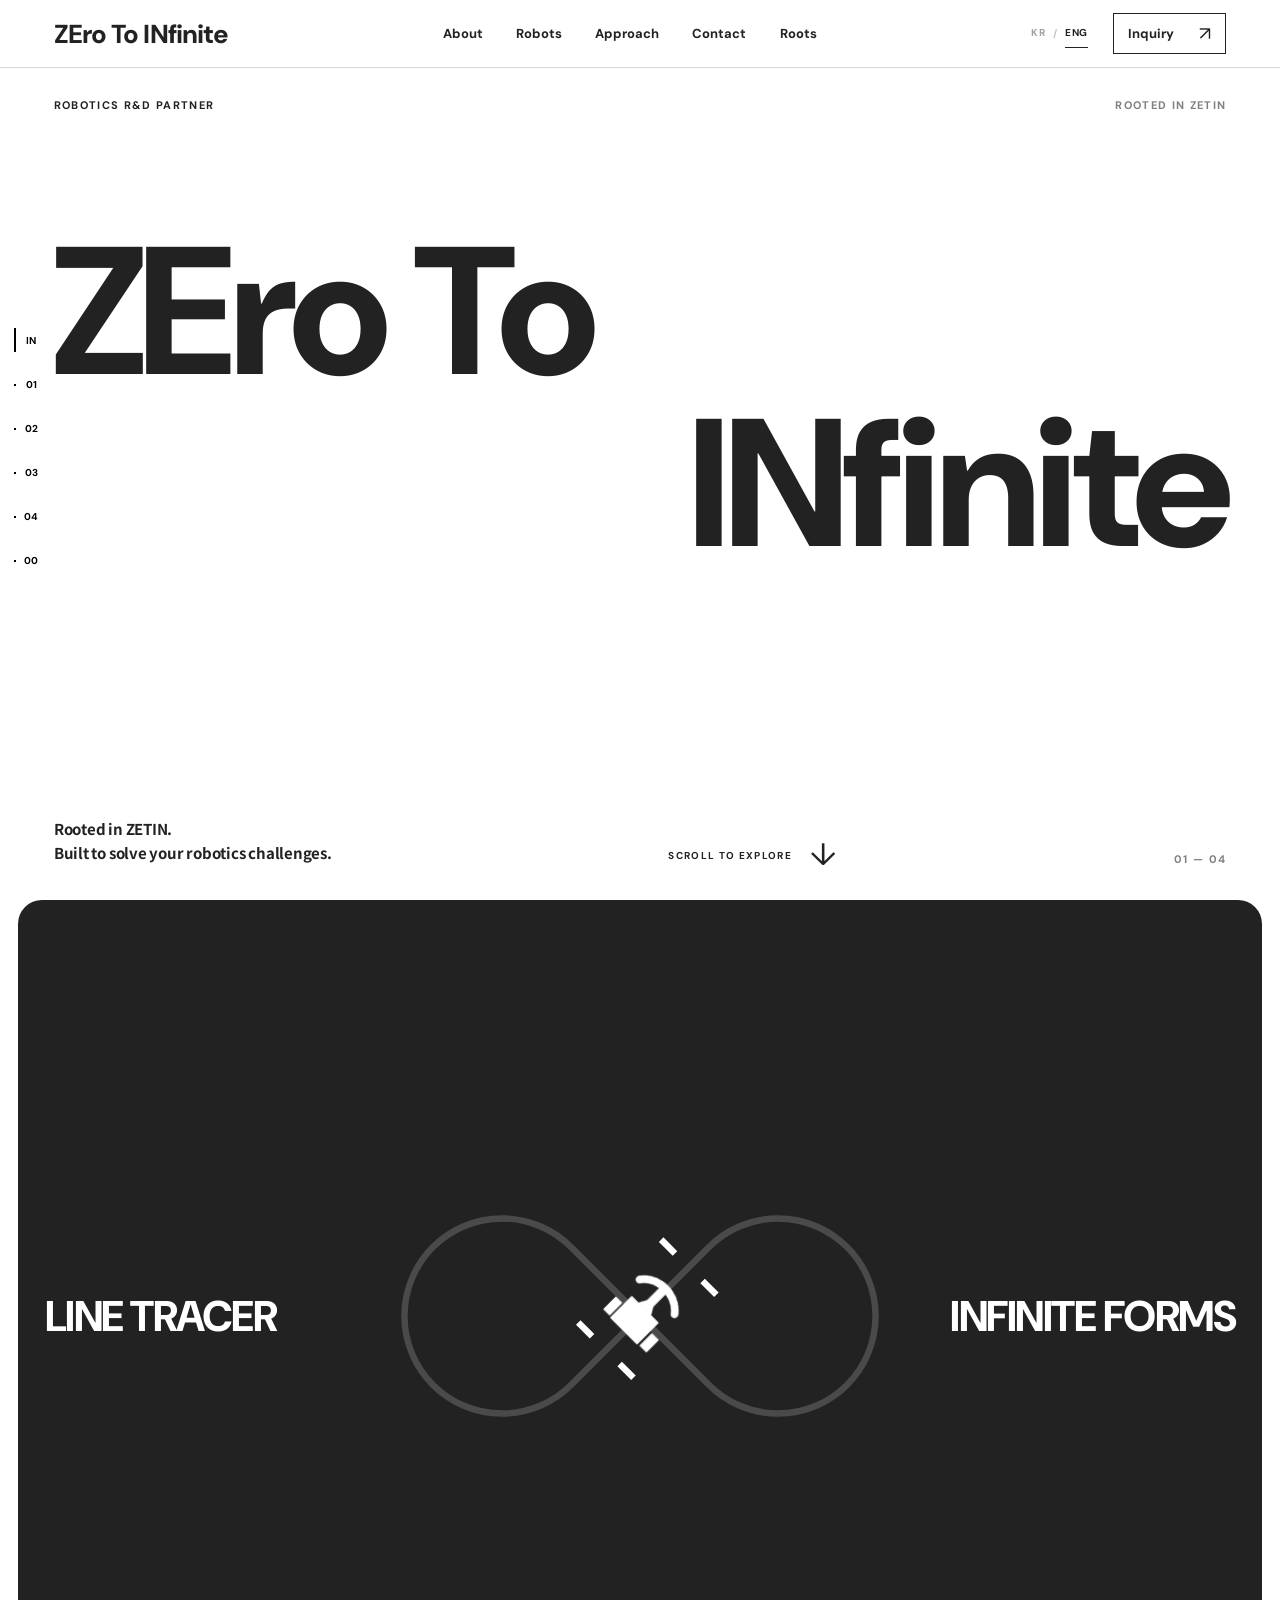
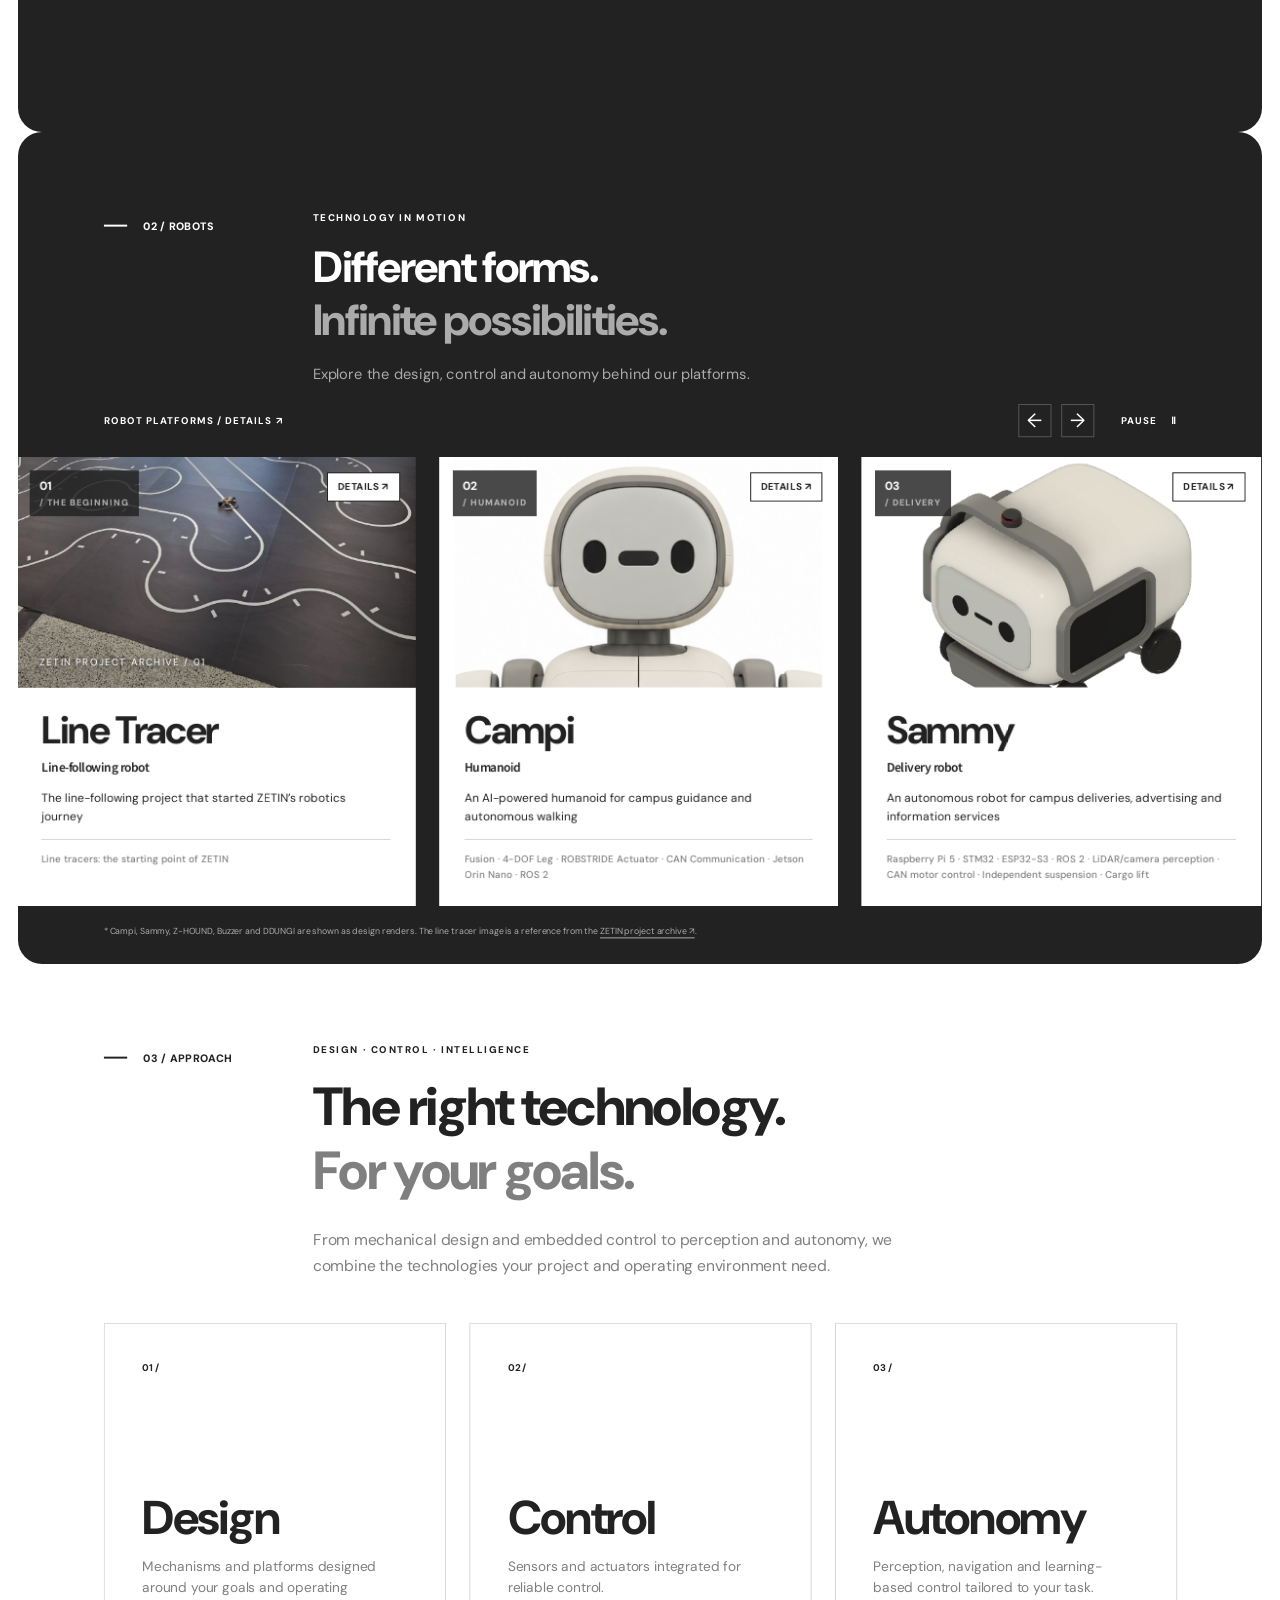
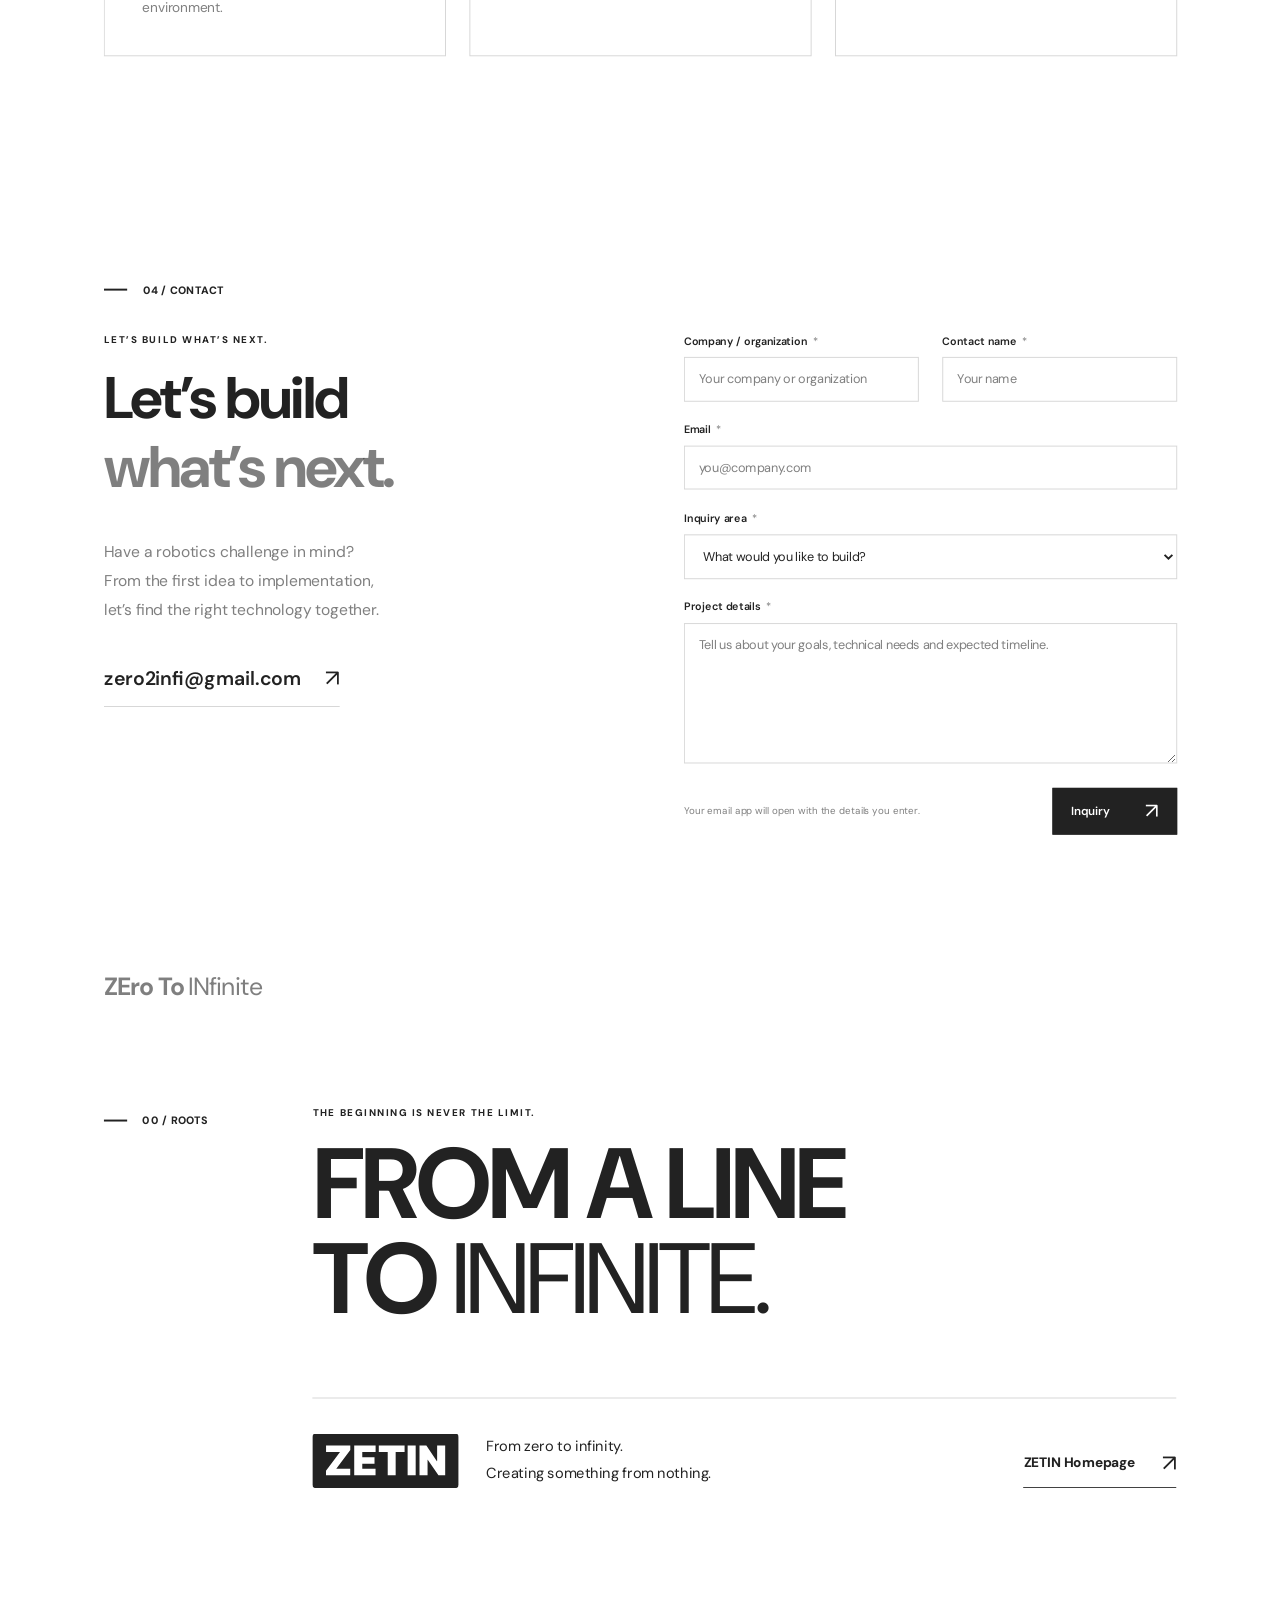
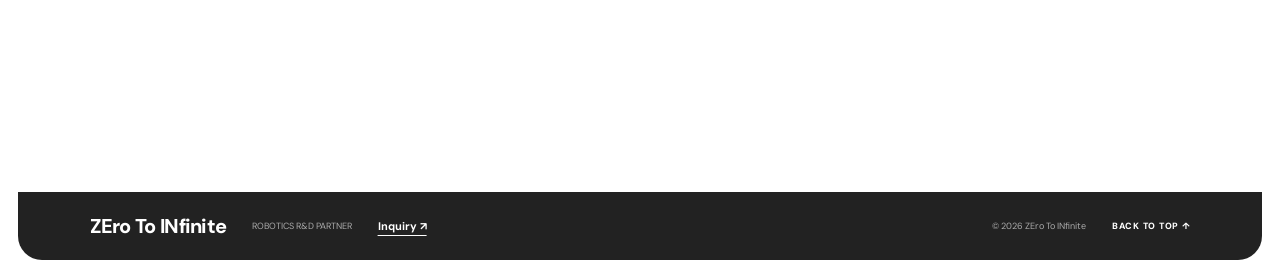
==== en/index.html @ 199ba132 "Sync enlarged English robot portraits" ====
<!doctype html>
<html lang="en" class="viewport-deck">
<head>
  <meta charset="utf-8">
  <meta name="viewport" content="width=device-width, initial-scale=1">
  <meta name="theme-color" content="#FFFFFF">
  <meta name="description" content="ZEro To INfinite is a robotics R&D team rooted in ZETIN. We bring robot design, control and autonomy expertise to projects for companies and institutions.">
  <title>ZEro To INfinite — Robotics R&D Partner</title>
  <link rel="preconnect" href="https://fonts.googleapis.com">
  <link rel="preconnect" href="https://fonts.gstatic.com" crossorigin>
  <link href="https://fonts.googleapis.com/css2?family=DM+Sans:wght@400;500;600;700;800&family=Noto+Sans+KR:wght@400;500;600;700;800&display=swap" rel="stylesheet">
  <link rel="stylesheet" href="../styles.css?v=20261026-2">
  <link rel="stylesheet" href="../page-motion.css?v=20261028-1">
  <link rel="alternate" hreflang="ko" href="https://zetin-coop.github.io/">
  <link rel="alternate" hreflang="en" href="https://zetin-coop.github.io/en/">
  <script src="../language.js?v=20261024-5" type="module"></script>
  <script src="../main.js?v=20261028-1" defer></script>
  <script src="../page-motion.js?v=20261026-1" defer></script>
  <script src="../contact.js?v=20261024-5" type="module"></script>
</head>
<body>
  <a class="skip-link" href="#main">Skip to content</a>
  <header class="site-header">
    <a class="wordmark" href="#top" aria-label="ZEro To INfinite home">ZEro To INfinite</a>
    <nav class="desktop-nav" aria-label="Main navigation">
      <a href="#about">About</a><a href="#robots">Robots</a><a href="#approach">Approach</a><a href="#contact">Contact</a><a href="#club">Roots</a>
    </nav>
    <div class="header-actions"><nav class="language-switch" aria-label="Language selection"><a href="/?lang=ko" data-language="ko" lang="ko" aria-label="한국어">KR</a><span aria-hidden="true">/</span><a href="/en/" data-language="en" lang="en" aria-label="English" aria-current="page">ENG</a></nav><a class="header-link" href="#contact">Inquiry <span aria-hidden="true">↗</span></a><button class="menu-button" type="button" aria-label="Open menu" aria-expanded="false" aria-controls="mobile-nav"><span></span><span></span></button></div>
    <nav class="mobile-nav" id="mobile-nav" aria-label="Mobile navigation" hidden>
      <a href="#about">About</a><a href="#robots">Robots</a><a href="#approach">Approach</a><a href="#contact">Contact</a><a href="#club">Roots</a>
    </nav>
  </header>

  <nav class="section-index" aria-label="Page sections">
    <a href="#top" aria-label="Introduction" aria-current="location"><span>IN</span><span class="section-index-label">INTRO</span></a>
    <a href="#about" aria-label="01 About"><span>01</span><span class="section-index-label">ABOUT</span></a>
    <a href="#robots" aria-label="02 Robots"><span>02</span><span class="section-index-label">ROBOTS</span></a>
    <a href="#approach" aria-label="03 Approach"><span>03</span><span class="section-index-label">APPROACH</span></a>
    <a href="#contact" aria-label="04 Contact"><span>04</span><span class="section-index-label">CONTACT</span></a>
    <a href="#club" aria-label="00 Roots"><span>00</span><span class="section-index-label">ROOTS</span></a>
  </nav>

  <main id="main"><span id="top" class="top-anchor" aria-hidden="true"></span>
    <section class="hero" aria-labelledby="hero-title">
      <div class="hero-topline"><span>ROBOTICS R&amp;D PARTNER</span><span>ROOTED IN ZETIN</span></div>
      <div class="hero-center">
        <h1 id="hero-title" aria-label="ZEro To INfinite"><span><span>ZEro To</span><span class="hero-rule hero-rule-top" aria-hidden="true"><img class="hero-line-tracer" src="../assets/line-tracer-top.png" alt="" width="800" height="800"></span></span><span><span class="hero-rule hero-rule-bottom" aria-hidden="true"><img class="hero-infinity" src="../assets/infinite.png" alt="" width="512" height="512"><span class="hero-tracer-entry"><img class="hero-line-tracer hero-line-tracer-return" src="../assets/line-tracer-top.png" alt="" width="800" height="800"></span></span><span>INfinite</span></span></h1>
      </div>
      <div class="hero-bottom"><p>Rooted in ZETIN.<br class="desktop-break"> Built to solve your robotics challenges.</p><a href="#about" aria-label="Explore our story">SCROLL TO EXPLORE <span aria-hidden="true">↓</span></a><span>01 — 04</span></div>
    </section>

    <section class="about section-pad" id="about" aria-labelledby="about-title"><div class="panel-content">
      <div class="section-grid"><div class="section-label"><span class="marker"></span> 01 / ABOUT</div><div class="section-content"><p class="section-overline">FROM THE FIRST LINE</p><h2 id="about-title">From the first line<br class="desktop-break"> <span>to your next solution.</span></h2><div class="about-copy"><p><strong>ZEro To INfinite</strong> grew out of ZETIN, the robotics club at the University of Seoul. Starting with line tracers, we have expanded our hands-on expertise in robot design and control.</p><p>We bring experience with humanoids, delivery robots, quadrupeds, drones and disaster-response platforms to R&amp;D projects for companies and institutions.</p></div></div></div>
      <div class="origin-band" role="img" aria-label="A white line tracer follows an infinity-shaped course between LINE TRACER and INFINITE FORMS, pausing between the start and finish markers before completing another lap"><div class="origin-band-head"><span>LINE TRACER</span><span>INFINITE FORMS</span></div><svg class="origin-course" viewBox="0 0 1200 205" preserveAspectRatio="xMidYMid meet" aria-hidden="true"><path id="origin-course-path" class="origin-course-line" d="M 574.5 98 L 612.43 60.07 A 60 60 0 1 1 612.43 144.93 L 527.57 60.07 A 60 60 0 1 0 527.57 144.93 L 574.5 98 Z"/><g class="origin-end-marks"><path transform="translate(549 123.5) rotate(-45)" d="M 0 -24 V -12 M 0 12 V 24"/><path transform="translate(600 72.5) rotate(-45)" d="M 0 -24 V -12 M 0 12 V 24"/></g></svg><svg class="origin-tracer" viewBox="0 0 800 800" aria-hidden="true"><defs><filter id="origin-tracer-white" color-interpolation-filters="sRGB"><feColorMatrix type="matrix" values="0 0 0 0 1  0 0 0 0 1  0 0 0 0 1  -0.2456 -0.826 -0.0834 0 1.155" result="white-silhouette"/><feComposite in="white-silhouette" in2="SourceAlpha" operator="in"/></filter></defs><image href="../assets/line-tracer-top.png" width="800" height="800" filter="url(#origin-tracer-white)"/></svg></div>
    </div></section>

    <section class="robots section-pad" id="robots" aria-labelledby="robots-title"><div class="panel-content">
      <div class="section-grid robots-intro"><div class="section-label"><span class="marker"></span> 02 / ROBOTS</div><div class="section-content"><p class="section-overline">TECHNOLOGY IN MOTION</p><h2 id="robots-title">Different forms.<br class="desktop-break"> <span>Infinite possibilities.</span></h2><p class="robots-lead">Explore the design, control and autonomy behind our platforms.</p></div></div>
      <div class="marquee-toolbar"><span>ROBOT PLATFORMS</span><button type="button" class="marquee-toggle" aria-controls="robot-list" aria-label="Pause robot marquee"><span data-marquee-label>PAUSE</span><span data-marquee-icon aria-hidden="true">Ⅱ</span></button></div>
      <div class="robot-list robot-marquee" id="robot-list" role="region" aria-label="Robot projects, continuously moving gallery">
        <article class="robot-row origin-project" aria-labelledby="line-tracer-title">
          <div class="robot-number">01 <span>/ THE BEGINNING</span></div>
          <div class="robot-visual"><img src="../assets/projects/line-tracer.jpg" alt="Line tracer course from the ZETIN project archive" width="1280" height="960" loading="lazy"><span>ZETIN PROJECT ARCHIVE / 01</span></div>
          <div class="robot-details"><div class="robot-name"><h3 id="line-tracer-title">Line Tracer <small>Line-following robot</small></h3><span>↗</span></div><p class="robot-description">The line-following project that started ZETIN’s robotics journey</p><div class="robot-meta"><div><h4>BEGINNING</h4><p>Line tracers: the starting point of ZETIN</p></div><div><h4>THEN TO NOW</h4><p>An exploration that grew into humanoids, delivery robots, quadrupeds, drones and disaster-response platforms</p></div></div></div>
        </article>
        <article class="robot-row" aria-labelledby="campi-title">
          <div class="robot-number">02 <span>/ HUMANOID</span></div>
          <div class="robot-visual robot-render"><svg class="robot-render-crop robot-render-face" viewBox="0 0 540 340" data-detail-window="0 0 916 1716" preserveAspectRatio="xMidYMid meet" role="img" aria-label="Design render of the Campi humanoid robot"><svg class="robot-render-window" width="540" height="340" viewBox="180 40 540 340" overflow="hidden"><image href="../assets/projects/campi-render.png" width="916" height="1716"/></svg></svg></div>
          <div class="robot-details"><div class="robot-name"><h3 id="campi-title">Campi <small>Humanoid</small></h3><span>↗</span></div><p class="robot-description">An AI-powered humanoid for campus guidance and autonomous walking</p><div class="robot-meta"><div><h4>TECHNOLOGY</h4><p>Fusion · 4-DOF Leg · ROBSTRIDE Actuator · CAN Communication · Jetson Orin Nano · ROS 2</p></div><div><h4>NEXT DIRECTION</h4><p>Developing reinforcement-learning-based bipedal walking and balance control, AI voice guidance, obstacle avoidance and autonomous campus navigation</p></div></div></div>
        </article>
        <article class="robot-row" aria-labelledby="sammy-title">
          <div class="robot-number">03 <span>/ DELIVERY</span></div>
          <div class="robot-visual robot-render"><svg class="robot-render-crop" viewBox="0 0 540 410" data-detail-window="660 65 580 600" preserveAspectRatio="xMidYMid meet" role="img" aria-label="Design render of the Sammy delivery robot"><svg class="robot-render-window" width="540" height="410" viewBox="680 100 540 410" overflow="hidden"><image href="../assets/projects/sammy-render.png" width="1920" height="782"/></svg></svg></div>
          <div class="robot-details"><div class="robot-name"><h3 id="sammy-title">Sammy <small>Delivery robot</small></h3><span>↗</span></div><p class="robot-description">An autonomous robot for campus deliveries, advertising and information services</p><div class="robot-meta"><div><h4>TECHNOLOGY</h4><p>Raspberry Pi 5 · STM32 · ESP32-S3 · ROS 2 · LiDAR/camera perception · CAN motor control · Independent suspension · Cargo lift</p></div><div><h4>NEXT DIRECTION</h4><p>Advancing autonomous navigation and obstacle avoidance, automating station-linked pickup and delivery, and enabling different delivery services with interchangeable cargo modules</p></div></div></div>
        </article>
        <article class="robot-row" aria-labelledby="hound-title">
          <div class="robot-number">04 <span>/ QUADRUPED</span></div>
          <div class="robot-visual robot-render"><svg class="robot-render-crop" viewBox="0 0 1100 600" data-detail-window="0 0 1792 877" preserveAspectRatio="xMidYMid meet" role="img" aria-label="Design render of the Z-HOUND quadruped"><svg class="robot-render-window" width="1100" height="600" viewBox="320 40 1100 600" overflow="hidden"><image href="../assets/projects/z-hound-cutout.png" width="1792" height="877"/></svg></svg></div>
          <div class="robot-details"><div class="robot-name"><h3 id="hound-title">Z-HOUND <small>Quadruped</small></h3><span>↗</span></div><p class="robot-description">A quadruped robotics platform</p><div class="robot-meta"><div><h4>TECHNOLOGY</h4><p>RL · WBC</p></div><div><h4>NEXT DIRECTION</h4><p>Researching new capabilities and extensions through the platform</p></div></div></div>
        </article>
        <article class="robot-row" aria-labelledby="buzzer-title">
          <div class="robot-number">05 <span>/ QUADCOPTER</span></div>
          <div class="robot-visual robot-render"><svg class="robot-render-crop" viewBox="0 0 560 360" data-detail-window="0 0 1086 724" preserveAspectRatio="xMidYMid meet" role="img" aria-label="Left-hand design view of the Buzzer quadcopter"><svg class="robot-render-window" width="560" height="360" viewBox="280 160 560 360" overflow="hidden"><image href="../assets/projects/buzzer-render.png" width="2172" height="724"/></svg></svg></div>
          <div class="robot-details"><div class="robot-name"><h3 id="buzzer-title">Buzzer <small>Quadcopter</small></h3><span>↗</span></div><p class="robot-description">A multipurpose quadcopter platform</p><div class="robot-meta"><div><h4>TECHNOLOGY</h4><p>ESP32-S3 · Cascade PID · Sensor Fusion (Dual IMU + Magnetometer) · WiFi UDP Python Teleop</p></div><div><h4>NEXT DIRECTION</h4><p>Exploring applications in imaging, logistics and coordinated multi-drone flight</p></div></div></div>
        </article>
        <article class="robot-row" aria-labelledby="ddung-title">
          <div class="robot-number">06 <span>/ DISASTER RESPONSE</span></div>
          <div class="robot-visual robot-render"><svg class="robot-render-crop" viewBox="0 0 760 510" data-detail-window="0 0 1114 942" preserveAspectRatio="xMidYMid meet" role="img" aria-label="Design render of the DDUNGI disaster-response robot"><svg class="robot-render-window" width="760" height="510" viewBox="200 0 760 510" overflow="hidden"><image href="../assets/projects/ddungi-render.png" width="1114" height="942"/></svg></svg></div>
          <div class="robot-details"><div class="robot-name"><h3 id="ddung-title">DDUNGI <small>Disaster-response robot</small></h3><span>↗</span></div><p class="robot-description">A 6WD, 4WS disaster-response robot built for rough terrain</p><div class="robot-meta"><div><h4>TECHNOLOGY</h4><p>Rocker-bogie suspension · Ackermann 4WS · Jetson Orin Nano · ROS 2 · CAN · Sensor Fusion · Ball-lock Tool Changer · Tool-specific FSM control</p></div><div><h4>NEXT DIRECTION</h4><p>Improving rough-terrain stability and durability, developing perception-based autonomous navigation and obstacle avoidance, and expanding interchangeable tools for a range of disaster-response missions</p></div></div></div>
        </article>
      </div>
      <p class="visual-note">* Campi, Sammy, Z-HOUND, Buzzer and DDUNGI are shown as design renders. The line tracer image is a reference from the <a href="https://projects.zetin.uos.ac.kr/projects" target="_blank" rel="noopener noreferrer">ZETIN project archive ↗</a>.</p>
    </div></section>

    <section class="approach section-pad" id="approach" aria-labelledby="approach-title"><div class="panel-content">
      <div class="section-grid"><div class="section-label"><span class="marker"></span> 03 / APPROACH</div><div class="section-content"><p class="section-overline">DESIGN · CONTROL · INTELLIGENCE</p><h2 id="approach-title">The right technology.<br class="desktop-break"> <span>For your goals.</span></h2><p class="approach-lead">From mechanical design and embedded control to perception and autonomy, we combine the technologies your project and operating environment need.</p></div></div>
      <div class="approach-grid"><article tabindex="0" aria-labelledby="design-title"><span>01 /</span><h3 id="design-title">Design</h3><p>Mechanisms and platforms designed around your goals and operating environment.</p></article><article tabindex="0" aria-labelledby="control-title"><span>02 /</span><h3 id="control-title">Control</h3><p>Sensors and actuators integrated for reliable control.</p></article><article tabindex="0" aria-labelledby="autonomy-title"><span>03 /</span><h3 id="autonomy-title">Autonomy</h3><p>Perception, navigation and learning-based control tailored to your task.</p></article></div>
    </div></section>

    <section class="contact section-pad" id="contact" aria-labelledby="contact-title"><div class="panel-content">
      <div class="section-label"><span class="marker"></span> 04 / CONTACT</div>
      <div class="contact-layout">
        <div class="contact-intro"><p class="section-overline">LET’S BUILD WHAT’S NEXT.</p><h2 id="contact-title">Let’s build<br><span>what’s next.</span></h2><p class="contact-copy">Have a robotics challenge in mind?<br>From the first idea to implementation,<br class="contact-desktop-break"> let’s find the right technology together.</p><a class="contact-email" href="mailto:zero2infi@gmail.com">zero2infi@gmail.com <span aria-hidden="true">↗</span></a><span class="contact-signature" aria-hidden="true">ZEro To <span>INfinite</span></span></div>
        <form class="inquiry-form" id="inquiry-form">
          <div class="inquiry-fields"><label>Company / organization <span>*</span><input name="company" autocomplete="organization" placeholder="Your company or organization" required maxlength="100"></label><label>Contact name <span>*</span><input name="name" autocomplete="name" placeholder="Your name" required maxlength="60"></label></div>
          <label>Email <span>*</span><input type="email" name="email" autocomplete="email" placeholder="you@company.com" required maxlength="254"></label>
          <label>Inquiry area <span>*</span><select name="type" required><option value="" disabled selected>What would you like to build?</option><option>Integrated R&amp;D project</option><option>Mechanical &amp; platform design</option><option>Embedded systems &amp; robot control</option><option>Autonomous navigation &amp; perception</option><option>Technical collaboration &amp; other inquiries</option></select></label>
          <label>Project details <span>*</span><textarea name="message" placeholder="Tell us about your goals, technical needs and expected timeline." required maxlength="4000" rows="4"></textarea></label>
          <div class="inquiry-submit"><p id="inquiry-help">Your email app will open with the details you enter.</p><button type="submit" aria-describedby="inquiry-help">Inquiry <span aria-hidden="true">↗</span></button></div>
          <p class="inquiry-status" role="status" aria-live="polite"></p>
        </form>
      </div>
    </div></section>

    <section class="club" id="club" aria-labelledby="club-title"><div class="panel-content"><div class="club-inner"><div class="section-label"><span class="marker"></span> 00 / ROOTS</div><div><p>THE BEGINNING IS NEVER THE LIMIT.</p><h2 id="club-title">FROM A LINE<br>TO <span>INFINITE.</span></h2><div class="club-bottom"><div class="club-affiliation"><img src="../assets/ZETIN_logo.svg" alt="Official ZETIN robotics club logo" width="172" height="64"><p>From zero to infinity.<br>Creating something from nothing.</p></div><a href="https://zetin.uos.ac.kr/" target="_blank" rel="noopener noreferrer">ZETIN Homepage <span aria-hidden="true">↗</span></a></div></div></div></div>  <footer class="site-footer" role="contentinfo"><a class="wordmark" href="#top" aria-label="ZEro To INfinite home">ZEro To INfinite</a><span>ROBOTICS R&amp;D PARTNER</span><a class="footer-email" href="#contact">Inquiry ↗</a><small>© 2026 ZEro To INfinite</small><a href="#top">BACK TO TOP ↑</a></footer></section>
  </main>


</body>
</html>
---- styles.css ----
:root{--paper:#FFFFFF;--ink:#222222;--line:rgba(34,34,34,.18);--line-light:rgba(255,255,255,.24);--soft:rgba(34,34,34,.58);--soft-light:rgba(255,255,255,.62);--max:1440px}
*{box-sizing:border-box}
html{scroll-behavior:smooth}
body{margin:0;background:var(--paper);color:var(--ink);font-family:'Noto Sans KR',sans-serif;-webkit-font-smoothing:antialiased}
body.menu-open{overflow:hidden}
img,svg{display:block;max-width:100%}
a{color:inherit;text-decoration:none}
button{font:inherit}
h1,h2,h3,h4,p{margin-top:0}
::selection{background:var(--ink);color:var(--paper)}
.skip-link{position:fixed;left:16px;top:-100px;z-index:1000;background:var(--ink);color:var(--paper);padding:12px 18px}.skip-link:focus{top:12px}
.site-header{position:absolute;top:0;left:0;right:0;z-index:80;height:82px;padding:0 clamp(24px,4.2vw,72px);display:flex;align-items:center;justify-content:space-between;border-bottom:1px solid var(--line);background:var(--paper);transition:height .25s,box-shadow .25s}
.site-header.scrolled{position:fixed;height:68px;box-shadow:0 3px 15px rgba(34,34,34,.06)}
.wordmark{font-family:'DM Sans',sans-serif;font-size:26px;line-height:1;font-weight:800;letter-spacing:-.07em;white-space:nowrap}
.desktop-nav{display:flex;align-items:center;gap:clamp(26px,3.2vw,54px);margin-left:65px}
.desktop-nav a,.header-link{font-family:'DM Sans',sans-serif;font-size:13px;font-weight:700}
.desktop-nav a{position:relative;padding:10px 0}.desktop-nav a:after{content:"";position:absolute;bottom:5px;left:0;width:0;height:1px;background:var(--ink);transition:width .25s}.desktop-nav a:hover:after,.desktop-nav a:focus-visible:after{width:100%}
.header-link{display:flex;align-items:center;gap:25px;border:1px solid var(--ink);padding:11px 14px;transition:background .2s,color .2s}.header-link:hover{background:var(--ink);color:var(--paper)}.header-link span{font-size:19px;line-height:.6;font-weight:400}
.menu-button,.mobile-nav{display:none}
.hero{position:relative;min-height:720px;height:100svh;max-height:1000px;padding:126px clamp(24px,4.2vw,72px) 36px;overflow:hidden;background:var(--paper)}
.hero-topline,.hero-bottom{display:flex;align-items:center;justify-content:space-between;position:relative;z-index:4;font-family:'DM Sans',sans-serif;font-size:11px;font-weight:700;letter-spacing:.12em}
.hero-topline span:last-child{color:var(--soft)}
.hero-center{position:relative;max-width:var(--max);margin:clamp(90px,15vh,160px) auto 0}
.hero h1{display:flex;flex-direction:column;position:relative;z-index:2;width:100%;font-family:'DM Sans',sans-serif;font-size:clamp(96px,14.2vw,205px);line-height:.82;letter-spacing:-.09em;font-weight:800;margin:0;white-space:nowrap}
.hero h1>span{display:flex;align-items:center;gap:clamp(16px,2vw,30px);width:100%}
.hero h1>span>span:not(.hero-rule){flex:none}
.hero h1 .hero-rule{position:relative;display:block;flex:1 1 auto;min-width:0;height:6px}
.hero h1 .hero-rule-top{clip-path:inset(-40px 0)}
.hero h1 .hero-rule:before{content:"";position:absolute;z-index:1;inset:0;background:#222222;transform-origin:left center}
.hero h1 .hero-line-tracer{--tracer-width:52px;position:absolute;z-index:2;left:calc(100% - var(--tracer-width));top:50%;width:var(--tracer-width);max-width:none;height:var(--tracer-width);object-fit:contain;transform:translateY(-50%) rotate(90deg);pointer-events:none}
.hero h1 .hero-line-tracer-return{left:calc(100% - var(--tracer-width))}
.hero h1 .hero-tracer-entry{position:absolute;z-index:2;inset:0;clip-path:inset(-40px -40px -40px 0);pointer-events:none}
.hero h1 .hero-infinity{--infinity-opacity:.16;position:absolute;z-index:0;left:50%;top:calc(50% - .015em);width:1.55em;width:calc(1cap * 512 / 230);max-width:none;height:auto;transform:translate(-50%,-50%);opacity:var(--infinity-opacity);mix-blend-mode:multiply;pointer-events:none}
.hero h1>span:first-child{--entry-x:clamp(-40px,-3vw,-18px)}
.hero h1>span:last-child{--entry-x:clamp(18px,3vw,40px);align-self:flex-end;gap:clamp(30px,4vw,62px);margin-top:clamp(12px,2.5vh,28px)}
.hero h1.is-animated>span>span:not(.hero-rule){opacity:0;transform:translate3d(var(--entry-x),8px,0)}
.hero h1.is-animated>span>.hero-rule:before{transform:scaleX(0)}
.hero h1.is-animated>span:first-child .hero-line-tracer{left:0;opacity:0}
.hero h1.is-animated>span:last-child .hero-line-tracer-return{left:calc(0px - var(--tracer-width) - 4px);opacity:0}
.hero h1.is-animated>span:last-child .hero-infinity{opacity:0}
.hero h1.is-animated.is-visible>span>span:not(.hero-rule){animation:hero-word-enter 1.05s cubic-bezier(.2,.75,.2,1) both}
.hero h1.is-animated.is-visible>span:last-child>span:not(.hero-rule){animation-delay:.16s}
.hero h1.is-animated.is-tracing>span:first-child>.hero-rule:before{animation:hero-track-draw 1.55s cubic-bezier(.55,0,.35,1) .32s both}
.hero h1.is-animated.is-tracing>span:first-child .hero-line-tracer{animation:hero-tracer-run 1.55s cubic-bezier(.55,0,.35,1) .32s both}
.hero h1.is-animated.is-tracing>span:last-child>.hero-rule:before{animation:hero-track-draw 1.55s cubic-bezier(.55,0,.35,1) 1.9s both}
.hero h1.is-animated.is-tracing>span:last-child .hero-line-tracer-return{animation:hero-tracer-return 1.55s cubic-bezier(.55,0,.35,1) 1.9s both}
.hero h1.is-animated.is-tracing>span:last-child .hero-infinity{animation:hero-infinity-reveal .34s ease 2.6s both}
@keyframes hero-word-enter{from{opacity:0;transform:translate3d(var(--entry-x),8px,0)}to{opacity:1;transform:translate3d(0,0,0)}}
@keyframes hero-track-draw{from{transform:scaleX(0)}90%,to{transform:scaleX(1)}}
@keyframes hero-tracer-run{from{left:0;opacity:0}8%{opacity:1}90%{left:calc(100% + 4px);opacity:1}to{left:calc(100% + 4px);opacity:0}}
@keyframes hero-tracer-return{from{left:calc(0px - var(--tracer-width) - 4px);opacity:1}90%{left:calc(100% - var(--tracer-width)/2 - 4px);opacity:1}to{left:calc(100% - var(--tracer-width)/2 - 4px);opacity:0}}
@keyframes hero-infinity-reveal{from{opacity:0}to{opacity:var(--infinity-opacity,.16)}}
.hero-bottom{position:absolute;bottom:34px;left:clamp(24px,4.2vw,72px);right:clamp(24px,4.2vw,72px);align-items:end}
.hero-bottom p{font-family:'Noto Sans KR',sans-serif;font-size:15px;line-height:1.65;font-weight:700;letter-spacing:-.045em;margin:0}
.hero-bottom a{display:flex;align-items:center;gap:18px;font-size:10px}.hero-bottom a span{font-size:31px;font-weight:400;line-height:.7}
.hero-bottom>span{color:var(--soft)}
.section-pad{padding:125px clamp(24px,6.5vw,110px) 135px}
.section-grid{display:grid;grid-template-columns:25% 1fr;gap:20px;max-width:var(--max);margin:0 auto}
.section-label{font-family:'DM Sans',sans-serif;font-size:12px;font-weight:800;letter-spacing:.035em;white-space:nowrap;display:flex;align-items:baseline;gap:16px;padding-top:8px}
.marker{display:inline-block;width:24px;height:2px;background:currentColor;transform:translateY(-3px)}
.section-overline{font-family:'DM Sans',sans-serif;font-size:12px;letter-spacing:.17em;font-weight:800;margin:0 0 24px}
.section-content h2{font-size:clamp(38px,4.25vw,66px);letter-spacing:-.08em;line-height:1.35;font-weight:800;margin:0}.section-content h2 span{color:var(--soft)}
.about-copy{display:grid;grid-template-columns:1fr 1fr;gap:48px;margin:68px 0 0}.about-copy p{font-size:16px;line-height:1.95;letter-spacing:-.03em;color:var(--soft);word-break:keep-all;margin:0}.about-copy strong{color:var(--ink)}
.origin-band{max-width:var(--max);height:205px;margin:110px auto 0;background:var(--ink);color:var(--paper);display:flex;align-items:center;justify-content:space-between;gap:40px;padding:0 clamp(25px,4vw,64px);font-family:'DM Sans',sans-serif;font-size:clamp(30px,4vw,65px);letter-spacing:-.07em;font-weight:800;white-space:nowrap;overflow:hidden}
.origin-rule{flex:1;height:1px;min-width:20px;background:var(--line-light);position:relative}.origin-rule i{position:absolute;right:0;top:-6px;width:12px;height:12px;border-top:1px solid var(--paper);border-right:1px solid var(--paper);transform:rotate(45deg)}
.robots{background:var(--ink);color:var(--paper);padding-bottom:95px}.robots .section-content h2 span{color:var(--soft-light)}.robots-lead{margin:36px 0 0;font-size:17px;color:var(--soft-light);line-height:1.7}
.robot-list{max-width:var(--max);margin:105px auto 0;border-top:1px solid var(--line-light)}
.robot-row{display:grid;grid-template-columns:15% 24% 1fr;gap:26px;min-height:375px;padding:45px 0;border-bottom:1px solid var(--line-light)}
.robot-number{font-family:'DM Sans',sans-serif;font-size:16px;font-weight:800;line-height:1.35;white-space:nowrap}.robot-number span{display:block;margin-top:9px;font-size:10px;letter-spacing:.11em;color:var(--soft-light)}
.robot-visual{align-self:center;height:265px;border:1px solid var(--line-light);display:flex;align-items:center;justify-content:center;position:relative;overflow:hidden}.robot-visual:before,.robot-visual:after{content:"";position:absolute;border:1px solid rgba(255,255,255,.09);border-radius:50%;width:210px;height:210px;left:50%;top:50%;transform:translate(-50%,-50%)}.robot-visual:after{width:315px;height:315px}.robot-visual svg{width:88%;height:85%;fill:none;stroke:var(--paper);stroke-width:2.7;stroke-linecap:round;stroke-linejoin:round;z-index:1}.robot-visual svg .fine{stroke-width:1;opacity:.44}.robot-visual>span{position:absolute;bottom:12px;left:13px;font-family:'DM Sans',sans-serif;font-size:9px;letter-spacing:.12em;color:var(--soft-light);z-index:2}
.robot-details{display:flex;flex-direction:column;justify-content:center}.robot-name{display:flex;justify-content:space-between;align-items:start;gap:20px}.robot-name h3{font-family:'DM Sans','Noto Sans KR',sans-serif;font-size:clamp(48px,5.5vw,82px);line-height:1;letter-spacing:-.08em;margin:0 0 17px}.robot-name h3 small{font-family:'Noto Sans KR',sans-serif;font-size:17px;font-weight:500;letter-spacing:-.04em;margin-left:15px;vertical-align:middle}.robot-name>span{font-family:'DM Sans',sans-serif;font-size:25px;font-weight:400;opacity:.7}.robot-description{font-size:16px;line-height:1.6;margin:0 0 43px;word-break:keep-all}.robot-meta{border-top:1px solid var(--line-light);padding-top:19px;display:grid;grid-template-columns:1.12fr .88fr;gap:36px}.robot-meta h4{font-family:'DM Sans',sans-serif;font-size:10px;letter-spacing:.16em;font-weight:800;margin:0 0 9px}.robot-meta p{font-size:12px;line-height:1.75;color:var(--soft-light);word-break:keep-all;margin:0}.visual-note{max-width:var(--max);margin:32px auto 0;text-align:right;font-size:11px;line-height:1.6;color:var(--soft-light)}
.approach .section-content h2 span{color:var(--soft)}.approach-lead{font-size:17px;line-height:1.85;max-width:550px;margin:38px 0 0;color:var(--soft);word-break:keep-all}
.approach-grid{max-width:var(--max);margin:105px auto 0;border-top:1px solid var(--line);border-left:1px solid var(--line);display:grid;grid-template-columns:repeat(3,1fr)}.approach-grid article{min-height:360px;padding:30px 35px;border-right:1px solid var(--line);border-bottom:1px solid var(--line);display:flex;flex-direction:column}.approach-grid article span{font-family:'DM Sans',sans-serif;font-size:12px;font-weight:700}.approach-grid h3{font-family:'DM Sans',sans-serif;font-size:clamp(40px,4vw,62px);line-height:1;letter-spacing:-.07em;margin:auto 0 26px}.approach-grid p{font-size:14px;line-height:1.7;max-width:260px;margin:0;word-break:keep-all;color:var(--soft)}
.club{padding:125px clamp(24px,6.5vw,110px) 125px;border-top:1px solid var(--line)}.club-inner{max-width:var(--max);margin:0 auto;display:grid;grid-template-columns:25% 1fr;gap:20px}.club-inner>div:nth-child(2)>p{font-family:'DM Sans',sans-serif;font-size:12px;font-weight:800;letter-spacing:.17em;margin:0 0 35px}.club h2{font-family:'DM Sans',sans-serif;font-size:clamp(75px,9vw,140px);line-height:.9;letter-spacing:-.09em;margin:0 0 95px}.club h2 span{font-weight:400}.club-bottom{border-top:1px solid var(--line);padding-top:30px;display:flex;align-items:end;justify-content:space-between;gap:30px}.club-bottom p{font-size:15px;line-height:1.85;letter-spacing:-.04em;margin:0}.club-bottom a{display:flex;align-items:center;gap:28px;font-size:14px;font-weight:800;border-bottom:1px solid var(--ink);padding:10px 0;white-space:nowrap}.club-bottom a span{font-size:24px;font-weight:400}.club-bottom a:hover{gap:38px}
.site-footer{min-height:110px;background:var(--ink);color:var(--paper);padding:25px clamp(24px,6.5vw,110px);display:flex;align-items:center;gap:40px;font-family:'DM Sans',sans-serif}.site-footer .wordmark{font-size:25px}.site-footer>span{font-size:12px;color:var(--soft-light)}.site-footer small{margin-left:auto;color:var(--soft-light);font-size:11px}.site-footer>a:last-child{font-size:10px;font-weight:800;letter-spacing:.08em;white-space:nowrap}
@media(max-width:1080px){.robot-row{grid-template-columns:13% 28% 1fr;gap:20px}.robot-meta{grid-template-columns:1fr;gap:14px}.robot-description{margin-bottom:25px}.robot-name h3{font-size:58px}.hero-symbol{right:-6vw}.approach-grid article{min-height:300px}}
@media(max-width:760px){.site-header,.site-header.scrolled{height:68px;padding:0 22px}.wordmark{font-size:25px}.desktop-nav,.header-link{display:none}.menu-button{display:flex;width:42px;height:42px;flex-direction:column;align-items:center;justify-content:center;gap:6px;border:1px solid var(--ink);background:var(--paper);cursor:pointer}.menu-button span{width:18px;height:1px;background:var(--ink);transition:transform .2s}.menu-button[aria-expanded=true] span:first-child{transform:translateY(3.5px) rotate(45deg)}.menu-button[aria-expanded=true] span:last-child{transform:translateY(-3.5px) rotate(-45deg)}.mobile-nav:not([hidden]){display:flex;position:fixed;top:68px;left:0;right:0;bottom:0;z-index:79;background:var(--paper);padding:55px 24px;flex-direction:column;gap:30px}.mobile-nav a{font-family:'DM Sans',sans-serif;font-size:32px;font-weight:700;letter-spacing:-.06em}.hero{min-height:690px;height:790px;padding:105px 24px 26px}.hero-topline{font-size:9px}.hero-topline span:last-child{display:none}.hero-center{margin-top:110px}.hero-kicker{font-size:11px}.hero h1{font-size:clamp(58px,13vw,98px)}.hero-symbol{width:90vw;right:-23vw;top:115%;transform:translateY(-43%) rotate(-16deg)}.hero-bottom{left:24px;right:24px;bottom:25px}.hero-bottom p{font-size:13px}.hero-bottom a{font-size:8px;gap:6px}.hero-bottom a span{font-size:24px}.hero-bottom>span{display:none}.section-pad{padding:82px 24px 90px}.section-grid,.club-inner{display:block}.section-label{font-size:11px;margin-bottom:55px}.section-content h2{font-size:clamp(34px,8vw,58px)}.section-overline{font-size:10px;margin-bottom:18px}.about-copy{grid-template-columns:1fr;gap:18px;margin-top:37px}.about-copy p{font-size:14px}.origin-band{height:130px;margin-top:70px;padding:0 20px;gap:20px;font-size:clamp(20px,5vw,38px)}.origin-rule{min-width:18px}.robots-lead{font-size:14px;margin-top:25px}.robot-list{margin-top:65px}.robot-row{display:block;min-height:0;padding:34px 0 42px}.robot-number{font-size:14px;margin-bottom:22px}.robot-number span{display:inline;margin:0 0 0 10px;font-size:9px}.robot-visual{height:200px;margin-bottom:27px}.robot-visual svg{width:72%;height:93%}.robot-name h3{font-size:clamp(44px,12vw,68px);margin-bottom:14px}.robot-name h3 small{font-size:13px;margin-left:9px}.robot-description{font-size:14px;margin-bottom:28px}.robot-meta{display:grid;grid-template-columns:1fr;gap:18px}.robot-meta p{font-size:12px}.visual-note{text-align:left;font-size:10px}.approach-lead{font-size:14px}.approach-grid{margin-top:65px;grid-template-columns:1fr}.approach-grid article{min-height:200px;padding:25px}.approach-grid h3{font-size:47px;margin:auto 0 18px}.approach-grid p{font-size:13px}.club{padding:82px 24px 90px}.club h2{font-size:clamp(59px,12vw,92px);margin-bottom:70px}.club-inner>div:nth-child(2)>p{font-size:10px}.club-bottom{display:block}.club-bottom p{font-size:13px}.club-bottom a{width:max-content;margin-top:25px;font-size:12px}.site-footer{padding:30px 24px;gap:15px;flex-wrap:wrap}.site-footer small{order:4;width:100%;margin:5px 0 0}.site-footer>a:last-child{margin-left:auto}}
@media(max-width:420px){.hero h1{font-size:13vw}.hero-center{margin-top:105px}.hero-symbol{width:103vw;right:-29vw;top:122%}.hero-bottom a{font-size:0}.hero-bottom a span{font-size:28px}.origin-band{font-size:5vw}.club h2{font-size:11.8vw}}
@media(prefers-reduced-motion:reduce){html{scroll-behavior:auto}*,*:before,*:after{transition-duration:.01ms!important;animation-duration:.01ms!important}}
@media(max-width:760px){.hero-symbol{width:82vw;right:-8vw;top:120%}}
.club-affiliation{display:flex;align-items:center;gap:22px;min-width:0}
.club-affiliation img{display:block;width:136px;height:auto;flex:none}
.club-affiliation p{max-width:430px}
@media(max-width:1080px){.club-bottom{align-items:flex-start;flex-direction:column}.club-bottom a{margin-top:8px}}
@media(max-width:760px){.club-affiliation{align-items:flex-start;flex-direction:column;gap:18px}.club-affiliation img{width:136px}.club-bottom a{margin-top:25px}}
@media(max-width:760px){.origin-project .robot-name h3 small{display:block;margin:9px 0 0}}

/* Project carousel */
.carousel-controls{display:flex;align-items:center;gap:9px;margin-top:35px}
.carousel-count{min-width:64px;margin-right:12px;font-family:'DM Sans',sans-serif;font-size:13px;letter-spacing:.12em;color:var(--soft-light)}
.carousel-count b{font-weight:800;color:var(--paper)}
.carousel-controls button{width:54px;height:54px;display:grid;place-items:center;border:1px solid var(--line-light);background:transparent;color:var(--paper);font-family:'DM Sans',sans-serif;font-size:24px;cursor:pointer;transition:background .2s,color .2s,opacity .2s}
.carousel-controls button:hover:not(:disabled),.carousel-controls button:focus-visible{background:var(--paper);color:var(--ink)}
.carousel-controls button:disabled{opacity:.32;cursor:default}
.robot-list{display:flex;gap:18px;max-width:var(--max);margin:48px auto 0;border:0;overflow-x:auto;overscroll-behavior-inline:contain;scroll-behavior:auto;scrollbar-width:none}
.robot-list::-webkit-scrollbar{display:none}
.robot-list:focus-visible{outline:2px solid var(--paper);outline-offset:5px}
.robot-row{position:relative;display:grid;grid-template-columns:48% 52%;gap:0;flex:0 0 min(88vw,1180px);min-width:0;min-height:570px;padding:0;border:1px solid var(--line-light);overflow:hidden}
.robot-number{position:absolute;z-index:4;top:25px;left:25px;padding:11px 14px;background:rgba(34,34,34,.82);color:var(--paper);font-size:15px}
.robot-number span{font-size:9px;margin-top:3px}
.robot-visual{grid-column:1;align-self:stretch;height:auto;min-height:570px;border:0;background:var(--ink)}
.robot-visual:before{display:none}
.robot-visual:after{width:auto;height:auto;inset:0;left:0;top:0;transform:none;border:0;border-radius:0;background:linear-gradient(to bottom,rgba(34,34,34,.2),transparent 30%,rgba(34,34,34,.28))}
.robot-visual img{position:absolute;inset:0;width:100%;height:100%;max-width:none;object-fit:cover;filter:grayscale(1) contrast(1.06)}
.robot-visual>span{bottom:20px;left:24px;color:var(--paper);font-size:10px;text-shadow:0 1px 5px var(--ink)}
.robot-row:nth-child(6n+3) .robot-visual img{object-position:24% center}
.robot-details{grid-column:2;min-width:0;padding:56px;background:var(--paper);color:var(--ink)}
.robot-name h3{font-size:clamp(50px,5vw,70px);line-height:1.08;letter-spacing:-.04em;overflow-wrap:anywhere}
.robot-name h3 small{display:block;margin:12px 0 0;font-size:15px;font-weight:600}
.robot-name>span{color:var(--soft)}
.robot-description{margin-bottom:35px;font-size:16px}
.robot-meta{border-color:var(--line);gap:22px}
.robot-meta p{color:var(--soft)}
.visual-note{max-width:var(--max);margin-top:24px;text-align:left}
.visual-note a{text-decoration:underline;text-underline-offset:3px}
@media(max-width:760px){
  .carousel-controls{margin-top:28px}
  .carousel-controls button{width:46px;height:46px}
  .robot-list{gap:14px;margin-top:30px}
  .robot-row{display:flex;flex:0 0 calc(100% - 24px);flex-direction:column;min-height:0}
  .robot-number{top:14px;left:14px;margin:0;padding:8px 10px;font-size:13px}
  .robot-number span{display:block;margin:2px 0 0;font-size:8px}
  .robot-visual{flex:none;width:100%;height:265px;min-height:265px;margin:0}
  .robot-visual>span{left:15px;bottom:14px;font-size:9px}
  .robot-details{flex:1;padding:28px 24px 32px;min-height:450px}
  .robot-name h3{font-size:clamp(43px,11vw,56px);margin-bottom:12px}
  .robot-name h3 small{margin-top:8px;font-size:13px}
  .robot-description{font-size:14px;margin-bottom:26px}
  .robot-meta{grid-template-columns:1fr;gap:17px;padding-top:18px}
  .robot-meta p{font-size:12px}
  .visual-note{font-size:10px;line-height:1.65}
}
@media(prefers-reduced-motion:reduce){.robot-list{scroll-behavior:auto}}
.carousel-controls{position:sticky;top:68px;z-index:20;justify-content:flex-end;max-width:var(--max);margin:35px auto 0;padding:12px 0;background:var(--ink)}
.robot-list{margin-top:0}
@media(max-width:760px){.carousel-controls{margin-top:24px;padding:10px 0}.robot-list{margin-top:0}}

/* Keep the section title and the first project image in one view. */
.robots.section-pad{padding:30px clamp(22px,2.8vw,40px) 90px;scroll-margin-top:68px}
.robots .section-overline{margin-bottom:10px}
.robots .section-content h2{font-size:clamp(38px,3.7vw,54px);line-height:1.16;letter-spacing:-.04em}
.robots .robots-lead{margin-top:13px;font-size:15px}
.carousel-controls{margin-top:12px;padding:8px 0}
.carousel-controls button{width:46px;height:46px}
.carousel-controls,.robot-list{max-width:none}
.robot-row{min-height:405px}
.robot-visual{min-height:405px}
.robot-details{padding:36px 44px}
.robot-name h3{font-size:clamp(42px,4.5vw,62px)}
.robot-description{margin-bottom:23px}
.robot-meta{padding-top:15px}
.robot-visual img{transform:scale(1.045);transition:transform 1.3s ease}
.robot-row.is-active .robot-visual img{transform:scale(1)}

/* Scroll reveals are added only when motion is supported in JavaScript. */
.reveal-on-scroll{opacity:0;transform:translateY(24px);transition:opacity .75s ease,transform .75s cubic-bezier(.2,.7,.2,1)}
.reveal-on-scroll.is-visible{opacity:1;transform:translateY(0)}
.approach-grid article.reveal-on-scroll:nth-child(2){transition-delay:.1s}
.approach-grid article.reveal-on-scroll:nth-child(3){transition-delay:.2s}

@media(max-width:760px){
  .robots.section-pad{padding-top:39px}
  .robots .section-label{margin-bottom:18px}
  .robots .section-overline{margin-bottom:9px}
  .robots .section-content h2{font-size:clamp(32px,8vw,42px);line-height:1.17}
  .robots .robots-lead{margin-top:10px;font-size:13px;line-height:1.55}
  .carousel-controls{margin-top:11px;padding:7px 0}
  .robot-row{min-height:0}
  .robot-visual{height:240px;min-height:240px}
  .robot-details{padding:28px 24px 32px;min-height:450px}
}
@media(prefers-reduced-motion:reduce){
  .reveal-on-scroll{opacity:1;transform:none}
  .robot-visual img{transform:none}
}

.site-footer .footer-email{font-family:'DM Sans',sans-serif;font-size:12px;font-weight:700;text-decoration:underline;text-underline-offset:5px;white-space:nowrap}
@media(max-width:760px){.site-footer .footer-email{order:1;width:100%;margin-top:3px}.site-footer>a:last-child{order:2;margin-left:0}.site-footer small{order:3}}

.project-inquiry{max-width:var(--max);margin:36px auto 0;padding:42px 0;border-top:1px solid var(--line);border-bottom:1px solid var(--line);display:flex;align-items:flex-end;justify-content:space-between;gap:32px}
.project-inquiry p{margin:0 0 14px;font-family:'DM Sans',sans-serif;font-size:11px;font-weight:800;letter-spacing:.17em}
.project-inquiry h3{margin:0 0 12px;font-size:clamp(26px,2.6vw,39px);line-height:1.3;letter-spacing:-.06em;word-break:keep-all}
.project-inquiry div>span{font-size:14px;line-height:1.7;color:var(--soft);word-break:keep-all}
.project-inquiry a{display:flex;align-items:center;gap:20px;flex:none;padding:10px 0;border-bottom:1px solid var(--ink);font-family:'DM Sans',sans-serif;font-size:15px;font-weight:700;white-space:nowrap;transition:gap .2s}
.project-inquiry a:hover{gap:29px}
.project-inquiry a span{font-size:23px;font-weight:400;line-height:1}
@media(max-width:760px){.project-inquiry{display:block;margin-top:28px;padding:31px 0}.project-inquiry h3{font-size:27px}.project-inquiry div>span{font-size:13px}.project-inquiry a{width:max-content;max-width:100%;margin-top:23px;font-size:14px}}

@media(max-width:760px){
  .hero-center{margin-top:clamp(140px,24vh,220px)}
  .hero h1{font-size:clamp(78px,18vw,132px);line-height:.84;letter-spacing:-.095em}
  .hero h1>span:last-child{margin-top:16px}
}
@media(max-width:420px){.hero h1{font-size:24vw}}
@media(max-width:1080px){.hero h1>span:last-child{font-size:min(1em,calc((100vw - 112px)/5.1))}}
@media(max-width:760px){.hero h1>span{gap:10px}.hero h1>span:last-child{font-size:min(1em,calc((100vw - 64px)/5.1))}.hero h1 .hero-rule{height:3.25px}.hero h1 .hero-line-tracer{--tracer-width:25px}.hero h1 .hero-infinity{display:none}}
@media(max-width:760px){.hero{min-height:600px;height:100svh}}
@media(min-width:761px) and (max-height:760px){
  .hero{min-height:640px}
  .hero h1{font-size:clamp(145px,24vh,205px)}
  .hero h1>span:last-child{margin-top:clamp(24px,4vh,32px)}
}
@media(prefers-reduced-motion:reduce){.hero h1.is-animated>span>span{opacity:1;transform:none}.hero h1.is-animated.is-visible>span>span,.hero h1.is-animated.is-tracing>span>.hero-rule:before,.hero h1.is-animated.is-tracing>span .hero-line-tracer,.hero h1.is-animated.is-tracing>span .hero-infinity{animation:none!important}.hero h1.is-animated>span>.hero-rule:before{transform:none}.hero h1.is-animated>span:first-child .hero-line-tracer{left:calc(100% - var(--tracer-width));opacity:0}.hero h1.is-animated>span:last-child .hero-line-tracer-return{left:calc(100% - var(--tracer-width));opacity:0}.hero h1.is-animated>span:last-child .hero-infinity{opacity:var(--infinity-opacity,.16)}}

/* Give the large headlines one consistent, readable tracking. */
:root{--tracking-headline:-.035em;--tracking-copy:-.015em}
.wordmark,.hero h1,.section-content h2,.robots .section-content h2,.robot-name h3,.approach-grid h3,.club h2,.project-inquiry h3,.mobile-nav a{letter-spacing:var(--tracking-headline)}
.hero-bottom p,.about-copy p,.club-bottom p{letter-spacing:var(--tracking-copy)}

/* A curved line tracer course, inspired by the club's competition track. */
.origin-band{position:relative;display:block;height:205px;margin-top:105px;padding:0;background:var(--ink);overflow:hidden}
.origin-band-head{position:absolute;z-index:2;top:50%;left:clamp(24px,4vw,58px);right:clamp(24px,4vw,58px);display:flex;align-items:center;justify-content:space-between;gap:24px;font-size:clamp(30px,3.1vw,45px);line-height:1.08;letter-spacing:var(--tracking-headline);white-space:nowrap;transform:translateY(-50%);pointer-events:none}
.origin-course{position:absolute;top:50%;left:50%;width:100%;height:auto;aspect-ratio:1200 / 205;max-width:none;overflow:visible;transform:translate(-50%,-50%)}
.origin-course-line{fill:none;stroke:#FFFFFF;stroke-width:4.8;stroke-linecap:round;stroke-linejoin:round;vector-effect:non-scaling-stroke}
.origin-end-marks path{fill:none;stroke:#FFFFFF;stroke-width:4.8;stroke-linecap:butt;vector-effect:non-scaling-stroke}
.origin-tracer{position:absolute;z-index:4;left:0;top:0;width:50px;height:50px;max-width:none;overflow:visible;transform:translate(-50%,-50%) rotate(90deg);opacity:0;pointer-events:none}
@media(max-width:760px){.origin-band{height:230px;margin-top:70px}.origin-band-head{top:0;bottom:0;left:18px;right:18px;display:block;transform:none;font-size:clamp(17px,4.7vw,25px)}.origin-band-head span:first-child{position:absolute;top:15px;left:0}.origin-band-head span:last-child{position:absolute;right:0;bottom:15px}.origin-course{top:50%;left:calc(50% + 24px);right:auto;width:min(1020px,260vw);height:auto;transform:translate(-50%,-50%)}.origin-course-line,.origin-end-marks path{stroke-width:4}.origin-tracer{width:30px;height:30px}}
@media(max-width:420px){.hero h1{font-size:21vw}.hero h1>span:last-child{gap:14px}}

/* A timed, card-by-card carousel keeps button navigation and autoplay in sync. */
.robot-list.is-enhanced{display:block;overflow:hidden;touch-action:pan-y}
.robot-track{position:relative;display:flex;gap:18px;width:max-content;will-change:transform}
@media(max-width:760px){.robot-track{gap:14px}.robot-list.is-enhanced .robot-row{flex:0 0 calc(100vw - 68px)}}

/* Let mobile copy follow the available width instead of desktop line breaks. */
@media(max-width:760px){
  .desktop-break{display:none}
  .section-content,.robot-details,.robot-meta>div,.project-inquiry>div{min-width:0}
  .section-content h2,.robots .section-content h2{
    font-size:clamp(28px,8vw,42px);
    line-height:1.3;
    word-break:keep-all;
    overflow-wrap:anywhere;
    text-wrap:balance;
  }
  .hero-bottom{gap:20px}
  .hero-bottom p{flex:1;min-width:0;max-width:26em}
  .hero-bottom a{flex:none}
  .hero-bottom p,.about-copy p,.robots-lead,.robot-description,.robot-meta p,
  .approach-lead,.approach-grid p,.project-inquiry div>span,.visual-note,.club-bottom p{
    word-break:keep-all;
    overflow-wrap:anywhere;
    text-wrap:pretty;
  }
  .robot-name{gap:12px}
  .robot-name h3{
    min-width:0;
    font-size:clamp(29px,8.5vw,42px);
    line-height:1.12;
    white-space:nowrap;
    word-break:keep-all;
    overflow-wrap:normal;
  }
  .robot-name h3 small{white-space:normal}
  .robot-name>span{flex:none;font-size:22px}
  .project-inquiry h3{
    font-size:clamp(24px,6.6vw,30px);
    line-height:1.4;
    word-break:keep-all;
    overflow-wrap:anywhere;
    text-wrap:balance;
  }
}
---- page-motion.css ----
/* Screen-sized scenes, with native scrolling and independent readable content. */
html.viewport-deck{
  --screen-height:100vh;
  --screen-height:100svh;
  --header-height:68px;
  --scene-height:calc(var(--screen-height) - var(--header-height));
  --panel-gutter:clamp(64px,6.5vw,110px);
  --panel-pad:clamp(18px,3.4svh,34px);
  scroll-snap-type:y mandatory;
  scroll-padding-top:var(--header-height);
}
.viewport-deck .site-header,.viewport-deck .site-header.scrolled{position:fixed;height:var(--header-height)}
.viewport-deck #main>section{scroll-snap-align:start;scroll-snap-stop:always;scroll-margin-top:0}
.viewport-deck .hero{height:var(--screen-height);min-height:0;max-height:none;padding-top:calc(var(--header-height) + 30px)}
.viewport-deck .hero-center{margin-top:clamp(48px,14svh,160px);transform:translate3d(0,var(--hero-drift,0px),0);opacity:var(--hero-opacity,1)}
.viewport-deck .hero h1{font-size:clamp(78px,min(14.2vw,23svh),205px)}
.viewport-deck #main>.section-pad,.viewport-deck #main>.club{
  position:relative;
  height:var(--scene-height);
  min-height:0;
  padding:var(--panel-pad) var(--panel-gutter);
  display:flex;
  flex-direction:column;
}
.viewport-deck .panel-content{flex:1;min-height:0;width:100%;overflow-y:auto;overflow-x:hidden;scrollbar-width:thin;scrollbar-color:var(--line) transparent;outline-offset:-3px}
.viewport-deck .section-grid,.viewport-deck .club-inner{width:100%}
.viewport-deck .section-label{font-size:11px}
.viewport-deck .section-overline{font-size:10px;margin-bottom:clamp(9px,1.5svh,18px)}
.viewport-deck .section-content h2,.viewport-deck .robots .section-content h2{font-size:clamp(28px,min(4.3vw,6.4svh),60px);line-height:1.2;word-break:keep-all;text-wrap:balance}
.viewport-deck .about .panel-content{display:flex;flex-direction:column}
.viewport-deck .about .section-grid{margin-top:auto;flex:none}
.viewport-deck .about-copy{margin-top:clamp(16px,3.2svh,34px);gap:clamp(20px,3vw,48px)}
.viewport-deck .about-copy p{font-size:clamp(12px,min(1.15vw,1.9svh),16px);line-height:1.75}
.viewport-deck .origin-band{--track-height:clamp(106px,20svh,180px);height:var(--track-height);min-height:var(--track-height);margin-top:clamp(20px,4svh,42px);margin-bottom:auto;width:100%;flex:none}
.viewport-deck .origin-course{width:min(100%,calc(var(--track-height) * 1200 / 205));height:auto;aspect-ratio:1200 / 205}
.viewport-deck .origin-tracer{width:clamp(28px,5svh,44px);height:clamp(28px,5svh,44px)}
.viewport-deck .origin-band-head{font-size:clamp(22px,min(3.1vw,4.6svh),40px)}

/* The project image and its text share the remaining screen height. */
.viewport-deck .robots .panel-content{display:flex;flex-direction:column;gap:clamp(7px,1.5svh,14px);overflow:hidden}
.viewport-deck .robots-intro{flex:none;margin:0 auto}
.viewport-deck .robots .section-overline{margin-bottom:6px}
.viewport-deck .robots .section-content h2{font-size:clamp(28px,min(3.5vw,5.6svh),48px)}
.viewport-deck .robots-lead{font-size:clamp(12px,1.8svh,15px);line-height:1.5;margin:8px 0 0}
.viewport-deck .carousel-controls{position:static;flex:none;height:38px;margin:0;padding:0;justify-content:flex-start;gap:10px;z-index:5}
.viewport-deck .carousel-count{margin:0;min-width:58px;font-size:12px}
.viewport-deck .carousel-progress{position:relative;display:block;width:clamp(72px,12vw,148px);height:2px;margin-right:auto;background:rgba(255,255,255,.22);overflow:hidden}
.viewport-deck .carousel-progress:after{content:"";position:absolute;inset:0 auto 0 0;width:calc(100% / 6);background:#fff;transform:translateX(calc(var(--carousel-index,0) * 100%));transition:transform .85s cubic-bezier(.2,.7,.2,1)}
.viewport-deck .carousel-controls button{width:38px;height:38px;font-size:21px}
.viewport-deck .robot-list,.viewport-deck .robot-list.is-enhanced{flex:1;min-height:0;margin:0;width:100%;max-width:none}
.viewport-deck .robot-track{width:100%;height:100%}
.viewport-deck .robot-row,.viewport-deck .robot-list.is-enhanced .robot-row{flex:0 0 100%;height:100%;min-height:0;grid-template-columns:44% 56%}
.viewport-deck .robot-visual{height:100%;min-height:0;margin:0}
.viewport-deck .robot-visual img{transform:translate3d(0,var(--image-drift,0px),0) scale(1.08);transition:transform 1.35s cubic-bezier(.2,.7,.2,1)}
.viewport-deck .robot-details{min-height:0;min-width:0;overflow-y:auto;overscroll-behavior-y:auto;padding:clamp(18px,3svh,34px) clamp(20px,3vw,42px);justify-content:flex-start;scrollbar-width:thin;scrollbar-color:var(--line) transparent}
.viewport-deck .robot-name{gap:12px}
.viewport-deck .robot-name h3{font-size:clamp(29px,min(4.4vw,6.5svh),60px);line-height:1.08;margin-bottom:clamp(10px,1.7svh,18px);white-space:nowrap}
.viewport-deck .robot-name h3 small{font-size:clamp(12px,1.8svh,15px);line-height:1.4;margin:7px 0 0;white-space:normal}
.viewport-deck .robot-description{font-size:clamp(12px,1.8svh,15px);line-height:1.5;margin-bottom:clamp(12px,2svh,22px)}
.viewport-deck .robot-meta{gap:clamp(12px,2svh,20px);padding-top:clamp(12px,2svh,18px)}
.viewport-deck .robot-meta h4{font-size:9px;margin-bottom:6px}
.viewport-deck .robot-meta p{font-size:clamp(11px,1.6svh,13px);line-height:1.65}
.viewport-deck .robot-number{top:16px;left:16px;font-size:13px;padding:8px 10px}
.viewport-deck .visual-note{flex:none;font-size:9px;line-height:1.45;margin:0}

.viewport-deck .approach .panel-content{display:flex;flex-direction:column}
.viewport-deck .approach .section-grid{flex:none;margin-top:auto}
.viewport-deck .approach-lead{font-size:clamp(12px,1.9svh,16px);line-height:1.65;margin-top:clamp(12px,2svh,22px);max-width:660px}
.viewport-deck .approach-grid{flex:none;width:100%;grid-template-columns:repeat(3,minmax(0,1fr));margin-top:clamp(18px,3.5svh,36px)}
.viewport-deck .approach-grid article{min-height:0;height:clamp(130px,23svh,220px);padding:clamp(14px,2.5svh,24px);gap:10px}
.viewport-deck .approach-grid article>span{font-size:10px}
.viewport-deck .approach-grid h3{font-size:clamp(25px,min(3.8vw,5.5svh),50px);margin:auto 0 0}
.viewport-deck .approach-grid p{font-size:clamp(11px,1.8svh,14px);line-height:1.5;max-width:none}
.viewport-deck .project-inquiry{flex:none;width:100%;margin:clamp(14px,2.5svh,25px) auto auto;padding:clamp(14px,2.5svh,25px) 0;gap:20px}
.viewport-deck .project-inquiry p{font-size:9px;margin-bottom:8px}
.viewport-deck .project-inquiry h3{font-size:clamp(21px,min(2.7vw,4.2svh),34px);line-height:1.3;margin-bottom:7px}
.viewport-deck .project-inquiry div>span{font-size:clamp(11px,1.7svh,14px);line-height:1.5}
.viewport-deck .project-inquiry a{font-size:13px;gap:15px}

.viewport-deck #main>.club{padding:0}
.viewport-deck .club>.panel-content{padding:var(--panel-pad) var(--panel-gutter);display:flex;flex-direction:column}
.viewport-deck .club-inner{margin:auto;flex:none}
.viewport-deck .club h2{font-size:clamp(58px,min(8vw,14svh),132px);line-height:.95;margin-bottom:clamp(25px,5svh,65px)}
.viewport-deck .club-inner>div:nth-child(2)>p{font-size:10px;margin-bottom:clamp(20px,3.5svh,38px)}
.viewport-deck .club-bottom{padding-top:clamp(18px,3svh,30px)}
.viewport-deck .club-affiliation img{width:clamp(108px,12vw,150px)}
.viewport-deck .club-affiliation p{font-size:clamp(12px,1.8svh,15px)}
.viewport-deck .site-footer{flex:none;min-height:68px;width:100%;padding:14px var(--panel-gutter);gap:clamp(12px,2vw,30px);flex-wrap:wrap}
.viewport-deck .site-footer .wordmark{font-size:20px}
.viewport-deck .site-footer>span{font-size:9px}
.viewport-deck .site-footer .footer-email{font-size:11px}
.viewport-deck .site-footer small{font-size:9px}
.viewport-deck .site-footer>a:last-child{font-size:9px}

/* The left index stays outside the scene content. */
.section-index{position:fixed;z-index:65;left:14px;top:50%;transform:translateY(-50%);display:flex;flex-direction:column;gap:12px;color:#fff;mix-blend-mode:difference;font-family:'DM Sans',sans-serif}
.section-index a{position:relative;width:34px;height:32px;display:flex;align-items:center;justify-content:center;font-size:10px;font-weight:700;opacity:.35;transition:opacity .35s}
.section-index a:before{content:"";position:absolute;left:0;top:50%;width:2px;height:2px;background:currentColor;transition:height .35s,transform .35s}
.section-index a[aria-current=location]{opacity:1}
.section-index a[aria-current=location]:before{height:24px;transform:translateY(-50%)}
.section-index a:hover,.section-index a:focus-visible{opacity:1}
.section-index-label{position:absolute;left:42px;font-size:9px;letter-spacing:.1em;white-space:nowrap;opacity:0;transform:translateX(-5px);transition:opacity .25s,transform .25s;pointer-events:none}
.section-index a:hover .section-index-label,.section-index a:focus-visible .section-index-label{opacity:1;transform:none}
.menu-open .section-index{visibility:hidden}

/* Reversible grouped motion: the scroll position controls the scene depth. */
.motion-ready #main>section:not(.hero){clip-path:inset(0 var(--panel-edge,0px) round var(--panel-radius,0px));transition:clip-path 1.1s cubic-bezier(.2,.7,.2,1)}
.motion-ready .panel-content{transform:translate3d(0,var(--panel-lift,0px),0) scale(var(--panel-scale,1));transform-origin:center top;transition:transform 1.25s cubic-bezier(.2,.7,.2,1)}
.motion-ready .reveal-on-scroll{transform:translate3d(0,36px,0);transition:opacity 1.35s cubic-bezier(.2,.7,.2,1),transform 1.6s cubic-bezier(.2,.7,.2,1);transition-delay:var(--reveal-delay,0ms)}
.motion-ready .reveal-on-scroll.is-visible{transform:translate3d(0,0,0)}
.motion-ready .section-overline{--reveal-delay:70ms}
.motion-ready .section-content h2,.motion-ready .club h2{--reveal-delay:150ms}
.motion-ready .about-copy p:first-child,.motion-ready .approach-lead{--reveal-delay:240ms}
.motion-ready .about-copy p:last-child,.motion-ready .robots-lead{--reveal-delay:320ms}
.motion-ready .origin-band,.motion-ready .club-bottom{--reveal-delay:380ms}
.motion-ready .approach-grid article:nth-child(2){--reveal-delay:180ms}
.motion-ready .approach-grid article:nth-child(3){--reveal-delay:360ms}
.motion-ready .robot-list.reveal-on-scroll{clip-path:inset(4% 2% round 16px);transition:opacity 1.35s,transform 1.6s cubic-bezier(.2,.7,.2,1),clip-path 1.7s cubic-bezier(.2,.7,.2,1)}
.motion-ready .robot-list.reveal-on-scroll.is-visible{clip-path:inset(0 round 0)}

@media(max-width:1080px){
  html.viewport-deck{--panel-gutter:60px;--panel-pad:clamp(18px,3svh,30px)}
  .viewport-deck .robot-row{grid-template-columns:42% 58%}
  .viewport-deck .robot-meta{grid-template-columns:1fr}
  .viewport-deck .club-bottom{gap:15px}
}
@media(max-width:760px){
  html.viewport-deck{--panel-gutter:24px;--panel-pad:clamp(15px,2.4svh,24px)}
  .viewport-deck #main>.section-pad{padding-top:38px}
  .viewport-deck .hero-center{margin-top:clamp(70px,18svh,170px)}
  .viewport-deck .hero h1{font-size:21vw}
  .viewport-deck .section-label{font-size:10px;margin-bottom:clamp(12px,2svh,20px)}
  .viewport-deck .section-overline{font-size:9px;margin-bottom:8px}
  .viewport-deck .section-content h2,.viewport-deck .robots .section-content h2{font-size:clamp(26px,min(7.8vw,4.5svh),38px);line-height:1.2}
  .viewport-deck .about-copy{gap:12px;margin-top:clamp(14px,2.5svh,24px)}
  .viewport-deck .about-copy p{font-size:clamp(12px,1.7svh,14px);line-height:1.7}
  .viewport-deck .origin-band{--track-height:clamp(110px,18svh,150px);margin-top:clamp(18px,3svh,28px)}
  .viewport-deck .origin-band-head{font-size:clamp(15px,4vw,20px)}
  .viewport-deck .origin-band-head span:first-child{top:10px}
  .viewport-deck .origin-band-head span:last-child{bottom:10px}
  .viewport-deck .origin-course{width:min(260vw,calc(var(--track-height) * 1200 / 205))}
  .viewport-deck .origin-tracer{width:28px;height:28px}
  .viewport-deck .robots .section-label{margin-bottom:10px}
  .viewport-deck .robots-lead{font-size:12px;line-height:1.45;margin-top:6px}
  .viewport-deck .carousel-controls{height:32px}
  .viewport-deck .carousel-controls button{width:32px;height:32px;font-size:18px}
  .viewport-deck .robot-row{display:flex;flex-direction:column}
  .viewport-deck .robot-visual{flex:0 0 clamp(92px,20svh,170px);height:auto;min-height:0;width:100%}
  .viewport-deck .robot-visual>span{font-size:8px;left:12px;bottom:10px}
  .viewport-deck .robot-number{top:10px;left:10px;font-size:11px;padding:6px 8px}
  .viewport-deck .robot-number span{font-size:7px}
  .viewport-deck .robot-details{flex:1;min-height:0;padding:16px 18px}
  .viewport-deck .robot-name h3{font-size:clamp(27px,8vw,36px);line-height:1.1;margin-bottom:10px}
  .viewport-deck .robot-name h3 small{font-size:12px;margin-top:5px}
  .viewport-deck .robot-description{font-size:12px;margin-bottom:12px}
  .viewport-deck .robot-meta{gap:12px;padding-top:12px}
  .viewport-deck .robot-meta p{font-size:11px;line-height:1.6}
  .viewport-deck .visual-note{font-size:8px;line-height:1.4}
  .viewport-deck .approach-lead{font-size:12px;line-height:1.6;margin-top:12px}
  .viewport-deck .approach-grid{margin-top:18px}
  .viewport-deck .approach-grid article{height:clamp(142px,21svh,174px);padding:12px 6px;gap:8px}
  .viewport-deck .approach-grid h3{font-size:clamp(14px,4.2vw,24px)}
  .viewport-deck .approach-grid p{font-size:11px;line-height:1.45}
  .viewport-deck .project-inquiry{margin-top:16px;padding:16px 0;display:block}
  .viewport-deck .project-inquiry h3{font-size:clamp(21px,5.8vw,27px)}
  .viewport-deck .project-inquiry a{margin-top:14px;font-size:12px;padding:5px 0;width:max-content}
  .viewport-deck .club>.panel-content{padding-top:38px}
  .viewport-deck .club h2{font-size:clamp(40px,min(11.8vw,10svh),78px);margin-bottom:clamp(25px,5svh,50px)}
  .viewport-deck .club-affiliation{gap:12px}
  .viewport-deck .club-affiliation img{width:116px}
  .viewport-deck .club-bottom a{margin-top:15px;font-size:12px}
  .viewport-deck .site-footer{padding:12px 24px;gap:8px;min-height:90px}
  .viewport-deck .site-footer .wordmark{font-size:18px}
  .viewport-deck .site-footer>span{font-size:8px}
  .viewport-deck .site-footer .footer-email{order:1;width:auto;margin:0;font-size:10px}
  .viewport-deck .site-footer>a:last-child{order:1;margin-left:auto;font-size:8px}
  .viewport-deck .site-footer small{order:2;width:100%;margin:0;font-size:8px}
  .section-index{left:12px;top:calc(var(--header-height) + 7px);transform:none;flex-direction:row;gap:5px}
  .section-index a{width:29px;height:22px;font-size:9px}
  .section-index a:before{left:50%;top:auto;bottom:0;width:2px;height:2px;transform:translateX(-50%)}
  .section-index a[aria-current=location]:before{height:2px;width:22px;transform:translateX(-50%)}
  .section-index-label{display:none}
}
@media(max-height:580px) and (min-width:761px){
  .viewport-deck .hero-center{margin-top:8svh}
  .viewport-deck .hero h1{font-size:min(13vw,18svh)}
  .viewport-deck .section-grid{grid-template-columns:20% 1fr}
  .viewport-deck .section-content h2,.viewport-deck .robots .section-content h2{font-size:28px}
  .viewport-deck .about-copy{margin-top:12px}
  .viewport-deck .origin-band{margin-top:16px;--track-height:100px}
  .viewport-deck .robot-name h3{font-size:32px}
  .viewport-deck .robot-details{padding:16px 20px}
  .viewport-deck .approach-grid article{height:120px}
  .viewport-deck .project-inquiry{margin-top:12px;padding:12px 0}
}
@media(max-height:500px) and (max-width:760px){
  .viewport-deck .robots-intro{display:grid;grid-template-columns:78px 1fr;gap:12px;align-items:center}
  .viewport-deck .robots .section-label{margin:0;font-size:9px}
  .viewport-deck .robots .section-overline,.viewport-deck .robots-lead{display:none}
  .viewport-deck .robots .section-content h2{font-size:22px;line-height:1.15}
  .viewport-deck .robot-row{display:grid;grid-template-columns:38% 62%}
  .viewport-deck .robot-visual{height:100%;min-height:0}
  .viewport-deck .robot-details{padding:12px 16px}
  .viewport-deck .robot-name h3{font-size:26px}
  .viewport-deck .hero-center{margin-top:8svh}
  .viewport-deck .hero h1{font-size:min(21vw,19svh)}
}
@media(prefers-reduced-motion:reduce){
  html.viewport-deck{scroll-behavior:auto;scroll-snap-type:y proximity}
  .viewport-deck .hero-center,.viewport-deck .panel-content{transform:none!important;opacity:1!important}
  .viewport-deck #main>section{clip-path:none!important}
  .viewport-deck .robot-visual:not(.robot-render) img{transform:none!important}
  .viewport-deck .reveal-on-scroll{opacity:1!important;transform:none!important;clip-path:none!important;transition:none!important}
  .section-index a,.section-index a:before,.section-index-label,.carousel-progress:after{transition:none!important}
}

/* Every numbered scene begins on the same horizontal baseline. */
.viewport-deck .about .section-grid,.viewport-deck .approach .section-grid,.viewport-deck .club-inner{margin-top:0}
.viewport-deck #main>.club{border-top:0}
.viewport-deck .section-overline,.viewport-deck .robots .section-overline,.viewport-deck .club-inner>div:nth-child(2)>p{font-size:10px;line-height:1.4;margin:0 0 clamp(9px,1.5svh,18px)}
html.viewport-deck.is-section-traveling{scroll-behavior:auto!important;scroll-snap-type:none!important}
@media(max-width:760px){
  .viewport-deck .section-label,.viewport-deck .robots .section-label{margin-bottom:12px}
  .viewport-deck .section-overline,.viewport-deck .robots .section-overline,.viewport-deck .club-inner>div:nth-child(2)>p{font-size:9px;margin-bottom:8px}
}
@media(max-height:500px) and (max-width:760px){
  .viewport-deck .robots-intro{align-items:start}
  .viewport-deck .robots .section-label{margin:0}
}

/* Keep the content balanced, with room between independent elements. */
html.viewport-deck{
  --panel-gutter:max(clamp(72px,7vw,120px),calc((100vw - 1320px) / 2));
  --panel-pad:clamp(26px,4.8svh,52px);
}
.viewport-deck .section-grid,.viewport-deck .club-inner{grid-template-columns:clamp(120px,16%,220px) minmax(0,1fr);column-gap:clamp(24px,3vw,46px)}
.viewport-deck .section-overline,.viewport-deck .robots .section-overline,.viewport-deck .club-inner>div:nth-child(2)>p{margin-bottom:clamp(12px,2svh,22px)}
.viewport-deck .about-copy{column-gap:clamp(30px,4vw,56px);margin-top:clamp(22px,3.8svh,40px)}
.viewport-deck .about .panel-content{gap:clamp(24px,4svh,44px)}
.viewport-deck .about .origin-band{--track-height:clamp(124px,23svh,210px);margin-top:auto;margin-bottom:0}
.viewport-deck .robots .panel-content{gap:clamp(12px,2svh,20px)}
.viewport-deck .robots-lead{margin-top:clamp(10px,1.8svh,18px)}
.viewport-deck .robot-details{padding:clamp(24px,4svh,42px) clamp(28px,3.4vw,48px)}
.viewport-deck .robot-description{margin-bottom:clamp(18px,2.8svh,28px)}
.viewport-deck .robot-meta{gap:clamp(18px,2.5svh,28px);padding-top:clamp(16px,2.7svh,26px)}
.viewport-deck .robot-meta h4{margin-bottom:8px}
.viewport-deck .approach-lead{margin-top:clamp(18px,2.8svh,28px)}
.viewport-deck .approach-grid{border:0;gap:clamp(16px,2vw,24px);margin-top:clamp(26px,4.2svh,44px)}
.viewport-deck .approach-grid article{border:1px solid var(--line);height:auto;min-height:clamp(150px,24svh,230px);padding:clamp(22px,3svh,30px);gap:14px}
.viewport-deck .project-inquiry{margin-top:clamp(24px,4svh,42px);margin-bottom:0;padding:clamp(20px,3svh,30px) 0}
.viewport-deck .club-bottom{gap:clamp(28px,4vw,48px)}
.viewport-deck .club h2{margin-bottom:clamp(38px,8svh,88px)}
.viewport-deck .club-bottom{padding-top:clamp(24px,4svh,38px)}
.viewport-deck .club-affiliation{gap:28px}
.section-index-label{display:none}
@media(max-width:1080px){
  html.viewport-deck{--panel-gutter:60px;--panel-pad:clamp(24px,4svh,40px)}
  .viewport-deck .robot-details{padding:clamp(22px,3svh,30px) 26px}
  .viewport-deck .approach-grid h3{font-size:clamp(22px,3.1vw,34px)}
}
@media(max-width:760px){
  html.viewport-deck{--panel-gutter:24px;--panel-pad:clamp(18px,2.8svh,28px)}
  .viewport-deck #main>.section-pad,.viewport-deck .club>.panel-content{padding-top:46px}
  .viewport-deck .section-label,.viewport-deck .robots .section-label{margin-bottom:16px}
  .viewport-deck .section-overline,.viewport-deck .robots .section-overline,.viewport-deck .club-inner>div:nth-child(2)>p{margin-bottom:12px}
  .viewport-deck .about-copy{gap:16px;margin-top:22px}
  .viewport-deck .about .panel-content{gap:24px}
  .viewport-deck .about .origin-band{--track-height:clamp(148px,21svh,184px)}
  .viewport-deck .about .origin-course{width:min(260vw,calc((var(--track-height) - 60px) * 1200 / 205));left:calc(50% + 18px)}
  .viewport-deck .robots .panel-content{gap:12px}
  .viewport-deck .robots-lead{margin-top:10px}
  .viewport-deck .robot-details{padding:22px}
  .viewport-deck .robot-description{margin-bottom:18px}
  .viewport-deck .robot-meta{gap:18px;padding-top:18px}
  .viewport-deck .approach-grid{gap:8px;margin-top:24px}
  .viewport-deck .approach-grid article{padding:14px 6px;min-height:160px;gap:10px}
  .viewport-deck .approach-grid h3{font-size:clamp(13px,3.9vw,22px)}
  .viewport-deck .project-inquiry{margin-top:24px;padding:20px 0}
  .viewport-deck .project-inquiry a{margin-top:20px}
  .viewport-deck .club-affiliation{gap:18px}
  .viewport-deck .club h2{margin-bottom:clamp(30px,5.5svh,52px)}
}
@media(max-height:700px){
  html.viewport-deck{--panel-pad:22px}
  .viewport-deck .about .panel-content{gap:22px}
  .viewport-deck .about .origin-band{--track-height:clamp(106px,20svh,144px)}
  .viewport-deck .approach-grid{margin-top:20px}
  .viewport-deck .project-inquiry{margin-top:20px;padding:16px 0}
}
@media(max-height:700px) and (max-width:760px){
  html.viewport-deck{--panel-pad:18px}
  .viewport-deck #main>.section-pad,.viewport-deck .club>.panel-content{padding-top:42px}
  .viewport-deck .robots .panel-content{gap:10px}
  .viewport-deck .robot-details{padding:18px}
}
@media(max-height:500px) and (max-width:760px){
  .viewport-deck .robots .section-label{margin:0}
  .viewport-deck .robot-details{padding:14px 18px}
}
@media(max-height:500px) and (max-width:760px) and (orientation:landscape){
  .viewport-deck .about .origin-band{--track-height:106px}
  .viewport-deck .about .origin-band-head{top:50%;bottom:auto;display:flex;transform:translateY(-50%);font-size:16px}
  .viewport-deck .origin-band-head span:first-child,.viewport-deck .origin-band-head span:last-child{position:static}
  .viewport-deck .about .origin-course{width:min(100%,calc(var(--track-height) * 1200 / 205));left:50%}
}
@media(max-height:700px) and (max-width:760px) and (orientation:portrait){
  .viewport-deck .about .origin-band{--track-height:148px}
}

/* A larger beginning, an endless gallery, and a dedicated conversation. */
.viewport-deck .about .origin-band{--track-height:clamp(200px,34svh,340px)}
.viewport-deck .about .origin-course{width:min(138%,calc(var(--track-height) * 1200 / 205))}
.viewport-deck .about .origin-tracer{width:clamp(38px,6.2svh,64px);height:clamp(38px,6.2svh,64px)}
.viewport-deck .about .origin-band-head{font-size:clamp(24px,min(3.35vw,5.1svh),48px);left:clamp(24px,3vw,44px);right:clamp(24px,3vw,44px)}

.viewport-deck .robots .panel-content{overflow:visible;gap:clamp(14px,2.2svh,24px)}
.marquee-toolbar{display:flex;align-items:center;justify-content:space-between;flex:none;font:700 10px/1.4 'DM Sans',sans-serif;letter-spacing:.12em}
.marquee-toolbar>span{color:var(--soft-light)}
.marquee-toggle{display:flex;align-items:center;gap:14px;padding:8px 0 8px 18px;border:0;background:none;color:var(--paper);font:inherit;letter-spacing:inherit;cursor:pointer}
.marquee-toggle:focus-visible{outline:1px solid var(--paper);outline-offset:4px}
.viewport-deck .robot-marquee{display:block;flex:1;min-height:0;overflow:hidden;width:calc(100% + 2 * var(--panel-gutter));max-width:none;margin:0 calc(-1 * var(--panel-gutter));border:0;touch-action:pan-y}
.viewport-deck .robot-marquee .robot-track{display:flex;width:max-content;height:100%;gap:24px;animation:robot-marquee var(--marquee-duration,60s) linear infinite;animation-play-state:paused;will-change:transform}
.viewport-deck .robot-marquee.is-marquee-running .robot-track{animation-play-state:running}
@media(hover:hover) and (pointer:fine){.viewport-deck .robot-marquee:hover .robot-track{animation-play-state:paused}}
.robot-marquee-group{display:flex;gap:24px;height:100%;flex:none}
.viewport-deck .robot-marquee .robot-row{display:flex;flex:0 0 clamp(320px,32vw,520px);width:clamp(320px,32vw,520px);height:100%;min-height:0;flex-direction:column;background:var(--paper);color:var(--ink);border:0;overflow:hidden}
.viewport-deck .robot-marquee .robot-visual{flex:1;min-height:100px;width:100%;height:auto;background:#303030;overflow:hidden}
.viewport-deck .robot-marquee .robot-visual img{height:100%;width:100%;object-fit:cover;transform:none;filter:none}
.viewport-deck .robot-marquee .robot-details{flex:none;min-height:0;padding:22px 26px 24px;overflow:visible;background:var(--paper)}
.viewport-deck .robot-marquee .robot-name h3{font-size:clamp(27px,3.1vw,46px);margin:0;line-height:1.12}
.viewport-deck .robot-marquee .robot-name h3 small{font-size:12px;line-height:1.5;margin-top:6px}
.viewport-deck .robot-marquee .robot-description{font-size:12px;line-height:1.6;margin:14px 0 0;min-height:39px}
.viewport-deck .robot-marquee .robot-meta{position:absolute!important;width:1px;height:1px;min-height:0;padding:0;margin:-1px;overflow:hidden;clip:rect(0,0,0,0);clip-path:inset(50%);white-space:nowrap;border:0}
.robot-tech{font:500 10px/1.6 'DM Sans','Noto Sans KR',sans-serif;color:var(--soft);margin:12px 0 0;padding-top:12px;border-top:1px solid var(--line);min-height:45px;display:-webkit-box;-webkit-box-orient:vertical;-webkit-line-clamp:2;overflow:hidden}
.viewport-deck .robot-marquee .robot-number{top:14px;left:14px;padding:8px 10px;font-size:12px}
.viewport-deck .robots .visual-note{text-align:left;max-width:100%}
@keyframes robot-marquee{to{transform:translate3d(calc(-1 * var(--marquee-distance)),0,0)}}

.viewport-deck .approach .panel-content{overflow:visible;gap:clamp(24px,5svh,50px)}
.viewport-deck .approach-grid{flex:1;min-height:0;max-height:clamp(230px,38svh,390px);margin:0 0 auto;gap:clamp(16px,2vw,24px)}
.viewport-deck .approach-grid article{height:100%;min-height:0;padding:clamp(24px,3vw,40px)}

.viewport-deck .contact .panel-content{display:flex;flex-direction:column;overflow:visible}
.contact>.panel-content>.section-label{flex:none;margin-bottom:clamp(24px,4.2svh,44px)}
.contact-layout{display:grid;grid-template-columns:1fr 1fr;gap:clamp(48px,7vw,110px);flex:1;min-height:0;align-items:start}
.contact-intro{display:flex;flex-direction:column;align-items:flex-start;height:100%;min-width:0}
.contact h2{font-size:clamp(38px,min(4.7vw,8svh),72px);line-height:1.17;letter-spacing:var(--tracking-headline);word-break:keep-all;margin:0}
.contact h2>span{color:var(--soft)}
.contact-copy{font-size:clamp(13px,1.9svh,16px);line-height:1.9;color:var(--soft);margin:clamp(22px,4svh,40px) 0 0;word-break:keep-all}
.contact-email{display:flex;align-items:center;gap:24px;font:600 clamp(14px,1.6vw,20px)/1.5 'DM Sans',sans-serif;border-bottom:1px solid var(--line);padding-bottom:10px;margin-top:clamp(20px,4svh,40px)}
.contact-email span{font-size:24px;font-weight:400;transition:transform .25s}
.contact-email:hover span{transform:translate(3px,-3px)}
.contact-signature{font:700 clamp(18px,2vw,30px)/1.2 'DM Sans',sans-serif;letter-spacing:var(--tracking-headline);margin-top:auto;padding-top:28px;color:var(--soft)}
.contact-signature>span{font-weight:400}
.inquiry-form{display:flex;flex-direction:column;gap:clamp(14px,2.3svh,24px);width:100%;min-width:0}
.inquiry-fields{display:grid;grid-template-columns:1fr 1fr;gap:24px}
.inquiry-form label{display:block;min-width:0;font-size:11px;font-weight:600;line-height:1.5;letter-spacing:var(--tracking-copy)}
.inquiry-form label>span{color:var(--soft);font-weight:400;margin-left:3px}
.inquiry-form input,.inquiry-form select,.inquiry-form textarea{display:block;width:100%;min-width:0;border:1px solid var(--line);border-radius:0;background:var(--paper);color:var(--ink);padding:12px 14px;margin:8px 0 0;font:400 13px/1.5 'DM Sans','Noto Sans KR',sans-serif;letter-spacing:var(--tracking-copy);transition:border-color .2s}
.inquiry-form input::placeholder,.inquiry-form textarea::placeholder{color:var(--soft)}
.inquiry-form select{appearance:auto;height:46px}
.inquiry-form textarea{height:clamp(88px,16svh,158px);resize:vertical;max-height:200px}
.inquiry-form input:focus,.inquiry-form select:focus,.inquiry-form textarea:focus{outline:1px solid var(--ink);outline-offset:2px;border-color:var(--ink)}
.inquiry-submit{display:flex;align-items:center;justify-content:space-between;gap:20px;padding-top:4px}
.inquiry-submit p{font-size:10px;line-height:1.7;color:var(--soft);margin:0;word-break:keep-all}
.inquiry-submit button{display:flex;align-items:center;justify-content:space-between;gap:36px;flex:none;min-height:46px;padding:12px 18px;border:1px solid var(--ink);background:var(--ink);color:var(--paper);font-size:12px;font-weight:600;cursor:pointer;transition:background .2s,color .2s}
.inquiry-submit button>span{font-size:22px;font-weight:400;line-height:1}
.inquiry-submit button:hover{background:var(--paper);color:var(--ink)}
.inquiry-submit button:focus-visible{outline:2px solid var(--ink);outline-offset:3px}
.inquiry-status{margin:0;font-size:11px;line-height:1.7;color:var(--soft);word-break:keep-all}
.inquiry-status:empty{display:none}

@media(max-width:1080px){
  .contact-layout{gap:40px;grid-template-columns:.9fr 1.1fr}
  .inquiry-fields{gap:16px}
  .inquiry-submit{align-items:flex-start;flex-direction:column;gap:12px}
  .inquiry-submit button{width:100%}
}
@media(max-width:760px){
  .viewport-deck .about .origin-band{--track-height:clamp(206px,29svh,280px)}
  .viewport-deck .about .origin-course{width:min(300vw,calc((var(--track-height) - 64px) * 1200 / 205));left:calc(50% + 18px)}
  .viewport-deck .about .origin-tracer{width:40px;height:40px}
  .viewport-deck .about .origin-band-head{font-size:clamp(18px,5.1vw,28px);left:18px;right:18px}
  .marquee-toolbar{font-size:8px;letter-spacing:.08em}
  .marquee-toggle{gap:10px;padding-left:10px}
  .viewport-deck .robot-marquee .robot-track,.robot-marquee-group{gap:16px}
  .viewport-deck .robot-marquee .robot-row{width:78vw;flex-basis:78vw}
  .viewport-deck .robot-marquee .robot-details{padding:20px 22px}
  .viewport-deck .robot-marquee .robot-name h3{font-size:32px}
  .viewport-deck .robot-marquee .robot-description{font-size:11px;margin-top:12px}
  .viewport-deck .approach .panel-content{gap:24px}
  .viewport-deck .approach-grid{grid-template-columns:1fr;gap:12px;max-height:400px}
  .viewport-deck .approach-grid article{display:grid;grid-template-columns:20px 104px minmax(0,1fr);align-items:center;gap:12px;padding:16px;height:auto}
  .viewport-deck .approach-grid h3{font-size:20px;margin:0}
  .viewport-deck .approach-grid p{font-size:11px;line-height:1.6}
  .viewport-deck .approach-grid article>span{font-size:9px;white-space:nowrap}
  .contact>.panel-content>.section-label{margin-bottom:20px}
  .contact-layout{display:flex;flex-direction:column;gap:24px;flex:none}
  .contact-intro{height:auto;width:100%;position:relative}
  .contact h2{font-size:clamp(30px,8.7vw,40px);line-height:1.2}
  .contact .section-overline{font-size:8px;margin-bottom:10px}
  .contact-copy{font-size:12px;line-height:1.7;margin-top:14px}
  .contact-copy br{display:none}
  .contact-email{font-size:13px;gap:22px;padding-bottom:4px;margin-top:12px}
  .contact-email span{font-size:18px}
  .contact-signature{display:none}
  .inquiry-form{gap:14px}
  .inquiry-fields{gap:16px}
  .inquiry-form label{font-size:10px}
  .inquiry-form input,.inquiry-form select,.inquiry-form textarea{font-size:12px;margin-top:6px;padding:10px 12px}
  .inquiry-form select{height:40px}
  .inquiry-form textarea{height:80px;max-height:140px}
  .inquiry-submit{flex-direction:column-reverse;gap:10px;padding-top:0}
  .inquiry-submit button{min-height:44px;padding:10px 16px}
  .inquiry-submit p{font-size:9px}
}
@media(max-width:380px){
  .viewport-deck .approach-grid article{grid-template-columns:20px 84px minmax(0,1fr);gap:10px;padding:12px}
  .viewport-deck .approach-grid h3{font-size:17px}
}
@media(max-height:700px){
  .viewport-deck .about .origin-band{--track-height:clamp(180px,29svh,220px)}
  .viewport-deck .approach .panel-content{gap:22px}
  .viewport-deck .approach-grid{max-height:240px}
  .contact>.panel-content>.section-label{margin-bottom:24px}
  .inquiry-form{gap:12px}
  .inquiry-form input,.inquiry-form select{padding:9px 12px;height:40px}
  .inquiry-form textarea{height:86px}
}
@media(max-height:700px) and (max-width:760px) and (orientation:portrait){
  .viewport-deck .about .origin-band{--track-height:196px}
  .contact>.panel-content>.section-label{margin-bottom:14px}
  .contact-layout{gap:18px}
  .contact h2{font-size:28px}
  .contact .section-overline{display:none}
  .contact-copy{display:none}
  .contact-email{margin-top:8px}
  .inquiry-form{gap:10px}
  .inquiry-form input,.inquiry-form select{height:34px;padding:6px 10px}
  .inquiry-form textarea{height:58px;padding:8px 10px}
  .inquiry-submit{gap:6px}
  .inquiry-submit button{min-height:40px;padding:8px 14px}
}
@media(max-height:580px) and (min-width:761px){
  .viewport-deck .about .origin-band{--track-height:150px}
  .viewport-deck .approach .panel-content{display:grid;grid-template-columns:.85fr 1.15fr;gap:28px}
  .viewport-deck .approach .section-grid{display:block}
  .viewport-deck .approach .section-label{margin-bottom:16px}
  .viewport-deck .approach-grid{height:100%;max-height:none;grid-template-columns:1fr}
  .viewport-deck .approach-grid article{display:grid;grid-template-columns:20px 110px 1fr;padding:14px;align-items:center}
  .viewport-deck .approach-grid h3{font-size:22px;margin:0}
}
@media(max-height:500px) and (orientation:landscape){
  .viewport-deck .about .origin-band{--track-height:132px}
  .viewport-deck .about .origin-band-head{top:50%;bottom:auto;display:flex;transform:translateY(-50%);font-size:16px}
  .viewport-deck .about .origin-course{width:min(138%,calc(var(--track-height) * 1200 / 205));left:50%}
  .viewport-deck .robot-marquee .robot-row{display:grid;grid-template-columns:44% 56%;width:64vw;flex-basis:64vw}
  .viewport-deck .robot-marquee .robot-visual{min-height:0;height:100%}
  .viewport-deck .robot-marquee .robot-details{padding:14px 18px;display:flex;justify-content:center}
  .viewport-deck .robot-marquee .robot-name h3{font-size:24px}
  .viewport-deck .robot-marquee .robot-description{font-size:10px;min-height:0;margin-top:10px}
  .viewport-deck .robot-marquee .robot-number{font-size:9px;top:8px;left:8px;padding:5px}
  .viewport-deck .robot-marquee .robot-number span{display:none}
  .viewport-deck .approach .panel-content{display:grid;grid-template-columns:.85fr 1.15fr;gap:22px}
  .viewport-deck .approach .section-grid{display:block}
  .viewport-deck .approach .section-label{margin-bottom:12px}
  .viewport-deck .approach h2{font-size:22px}
  .viewport-deck .approach-lead{font-size:11px;line-height:1.6;margin-top:12px}
  .viewport-deck .approach-grid{height:100%;max-height:none;gap:8px;grid-template-columns:1fr}
  .viewport-deck .approach-grid article{grid-template-columns:20px 84px minmax(0,1fr);padding:10px;gap:8px}
  .viewport-deck .approach-grid h3{font-size:16px}
  .viewport-deck .approach-grid p{font-size:10px;line-height:1.5}
  .contact>.panel-content>.section-label{margin-bottom:12px}
  .contact-layout{display:grid;grid-template-columns:.75fr 1.25fr;gap:24px;flex:1}
  .contact h2{font-size:28px}
  .contact .section-overline{font-size:8px;margin-bottom:12px}
  .contact-copy{display:none}
  .contact-email{font-size:11px;gap:8px;margin-top:18px}
  .inquiry-form{display:grid;grid-template-columns:1fr 1fr;gap:8px 12px}
  .inquiry-fields{grid-column:1/-1;gap:12px}
  .inquiry-form label{font-size:9px}
  .inquiry-form input,.inquiry-form select{height:30px;font-size:10px;padding:5px 8px;margin-top:4px}
  .inquiry-form>label:has(textarea){grid-column:1/-1}
  .inquiry-form textarea{height:48px;font-size:10px;padding:6px 8px;margin-top:4px;resize:none}
  .inquiry-submit{grid-column:1/-1;flex-direction:row;align-items:center;gap:12px}
  .inquiry-submit button{width:auto;min-height:32px;padding:6px 10px;font-size:10px;gap:18px}
  .inquiry-submit p{font-size:8px}
  .inquiry-status{grid-column:1/-1;font-size:9px}
}
@media(prefers-reduced-motion:reduce){
  .viewport-deck .robot-marquee{overflow-x:auto;touch-action:pan-x pan-y}
  .viewport-deck .robot-marquee .robot-track{animation:none;will-change:auto}
  .robot-marquee-group[aria-hidden=true]{display:none}
  .marquee-toggle{display:none}
}
@media(max-height:700px) and (max-width:760px) and (orientation:portrait){
  .viewport-deck .about .panel-content{gap:16px}
  .viewport-deck .about .section-label{margin-bottom:12px}
  .viewport-deck .about .section-overline{margin-bottom:10px}
  .viewport-deck .about h2{font-size:24px}
  .viewport-deck .about-copy{margin-top:14px;gap:12px}
  .viewport-deck .about-copy p{font-size:11.5px;line-height:1.65}
}
@media(max-height:500px) and (orientation:landscape){
  .contact>.panel-content>.section-label{margin-bottom:8px}
  .inquiry-form{gap:6px 12px}
}
@media(max-height:800px) and (max-width:760px) and (orientation:portrait){
  .contact>.panel-content>.section-label{margin-bottom:14px}
  .contact-layout{gap:18px}
  .contact h2{font-size:28px}
  .contact .section-overline,.contact-copy{display:none}
  .contact-email{margin-top:8px}
  .inquiry-form{gap:10px}
  .inquiry-form input,.inquiry-form select{height:34px;padding:6px 10px}
  .inquiry-form textarea{height:58px;padding:8px 10px}
  .inquiry-submit{gap:6px}
  .inquiry-submit button{min-height:40px;padding:8px 14px}
  .viewport-deck .robots-lead{display:none}
  .viewport-deck .robot-marquee .robot-visual{min-height:64px}
  .viewport-deck .robot-marquee .robot-details{padding:16px 18px}
  .viewport-deck .robot-marquee .robot-name h3{font-size:26px}
  .viewport-deck .robot-marquee .robot-name h3 small{font-size:11px;margin-top:4px}
  .viewport-deck .robot-marquee .robot-description{font-size:10.5px;min-height:34px;line-height:1.6;margin-top:8px}
  .viewport-deck .robot-marquee .robot-tech{font-size:9px;margin-top:8px;padding-top:8px;min-height:38px}
}
@media(max-height:500px) and (orientation:landscape){
  .viewport-deck .robot-marquee .robot-tech{font-size:8px;line-height:1.5;min-height:0;margin-top:8px;padding-top:8px}
}

/* A shared language switch remains available on desktop and mobile. */
.header-actions{display:flex;align-items:center;gap:clamp(18px,2vw,30px);flex:none}
.desktop-nav{margin-left:0;gap:clamp(24px,2.6vw,44px)}
.language-switch{display:flex;align-items:center;gap:8px;font:700 10px/1.4 'DM Sans',sans-serif;letter-spacing:.04em}
.language-switch a{padding:7px 0;border-bottom:1px solid transparent;opacity:.42;transition:opacity .2s,border-color .2s}
.language-switch a[aria-current=page]{opacity:1;border-color:var(--ink)}
.language-switch a:hover{opacity:1}
.language-switch a:focus-visible{outline:1px solid var(--ink);outline-offset:4px}
.language-switch>span{opacity:.28}
html[lang=en] body{font-family:'DM Sans','Noto Sans KR',sans-serif}
html[lang=en] .about-copy p,html[lang=en] .robot-description,html[lang=en] .robot-meta p,html[lang=en] .approach-lead,html[lang=en] .approach-grid p,html[lang=en] .contact-copy,html[lang=en] .visual-note{word-break:normal;overflow-wrap:break-word}
html[lang=en] .contact h2,html[lang=en] .section-content h2{word-break:normal;overflow-wrap:normal}
@media(max-width:980px){
  .desktop-nav{display:none}
  .menu-button{display:flex;width:42px;height:42px;flex-direction:column;align-items:center;justify-content:center;gap:6px;border:1px solid var(--ink);background:var(--paper);cursor:pointer}
  .menu-button span{width:18px;height:1px;background:var(--ink);transition:transform .2s}
  .menu-button[aria-expanded=true] span:first-child{transform:translateY(3.5px) rotate(45deg)}
  .menu-button[aria-expanded=true] span:last-child{transform:translateY(-3.5px) rotate(-45deg)}
  .mobile-nav:not([hidden]){display:flex;position:fixed;top:68px;left:0;right:0;bottom:0;z-index:79;background:var(--paper);padding:55px 24px;flex-direction:column;gap:30px;overflow-y:auto;overscroll-behavior:contain}
  .mobile-nav a{font:700 32px/1.3 'DM Sans',sans-serif;letter-spacing:var(--tracking-headline)}
}
@media(max-width:760px){
  .viewport-deck .site-header,.viewport-deck .site-header.scrolled{padding-left:18px;padding-right:18px}
  .site-header .wordmark{font-size:clamp(17px,5vw,24px)}
  .header-actions{gap:14px}
  .language-switch{font-size:9px;gap:6px}
  .menu-button{width:34px;height:34px}
  html[lang=en] .contact-copy{max-width:30em}
  html[lang=en] .inquiry-form label{letter-spacing:0}
}
@media(max-width:980px) and (max-height:500px){
  .mobile-nav:not([hidden]){padding:24px;gap:16px}
  .mobile-nav a{font-size:26px;line-height:1.2}
}

/* Invert each capability card without delaying its pointer response. */
.viewport-deck .approach-grid article,
.viewport-deck .approach-grid article.reveal-on-scroll{
  background-color:var(--paper);color:var(--ink);--approach-copy:var(--soft);
  transition:opacity 1.35s cubic-bezier(.2,.7,.2,1) var(--reveal-delay,0ms),transform 1.6s cubic-bezier(.2,.7,.2,1) var(--reveal-delay,0ms),background-color .7s cubic-bezier(.4,0,.2,1),color .7s cubic-bezier(.4,0,.2,1),border-color .7s cubic-bezier(.4,0,.2,1);
}
.viewport-deck .approach-grid article p{color:var(--approach-copy);transition:color .7s cubic-bezier(.4,0,.2,1)}
.viewport-deck .approach-grid article:focus-visible{background-color:var(--ink);color:var(--paper);border-color:var(--ink);--approach-copy:var(--paper);outline:2px solid var(--ink);outline-offset:4px}
@media(hover:hover){
  .viewport-deck .approach-grid article:hover{background-color:var(--ink);color:var(--paper);border-color:var(--ink);--approach-copy:var(--paper)}
}

/* Shared text rows keep headings aligned when descriptions wrap differently. */
@media(min-width:761px) and (min-height:581px){
  .viewport-deck .approach-grid{grid-template-rows:minmax(0,1fr) auto auto;row-gap:14px}
  .viewport-deck .approach-grid article{display:grid;grid-template-rows:subgrid;grid-row:1 / span 3;row-gap:14px}
  .viewport-deck .approach-grid article>span{align-self:start}
  .viewport-deck .approach-grid h3{margin:0;align-self:start}
  .viewport-deck .approach-grid p{align-self:start}
}
@media(max-width:760px) and (orientation:portrait){
  .viewport-deck .approach-grid{grid-template-rows:repeat(3,minmax(min-content,1fr));max-height:400px}
  .viewport-deck .approach-grid article{grid-template-columns:20px minmax(0,1fr);grid-template-rows:auto auto;align-items:start;align-content:start;gap:8px 10px}
  .viewport-deck .approach-grid p{grid-column:1 / -1}
}

/* Manual browsing shares the existing marquee playhead. */
.marquee-browse{display:flex;align-items:center;gap:10px;flex:none}
.marquee-step{display:grid;place-items:center;width:34px;height:34px;border:1px solid var(--line-light);background:transparent;color:var(--paper);font:400 20px/1 'DM Sans',sans-serif;cursor:pointer;transition:background .2s,color .2s}
.marquee-step:hover{background:var(--paper);color:var(--ink)}
.marquee-step:focus-visible{outline:1px solid var(--paper);outline-offset:4px}
.viewport-deck .robot-marquee .robot-open{cursor:grab}
.robot-open-label{cursor:pointer}
.viewport-deck .robot-marquee.is-dragging,
.viewport-deck .robot-marquee.is-dragging *{cursor:grabbing!important;user-select:none}
.viewport-deck .about.origin-copy-seen[data-origin-intro=settling] .section-label,
.viewport-deck .about.origin-copy-seen[data-origin-intro=settling] .section-overline,
.viewport-deck .about.origin-copy-seen[data-origin-intro=settling] h2,
.viewport-deck .about.origin-copy-seen[data-origin-intro=settling] .about-copy p{animation:none}
.viewport-deck .about.origin-copy-seen[data-origin-intro=settling] .section-grid{transform:none;transition:opacity .45s ease;transition-delay:.15s}
@media(max-width:760px){
  .marquee-toolbar{gap:8px}
  .marquee-browse{gap:6px}
  .marquee-step{width:30px;height:30px;font-size:18px}
  .marquee-browse .marquee-toggle{padding-left:6px}
}
@media(max-width:380px){.marquee-toolbar .robot-detail-entry{font-size:7px;letter-spacing:.03em}}
@media(max-width:760px) and (max-height:700px) and (orientation:portrait){
  .viewport-deck .approach .panel-content{gap:16px}
  .viewport-deck .approach-grid{row-gap:8px}
  .viewport-deck .approach-grid article{padding:12px}
}

/* Frame the supplied design renders in the requested compositions. */
.viewport-deck .robot-marquee .robot-visual.robot-render{background:var(--paper)}
.viewport-deck .robot-marquee .robot-visual.robot-render:after{display:none}
.viewport-deck .robot-marquee .robot-visual.robot-render img{object-fit:contain;object-position:center;filter:none;padding:12px}
.viewport-deck .robot-marquee .robot-visual .robot-render-crop{position:absolute;inset:0;width:100%;height:100%;max-width:none;fill:none;stroke:none;filter:none;overflow:hidden}
.viewport-deck .robot-marquee .robot-visual.robot-render-sammy img{inset:auto;left:50%;top:50%;width:340%;height:134%;padding:0;object-fit:contain;object-position:center;transform:translate(-50%,-44%)}
@media(max-height:500px) and (orientation:landscape){
  .viewport-deck .robot-marquee .robot-visual.robot-render img{padding:8px}
  .viewport-deck .robot-marquee .robot-visual.robot-render-sammy img{padding:0}
}
.viewport-deck .robot-marquee .robot-visual .robot-render-crop.robot-render-face{inset:0;width:100%;height:100%}
.viewport-deck .robot-marquee .robot-visual .robot-render-window{width:100%;height:100%;max-width:none;stroke:none;fill:none;overflow:hidden}

/* The moving platforms open a shared, readable detail view. */
.robot-open{position:absolute;inset:0;z-index:6;border:0;padding:0;background:transparent;color:var(--ink);cursor:pointer}
.robot-open-label{position:absolute;top:16px;right:16px;border:1px solid var(--ink);padding:8px 10px;background:var(--paper);font:700 10px/1.2 'DM Sans','Noto Sans KR',sans-serif;letter-spacing:.04em;transition:background .25s,color .25s}
.robot-open:hover .robot-open-label{background:var(--ink);color:var(--paper)}
.robot-open:focus-visible{outline:3px solid var(--ink);outline-offset:-5px}
.robot-detail-entry{border:0;padding:8px 0;background:none;color:var(--paper);font:inherit;letter-spacing:inherit;cursor:pointer;text-align:left}
.robot-detail-entry:hover{text-decoration:underline;text-underline-offset:5px}
.robot-detail-entry:focus-visible{outline:1px solid currentColor;outline-offset:5px}
html.robot-detail-open{overflow:hidden;scrollbar-gutter:stable}
.robot-detail-dialog{width:min(1160px,calc(100% - 64px));max-width:none;max-height:calc(100vh - 64px);max-height:calc(100dvh - 64px);margin:auto;padding:30px;border:1px solid var(--ink);background:var(--paper);color:var(--ink);overflow:auto;overscroll-behavior:contain;box-shadow:0 24px 100px #0003;scrollbar-width:thin}
.robot-detail-dialog::backdrop{background:rgba(34,34,34,.72)}
.robot-detail-dialog[open]{animation:robot-detail-enter .35s cubic-bezier(.2,.7,.2,1)}
.robot-detail-dialog[open]::backdrop{animation:robot-detail-backdrop .3s ease}
.robot-detail-header{position:sticky;top:0;z-index:3;background:var(--paper);display:flex;justify-content:space-between;align-items:center;gap:20px;margin-bottom:24px;font:700 10px/1.4 'DM Sans',sans-serif;letter-spacing:.14em}
.robot-detail-close{display:grid;place-items:center;flex:none;width:40px;height:40px;border:1px solid var(--ink);background:var(--paper);color:var(--ink);font:400 22px/1 'DM Sans',sans-serif;cursor:pointer;transition:background .2s,color .2s}
.robot-detail-close:hover{background:var(--ink);color:var(--paper)}
.robot-detail-nav{display:flex;gap:8px;overflow-x:auto;padding:0 0 22px;border-bottom:1px solid var(--line);margin-bottom:28px;scrollbar-width:thin}
.robot-detail-nav button{flex:none;border:1px solid var(--line);padding:9px 13px;background:var(--paper);color:var(--ink);font:600 12px/1.3 'DM Sans',sans-serif;cursor:pointer;transition:background .2s,color .2s,border-color .2s}
.robot-detail-nav button[aria-pressed=true],.robot-detail-nav button:hover{background:var(--ink);border-color:var(--ink);color:var(--paper)}
.robot-detail-layout{display:grid;grid-template-columns:minmax(0,1fr) minmax(0,1.12fr);gap:clamp(28px,4vw,56px);align-items:start}
.robot-detail-image{min-width:0;position:sticky;top:0;aspect-ratio:4/3;background:var(--paper);border:1px solid var(--line);overflow:hidden}
.robot-detail-image .robot-visual{position:relative;width:100%;height:100%;min-height:0;margin:0;background:var(--paper);overflow:hidden}
.robot-detail-image .robot-visual:after{display:none}
.robot-detail-image img{position:absolute;inset:0;width:100%;height:100%;object-fit:contain;transform:none;filter:none}
.robot-detail-image .robot-render img{object-fit:contain}
.robot-detail-image .robot-render-sammy img{inset:auto;left:50%;top:50%;width:340%;height:134%;object-fit:contain;transform:translate(-50%,-44%)}
.robot-detail-image .robot-render-crop{position:absolute;inset:0;width:100%;height:100%;max-width:none;fill:none;stroke:none;overflow:hidden}
.robot-detail-image .robot-render-window{width:100%;height:100%;max-width:none;fill:none;stroke:none;overflow:hidden}
.robot-detail-copy{min-width:0}
.robot-detail-copy h2{font:800 clamp(36px,4.5vw,64px)/1.06 'DM Sans','Noto Sans KR',sans-serif;letter-spacing:var(--tracking-headline);margin:0 0 18px}
.robot-detail-copy h2 small{display:block;margin-top:10px;font:500 15px/1.5 'DM Sans','Noto Sans KR',sans-serif;letter-spacing:var(--tracking-copy);color:var(--soft)}
.robot-detail-description{font-size:15px;line-height:1.7;word-break:keep-all;margin:0 0 28px}
.robot-detail-sections section{border-top:1px solid var(--line);padding-top:20px;margin-top:22px}
.robot-detail-sections h3{font:700 11px/1.5 'DM Sans','Noto Sans KR',sans-serif;letter-spacing:.06em;margin:0 0 12px}
.robot-detail-sections p{font-size:14px;line-height:1.85;word-break:keep-all;margin:0;color:var(--soft)}
.robot-detail-sections ul{display:flex;flex-wrap:wrap;gap:8px;list-style:none;margin:0;padding:0}
.robot-detail-sections li{border:1px solid var(--line);padding:7px 10px;font:500 12px/1.5 'DM Sans','Noto Sans KR',sans-serif;max-width:100%;overflow-wrap:anywhere}
.robot-detail-footer{display:flex;align-items:center;justify-content:space-between;gap:20px;border-top:1px solid var(--line);padding-top:22px;margin-top:30px}
.robot-detail-footer>span{font:700 9px/1.5 'DM Sans',sans-serif;letter-spacing:.12em;color:var(--soft)}
.robot-detail-footer a{border:1px solid var(--ink);padding:12px 18px;font:700 13px/1.4 'DM Sans','Noto Sans KR',sans-serif;transition:background .2s,color .2s}
.robot-detail-footer a:hover{background:var(--ink);color:var(--paper)}
@keyframes robot-detail-enter{from{opacity:0;transform:translateY(20px) scale(.985)}to{opacity:1;transform:none}}
@keyframes robot-detail-backdrop{from{opacity:0}to{opacity:1}}
@media(max-width:760px){
  .robot-detail-dialog{width:calc(100% - 28px);max-height:calc(100dvh - 28px);padding:20px}
  .robot-detail-header{gap:12px;margin-bottom:18px;font-size:8px;letter-spacing:.1em}
  .robot-detail-close{width:36px;height:36px;font-size:20px}
  .robot-detail-nav{gap:6px;padding-bottom:16px;margin-bottom:20px}
  .robot-detail-nav button{font-size:11px;padding:8px 10px}
  .robot-detail-layout{grid-template-columns:1fr;gap:24px}
  .robot-detail-image{position:relative;aspect-ratio:4/3}
  .robot-detail-copy h2{font-size:38px}
  .robot-detail-description{font-size:13px;margin-bottom:22px}
  .robot-detail-sections p{font-size:13px}
  .robot-detail-sections li{font-size:11px}
  .robot-detail-footer{margin-top:24px;padding-top:18px;justify-content:flex-end}
  .robot-detail-footer>span{display:none}
  .robot-detail-footer a{width:100%;text-align:center}
  .robot-open-label{top:12px;right:12px;font-size:9px;padding:7px 9px}
}
@media(prefers-reduced-motion:reduce){.robot-detail-dialog[open],.robot-detail-dialog[open]::backdrop{animation:none}.robot-open-label,.robot-detail-close,.robot-detail-nav button{transition:none}}

@media(min-width:1024px){
  .viewport-deck .about .origin-course-line,
  .viewport-deck .about .origin-end-marks path{stroke-width:6.4}
}

/* Each visit follows one full lap before opening the About scene. */
.viewport-deck .about .origin-course{left:50%;transform:translate(-47.5%,-50%)}
.origin-course-trail{fill:none;stroke:var(--paper);stroke-linecap:round;stroke-linejoin:round;opacity:0;vector-effect:none;pointer-events:none;transition:opacity .6s}
.viewport-deck .about[data-origin-intro=waiting] .origin-course-line,
.viewport-deck .about[data-origin-intro=running] .origin-course-line{opacity:.18}
.origin-course-line{transition:opacity .6s}
.viewport-deck .about[data-origin-intro=running] .origin-course-trail{opacity:1}
.viewport-deck .about.origin-intro-prepared .panel-content{position:static;overflow:visible;transform:none!important}
.viewport-deck .about.origin-intro-prepared .section-grid{opacity:0;visibility:hidden;transform:translateY(24px);transition:opacity 1.1s ease,transform 1.5s cubic-bezier(.2,.7,.2,1),visibility 0s}
.viewport-deck .about.origin-intro-prepared .origin-band{opacity:1!important;transform:none!important;transition:none;--reveal-delay:0ms}
.viewport-deck .about[data-origin-intro=waiting] .origin-band,
.viewport-deck .about[data-origin-intro=running] .origin-band,
.viewport-deck .about[data-origin-intro=settling] .origin-band{position:absolute;z-index:5;left:0;top:0;width:100%;height:100%;min-height:0;max-width:none;margin:0}
.viewport-deck .about[data-origin-intro=settling] .origin-course{transition:width 1.8s cubic-bezier(.22,.75,.2,1)}
.viewport-deck .about[data-origin-intro=settling] .origin-tracer{transition:width 1.8s cubic-bezier(.22,.75,.2,1),height 1.8s cubic-bezier(.22,.75,.2,1)}
.viewport-deck .about[data-origin-intro=settling] .origin-band-head{transition:font-size 1.8s cubic-bezier(.22,.75,.2,1),left 1.8s cubic-bezier(.22,.75,.2,1),right 1.8s cubic-bezier(.22,.75,.2,1)}
.viewport-deck .about[data-origin-intro=waiting] .origin-course,
.viewport-deck .about[data-origin-intro=running] .origin-course{width:var(--origin-full-course)}
.viewport-deck .about[data-origin-intro=waiting] .origin-tracer,
.viewport-deck .about[data-origin-intro=running] .origin-tracer{width:var(--origin-full-tracer);height:var(--origin-full-tracer)}
.viewport-deck .about[data-origin-intro=waiting] .origin-band-head,
.viewport-deck .about[data-origin-intro=running] .origin-band-head{font-size:var(--origin-full-heading);left:var(--origin-full-gutter);right:var(--origin-full-gutter)}
.viewport-deck .about[data-origin-intro=waiting] .origin-band-head span{opacity:0}
.viewport-deck .about[data-origin-intro=running] .origin-band-head span:first-child{animation:origin-title-left 1.15s cubic-bezier(.2,.7,.2,1) both}
.viewport-deck .about[data-origin-intro=running] .origin-band-head span:last-child{animation:origin-title-right 1.15s .12s cubic-bezier(.2,.7,.2,1) both}
.viewport-deck .about[data-origin-intro=running] .origin-course{animation:origin-course-arrive 1.2s cubic-bezier(.2,.7,.2,1) both}
.viewport-deck .about[data-origin-intro=settling] .section-grid{opacity:1;visibility:visible;transform:none;transition-delay:.35s}
.viewport-deck .about[data-origin-intro=settling] .origin-band{left:var(--origin-rest-left);top:var(--origin-rest-top);width:var(--origin-rest-width);height:var(--origin-rest-height);transition:left 1.8s cubic-bezier(.22,.75,.2,1),top 1.8s cubic-bezier(.22,.75,.2,1),width 1.8s cubic-bezier(.22,.75,.2,1),height 1.8s cubic-bezier(.22,.75,.2,1)}
.viewport-deck .about[data-origin-intro=settling] .origin-course{width:var(--origin-rest-course)}
.viewport-deck .about[data-origin-intro=settling] .origin-tracer{width:var(--origin-rest-tracer);height:var(--origin-rest-tracer)}
.viewport-deck .about[data-origin-intro=settling] .origin-band-head{font-size:var(--origin-rest-heading);left:var(--origin-rest-gutter);right:var(--origin-rest-gutter)}
.viewport-deck .about[data-origin-intro=settling] .section-label,
.viewport-deck .about[data-origin-intro=settling] .section-overline,
.viewport-deck .about[data-origin-intro=settling] h2,
.viewport-deck .about[data-origin-intro=settling] .about-copy p{animation:origin-copy-arrive 1s .35s cubic-bezier(.2,.7,.2,1) both}
.viewport-deck .about[data-origin-intro=settling] h2{animation-delay:.48s}
.viewport-deck .about[data-origin-intro=settling] .about-copy p:first-child{animation-delay:.6s}
.viewport-deck .about[data-origin-intro=settling] .about-copy p:last-child{animation-delay:.73s}
@keyframes origin-title-left{from{opacity:0;transform:translateX(-32px)}to{opacity:1;transform:none}}
@keyframes origin-title-right{from{opacity:0;transform:translateX(32px)}to{opacity:1;transform:none}}
@keyframes origin-course-arrive{from{opacity:.3;transform:translate(-47.5%,-50%) scale(.94)}to{opacity:1;transform:translate(-47.5%,-50%) scale(1)}}
@keyframes origin-copy-arrive{from{opacity:0;transform:translateY(22px)}to{opacity:1;transform:translateY(0)}}
@media(max-width:760px) and (orientation:portrait){
  .viewport-deck .about[data-origin-intro=waiting] .origin-band-head span:first-child,
  .viewport-deck .about[data-origin-intro=running] .origin-band-head span:first-child{top:clamp(28px,6svh,54px)}
  .viewport-deck .about[data-origin-intro=waiting] .origin-band-head span:last-child,
  .viewport-deck .about[data-origin-intro=running] .origin-band-head span:last-child{bottom:clamp(28px,6svh,54px)}
  .viewport-deck .about[data-origin-intro=settling] .origin-band-head span{transition:top 1.8s cubic-bezier(.22,.75,.2,1),bottom 1.8s cubic-bezier(.22,.75,.2,1)}
}
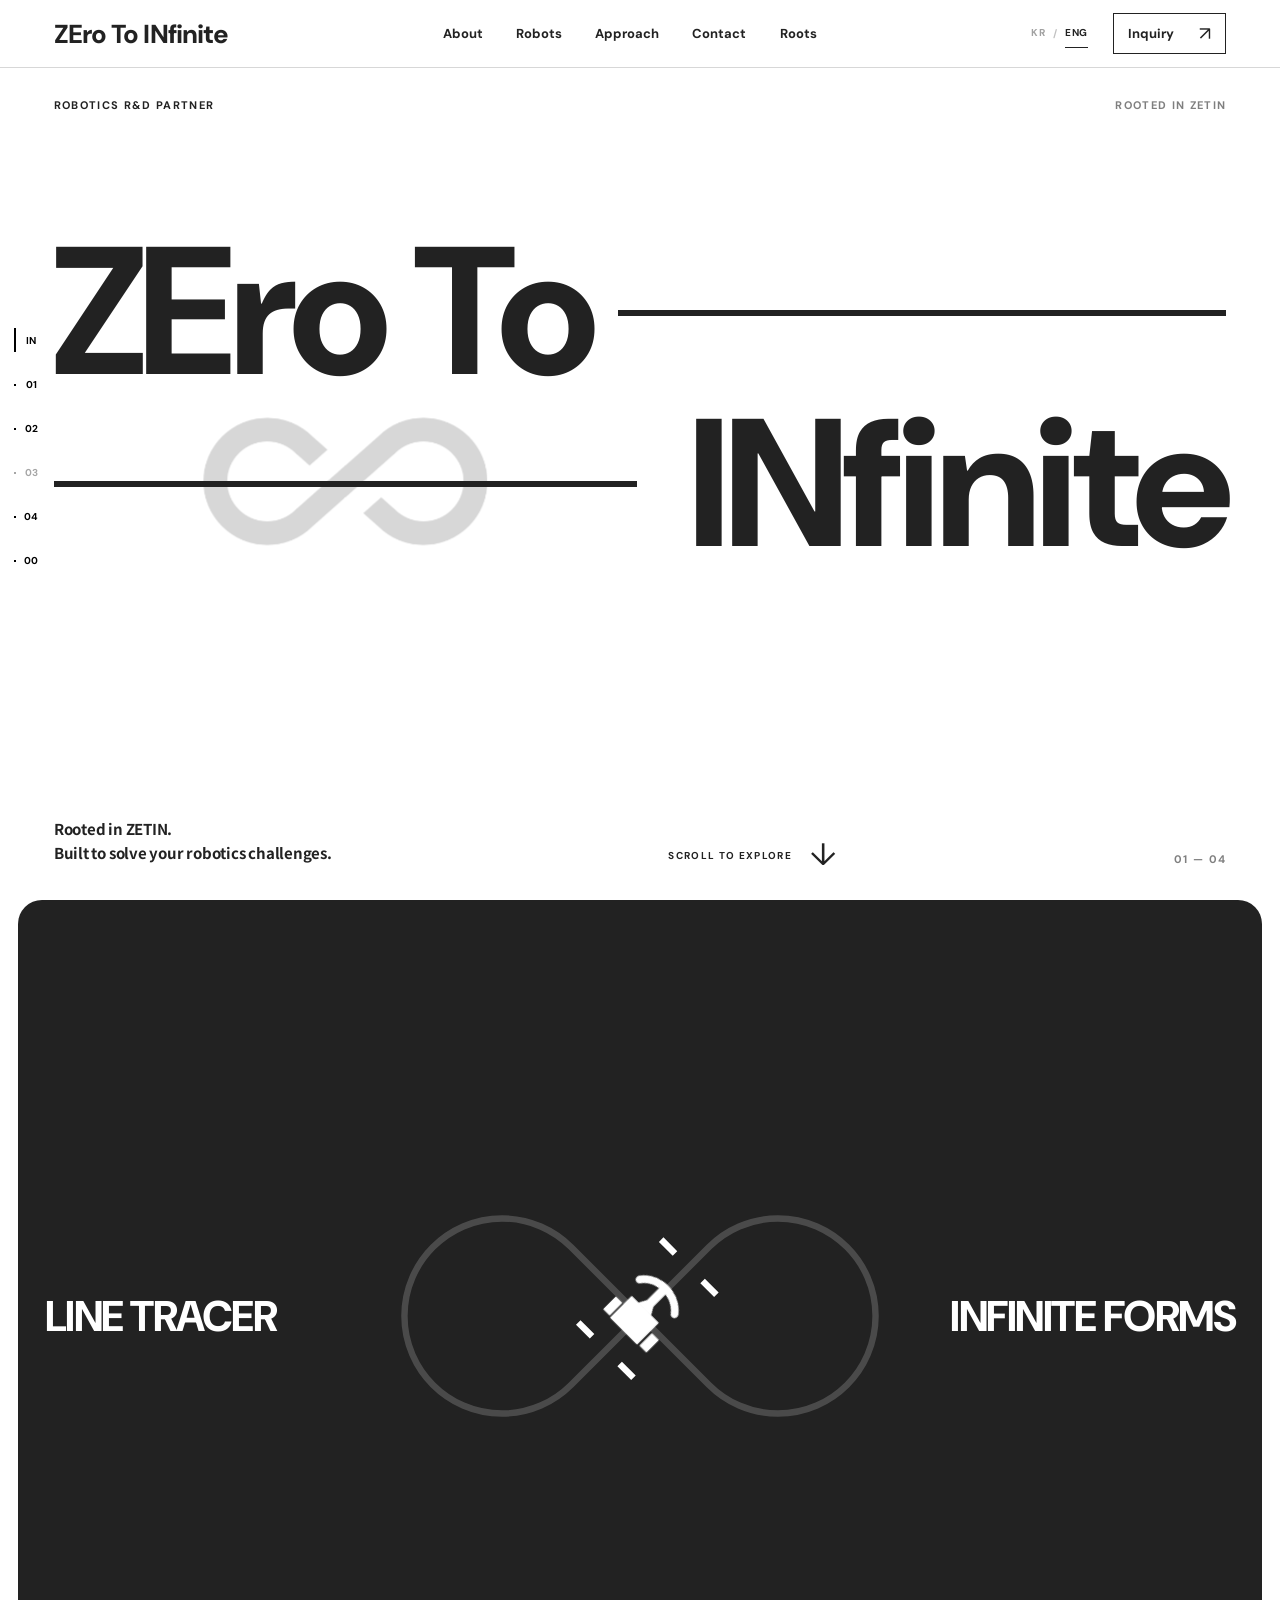
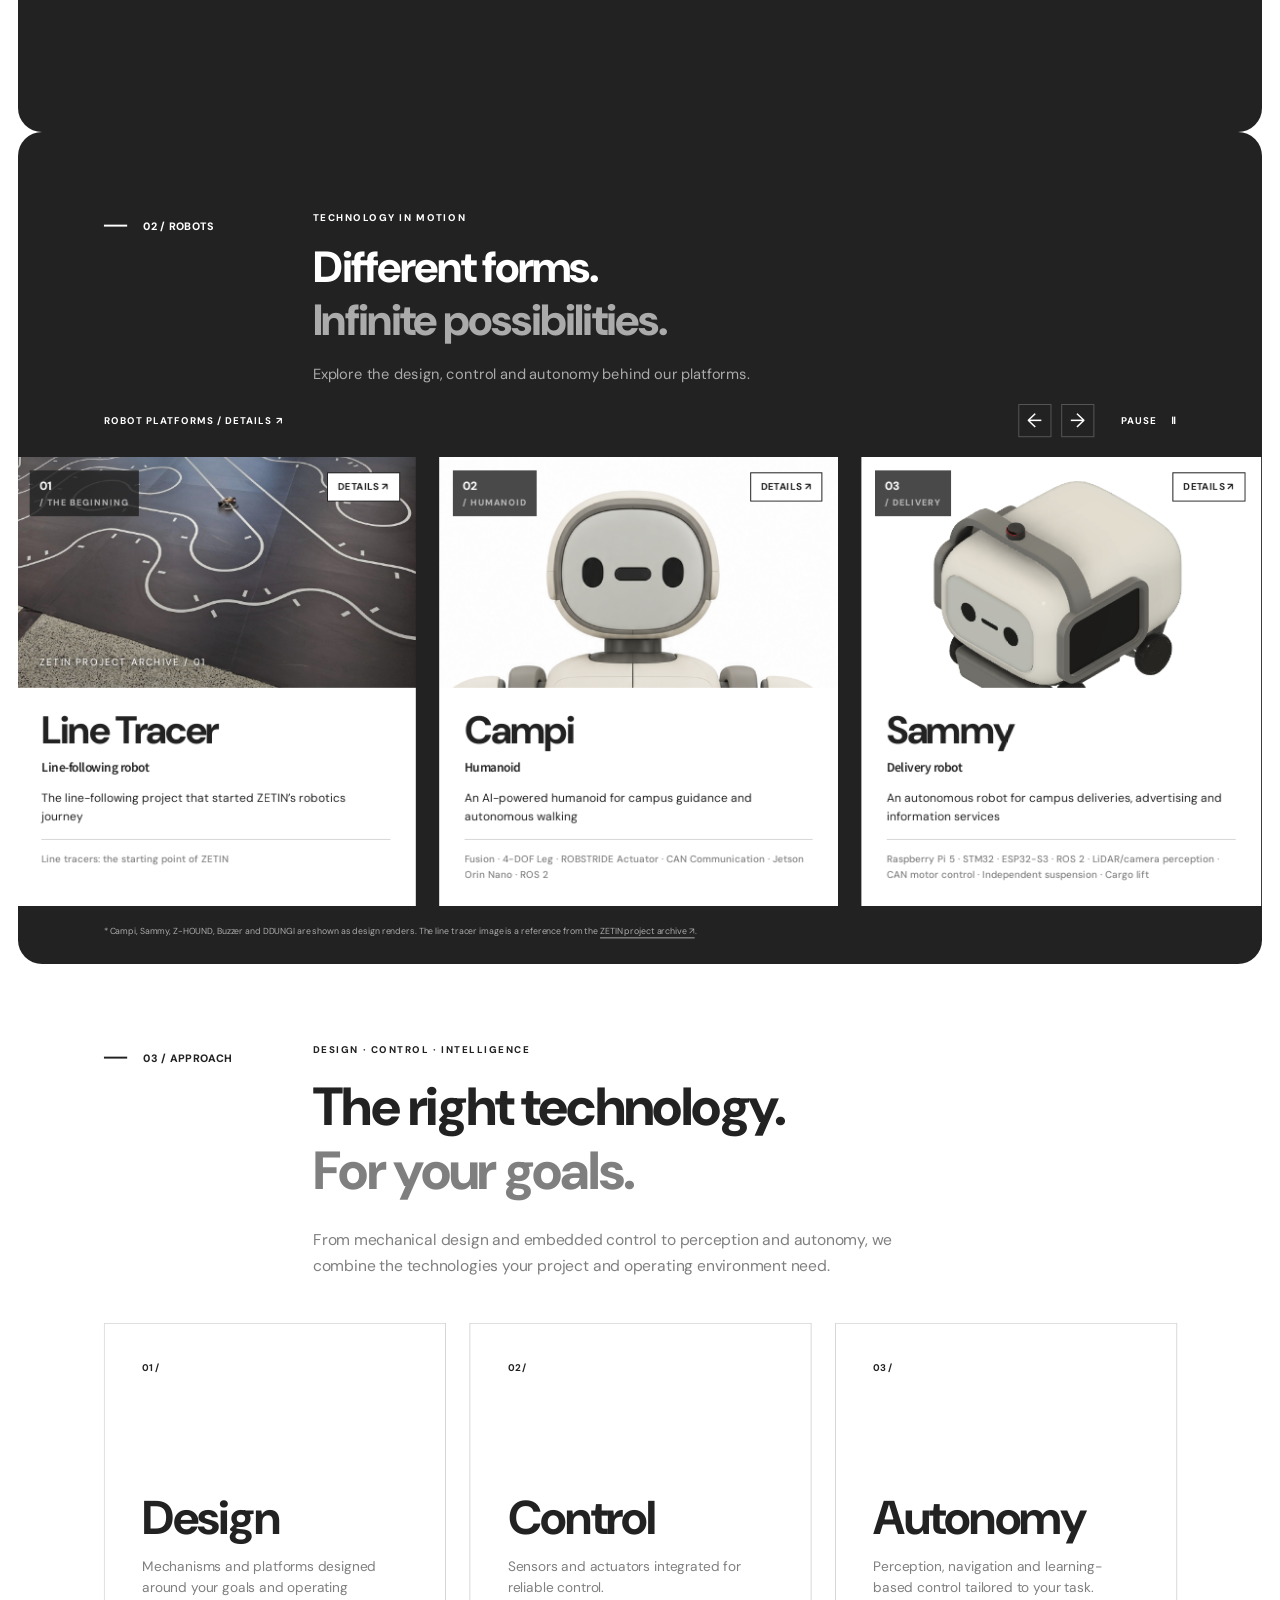
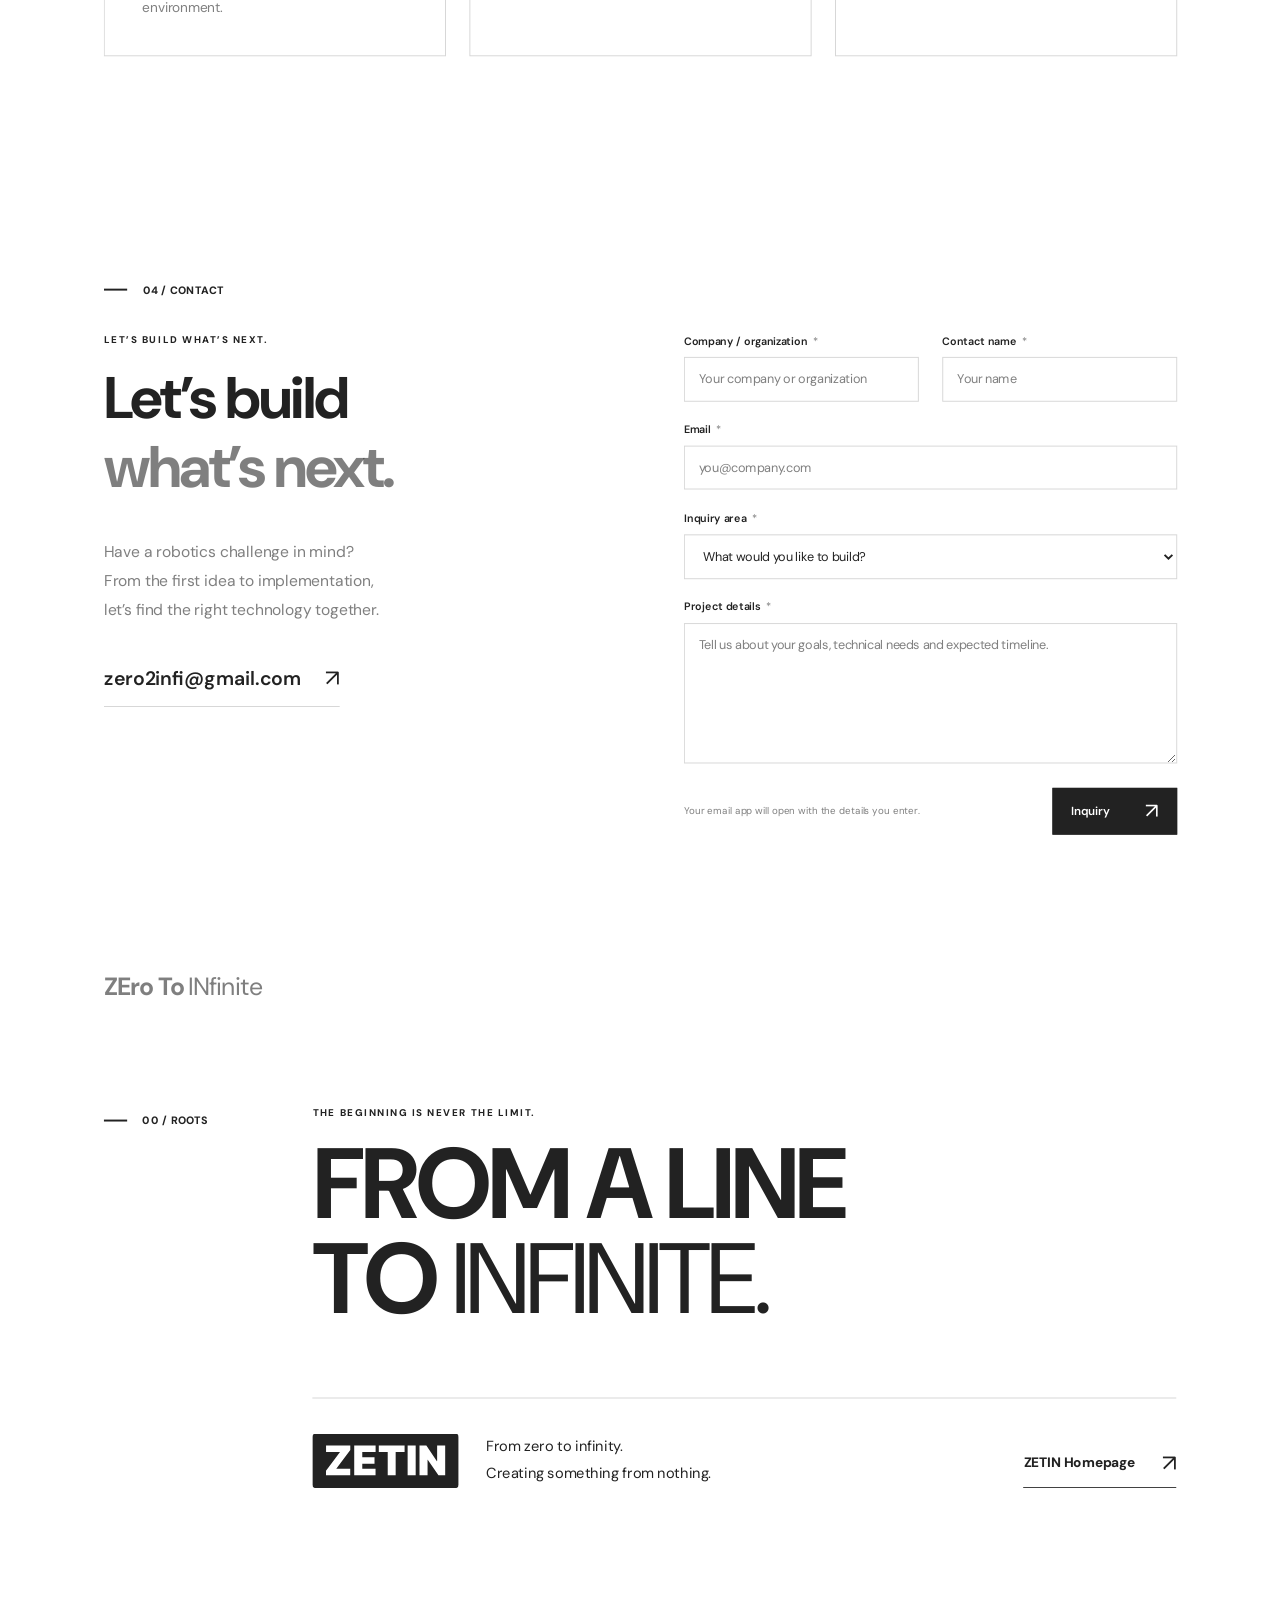
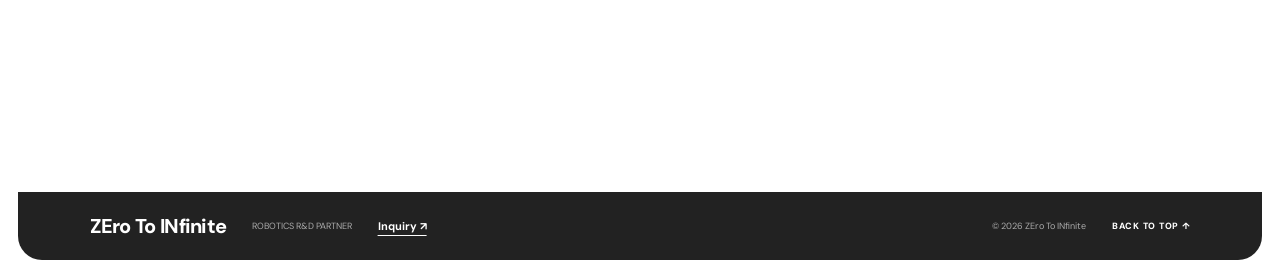
==== commit 061f5ee5: "Sync full-image scaling on English cards" ====
--- a/en/index.html
+++ b/en/index.html
@@ -10,7 +10,7 @@
   <link rel="preconnect" href="https://fonts.gstatic.com" crossorigin>
   <link href="https://fonts.googleapis.com/css2?family=DM+Sans:wght@400;500;600;700;800&family=Noto+Sans+KR:wght@400;500;600;700;800&display=swap" rel="stylesheet">
   <link rel="stylesheet" href="../styles.css?v=20261026-2">
-  <link rel="stylesheet" href="../page-motion.css?v=20261028-1">
+  <link rel="stylesheet" href="../page-motion.css?v=20261028-2">
   <link rel="alternate" hreflang="ko" href="https://zetin-coop.github.io/">
   <link rel="alternate" hreflang="en" href="https://zetin-coop.github.io/en/">
   <script src="../language.js?v=20261024-5" type="module"></script>
@@ -65,27 +65,27 @@
         </article>
         <article class="robot-row" aria-labelledby="campi-title">
           <div class="robot-number">02 <span>/ HUMANOID</span></div>
-          <div class="robot-visual robot-render"><svg class="robot-render-crop robot-render-face" viewBox="0 0 540 340" data-detail-window="0 0 916 1716" preserveAspectRatio="xMidYMid meet" role="img" aria-label="Design render of the Campi humanoid robot"><svg class="robot-render-window" width="540" height="340" viewBox="180 40 540 340" overflow="hidden"><image href="../assets/projects/campi-render.png" width="916" height="1716"/></svg></svg></div>
+          <div class="robot-visual robot-render"><svg class="robot-render-crop robot-portrait robot-portrait-campi" viewBox="0 0 916 1716" data-detail-window="0 0 916 1716" preserveAspectRatio="xMidYMid meet" role="img" aria-label="Design render of the Campi humanoid robot"><svg class="robot-render-window" width="916" height="1716" viewBox="0 0 916 1716" overflow="hidden"><image href="../assets/projects/campi-render.png" width="916" height="1716"/></svg></svg></div>
           <div class="robot-details"><div class="robot-name"><h3 id="campi-title">Campi <small>Humanoid</small></h3><span>↗</span></div><p class="robot-description">An AI-powered humanoid for campus guidance and autonomous walking</p><div class="robot-meta"><div><h4>TECHNOLOGY</h4><p>Fusion · 4-DOF Leg · ROBSTRIDE Actuator · CAN Communication · Jetson Orin Nano · ROS 2</p></div><div><h4>NEXT DIRECTION</h4><p>Developing reinforcement-learning-based bipedal walking and balance control, AI voice guidance, obstacle avoidance and autonomous campus navigation</p></div></div></div>
         </article>
         <article class="robot-row" aria-labelledby="sammy-title">
           <div class="robot-number">03 <span>/ DELIVERY</span></div>
-          <div class="robot-visual robot-render"><svg class="robot-render-crop" viewBox="0 0 540 410" data-detail-window="660 65 580 600" preserveAspectRatio="xMidYMid meet" role="img" aria-label="Design render of the Sammy delivery robot"><svg class="robot-render-window" width="540" height="410" viewBox="680 100 540 410" overflow="hidden"><image href="../assets/projects/sammy-render.png" width="1920" height="782"/></svg></svg></div>
+          <div class="robot-visual robot-render"><svg class="robot-render-crop robot-portrait robot-portrait-sammy" viewBox="0 0 580 600" data-detail-window="660 65 580 600" preserveAspectRatio="xMidYMid meet" role="img" aria-label="Design render of the Sammy delivery robot"><svg class="robot-render-window" width="580" height="600" viewBox="660 65 580 600" overflow="hidden"><image href="../assets/projects/sammy-render.png" width="1920" height="782"/></svg></svg></div>
           <div class="robot-details"><div class="robot-name"><h3 id="sammy-title">Sammy <small>Delivery robot</small></h3><span>↗</span></div><p class="robot-description">An autonomous robot for campus deliveries, advertising and information services</p><div class="robot-meta"><div><h4>TECHNOLOGY</h4><p>Raspberry Pi 5 · STM32 · ESP32-S3 · ROS 2 · LiDAR/camera perception · CAN motor control · Independent suspension · Cargo lift</p></div><div><h4>NEXT DIRECTION</h4><p>Advancing autonomous navigation and obstacle avoidance, automating station-linked pickup and delivery, and enabling different delivery services with interchangeable cargo modules</p></div></div></div>
         </article>
         <article class="robot-row" aria-labelledby="hound-title">
           <div class="robot-number">04 <span>/ QUADRUPED</span></div>
-          <div class="robot-visual robot-render"><svg class="robot-render-crop" viewBox="0 0 1100 600" data-detail-window="0 0 1792 877" preserveAspectRatio="xMidYMid meet" role="img" aria-label="Design render of the Z-HOUND quadruped"><svg class="robot-render-window" width="1100" height="600" viewBox="320 40 1100 600" overflow="hidden"><image href="../assets/projects/z-hound-cutout.png" width="1792" height="877"/></svg></svg></div>
+          <div class="robot-visual robot-render"><svg class="robot-render-crop robot-portrait robot-portrait-hound" viewBox="0 0 1792 877" data-detail-window="0 0 1792 877" preserveAspectRatio="xMidYMid meet" role="img" aria-label="Design render of the Z-HOUND quadruped"><svg class="robot-render-window" width="1792" height="877" viewBox="0 0 1792 877" overflow="hidden"><image href="../assets/projects/z-hound-cutout.png" width="1792" height="877"/></svg></svg></div>
           <div class="robot-details"><div class="robot-name"><h3 id="hound-title">Z-HOUND <small>Quadruped</small></h3><span>↗</span></div><p class="robot-description">A quadruped robotics platform</p><div class="robot-meta"><div><h4>TECHNOLOGY</h4><p>RL · WBC</p></div><div><h4>NEXT DIRECTION</h4><p>Researching new capabilities and extensions through the platform</p></div></div></div>
         </article>
         <article class="robot-row" aria-labelledby="buzzer-title">
           <div class="robot-number">05 <span>/ QUADCOPTER</span></div>
-          <div class="robot-visual robot-render"><svg class="robot-render-crop" viewBox="0 0 560 360" data-detail-window="0 0 1086 724" preserveAspectRatio="xMidYMid meet" role="img" aria-label="Left-hand design view of the Buzzer quadcopter"><svg class="robot-render-window" width="560" height="360" viewBox="280 160 560 360" overflow="hidden"><image href="../assets/projects/buzzer-render.png" width="2172" height="724"/></svg></svg></div>
+          <div class="robot-visual robot-render"><svg class="robot-render-crop robot-portrait robot-portrait-buzzer" viewBox="0 0 1086 724" data-detail-window="0 0 1086 724" preserveAspectRatio="xMidYMid meet" role="img" aria-label="Left-hand design view of the Buzzer quadcopter"><svg class="robot-render-window" width="1086" height="724" viewBox="0 0 1086 724" overflow="hidden"><image href="../assets/projects/buzzer-render.png" width="2172" height="724"/></svg></svg></div>
           <div class="robot-details"><div class="robot-name"><h3 id="buzzer-title">Buzzer <small>Quadcopter</small></h3><span>↗</span></div><p class="robot-description">A multipurpose quadcopter platform</p><div class="robot-meta"><div><h4>TECHNOLOGY</h4><p>ESP32-S3 · Cascade PID · Sensor Fusion (Dual IMU + Magnetometer) · WiFi UDP Python Teleop</p></div><div><h4>NEXT DIRECTION</h4><p>Exploring applications in imaging, logistics and coordinated multi-drone flight</p></div></div></div>
         </article>
         <article class="robot-row" aria-labelledby="ddung-title">
           <div class="robot-number">06 <span>/ DISASTER RESPONSE</span></div>
-          <div class="robot-visual robot-render"><svg class="robot-render-crop" viewBox="0 0 760 510" data-detail-window="0 0 1114 942" preserveAspectRatio="xMidYMid meet" role="img" aria-label="Design render of the DDUNGI disaster-response robot"><svg class="robot-render-window" width="760" height="510" viewBox="200 0 760 510" overflow="hidden"><image href="../assets/projects/ddungi-render.png" width="1114" height="942"/></svg></svg></div>
+          <div class="robot-visual robot-render"><svg class="robot-render-crop robot-portrait robot-portrait-ddungi" viewBox="0 0 1114 942" data-detail-window="0 0 1114 942" preserveAspectRatio="xMidYMid meet" role="img" aria-label="Design render of the DDUNGI disaster-response robot"><svg class="robot-render-window" width="1114" height="942" viewBox="0 0 1114 942" overflow="hidden"><image href="../assets/projects/ddungi-render.png" width="1114" height="942"/></svg></svg></div>
           <div class="robot-details"><div class="robot-name"><h3 id="ddung-title">DDUNGI <small>Disaster-response robot</small></h3><span>↗</span></div><p class="robot-description">A 6WD, 4WS disaster-response robot built for rough terrain</p><div class="robot-meta"><div><h4>TECHNOLOGY</h4><p>Rocker-bogie suspension · Ackermann 4WS · Jetson Orin Nano · ROS 2 · CAN · Sensor Fusion · Ball-lock Tool Changer · Tool-specific FSM control</p></div><div><h4>NEXT DIRECTION</h4><p>Improving rough-terrain stability and durability, developing perception-based autonomous navigation and obstacle avoidance, and expanding interchangeable tools for a range of disaster-response missions</p></div></div></div>
         </article>
       </div>
--- a/page-motion.css
+++ b/page-motion.css
@@ -628,6 +628,14 @@
 }
 .viewport-deck .robot-marquee .robot-visual .robot-render-crop.robot-render-face{inset:0;width:100%;height:100%}
 .viewport-deck .robot-marquee .robot-visual .robot-render-window{width:100%;height:100%;max-width:none;stroke:none;fill:none;overflow:hidden}
+
+/* Enlarge the complete image; only the card edge frames the portrait. */
+.viewport-deck .robot-marquee .robot-visual .robot-render-crop.robot-portrait{inset:auto;left:50%;top:0;width:auto;height:var(--portrait-height);aspect-ratio:var(--portrait-ratio);transform:translateX(-50%)}
+.robot-portrait-campi{--portrait-height:460%;--portrait-ratio:916 / 1716}
+.robot-portrait-sammy{--portrait-height:135%;--portrait-ratio:580 / 600}
+.robot-portrait-buzzer{--portrait-height:165%;--portrait-ratio:1086 / 724}
+.robot-portrait-ddungi{--portrait-height:180%;--portrait-ratio:1114 / 942}
+.viewport-deck .robot-marquee .robot-visual .robot-render-crop.robot-portrait-hound{width:150%;height:auto;aspect-ratio:1792 / 877;top:100%;transform:translate(-50%,-40%)}
 
 /* The moving platforms open a shared, readable detail view. */
 .robot-open{position:absolute;inset:0;z-index:6;border:0;padding:0;background:transparent;color:var(--ink);cursor:pointer}
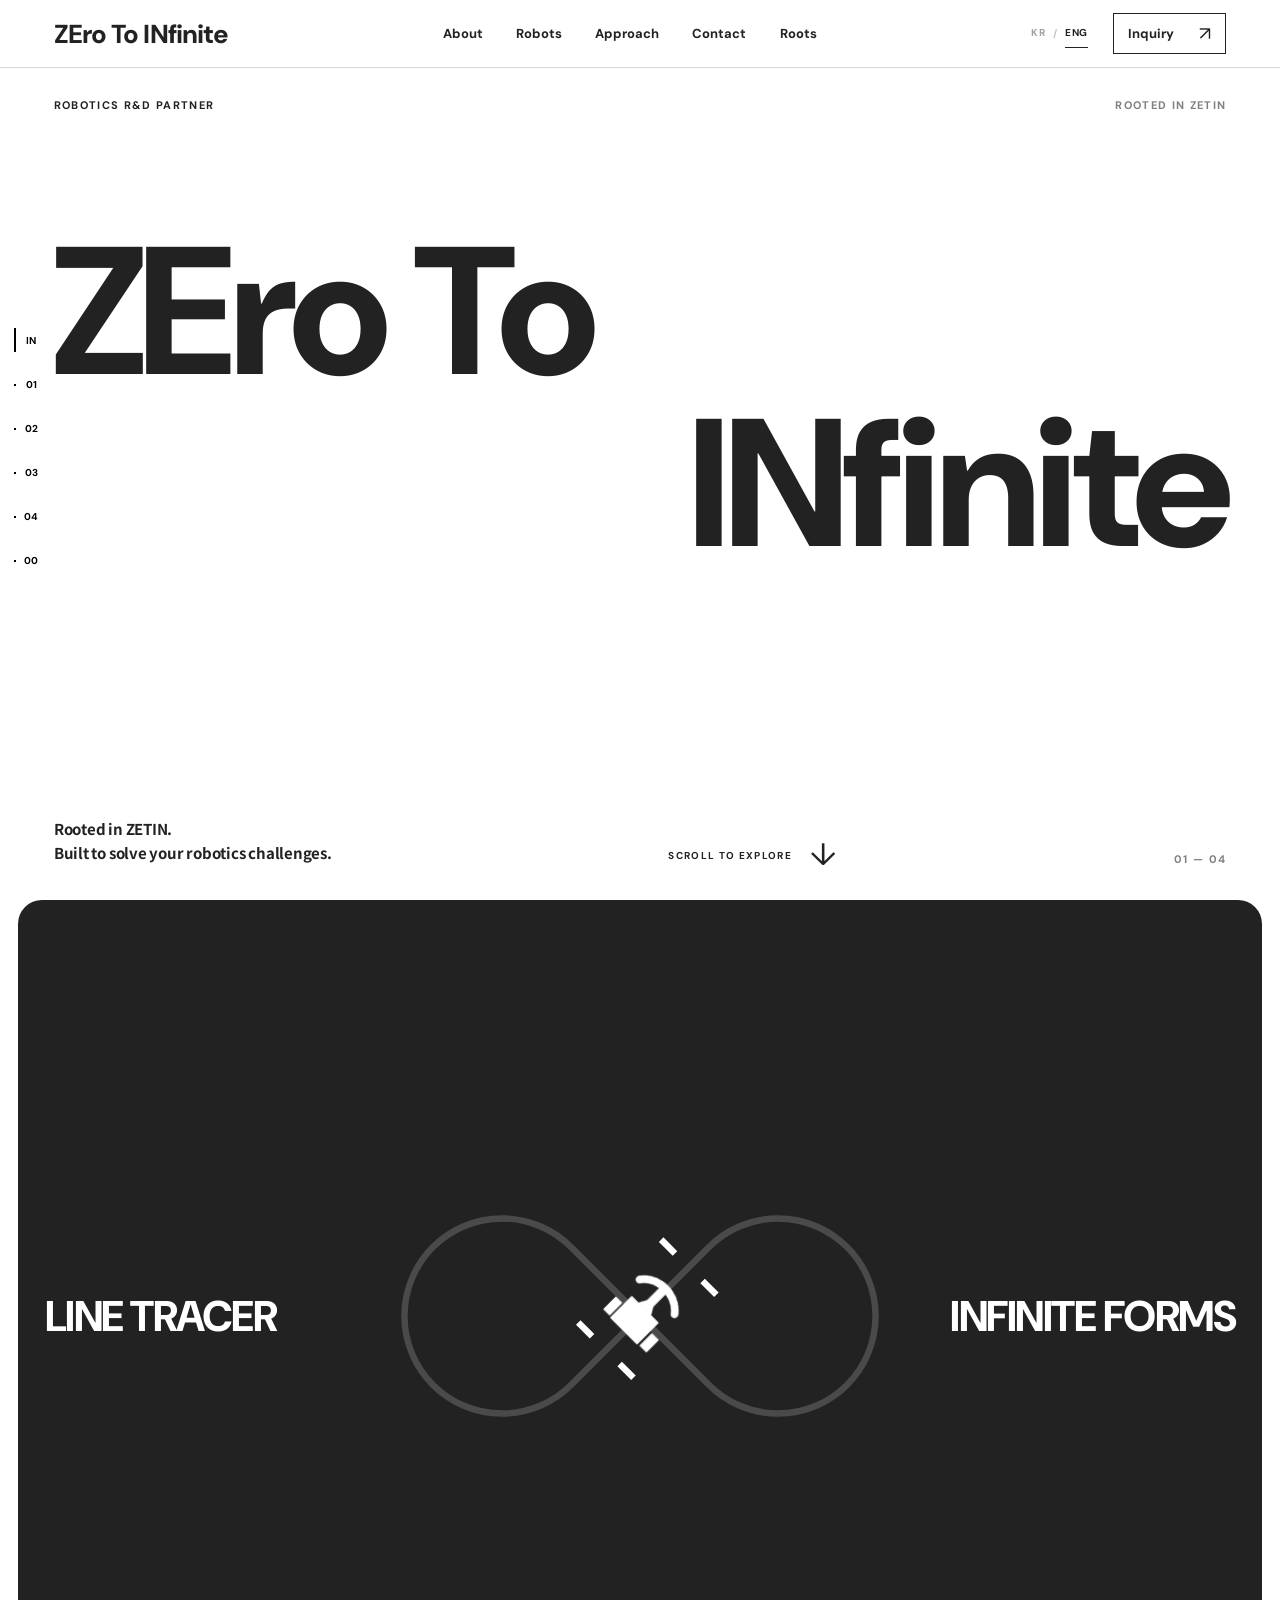
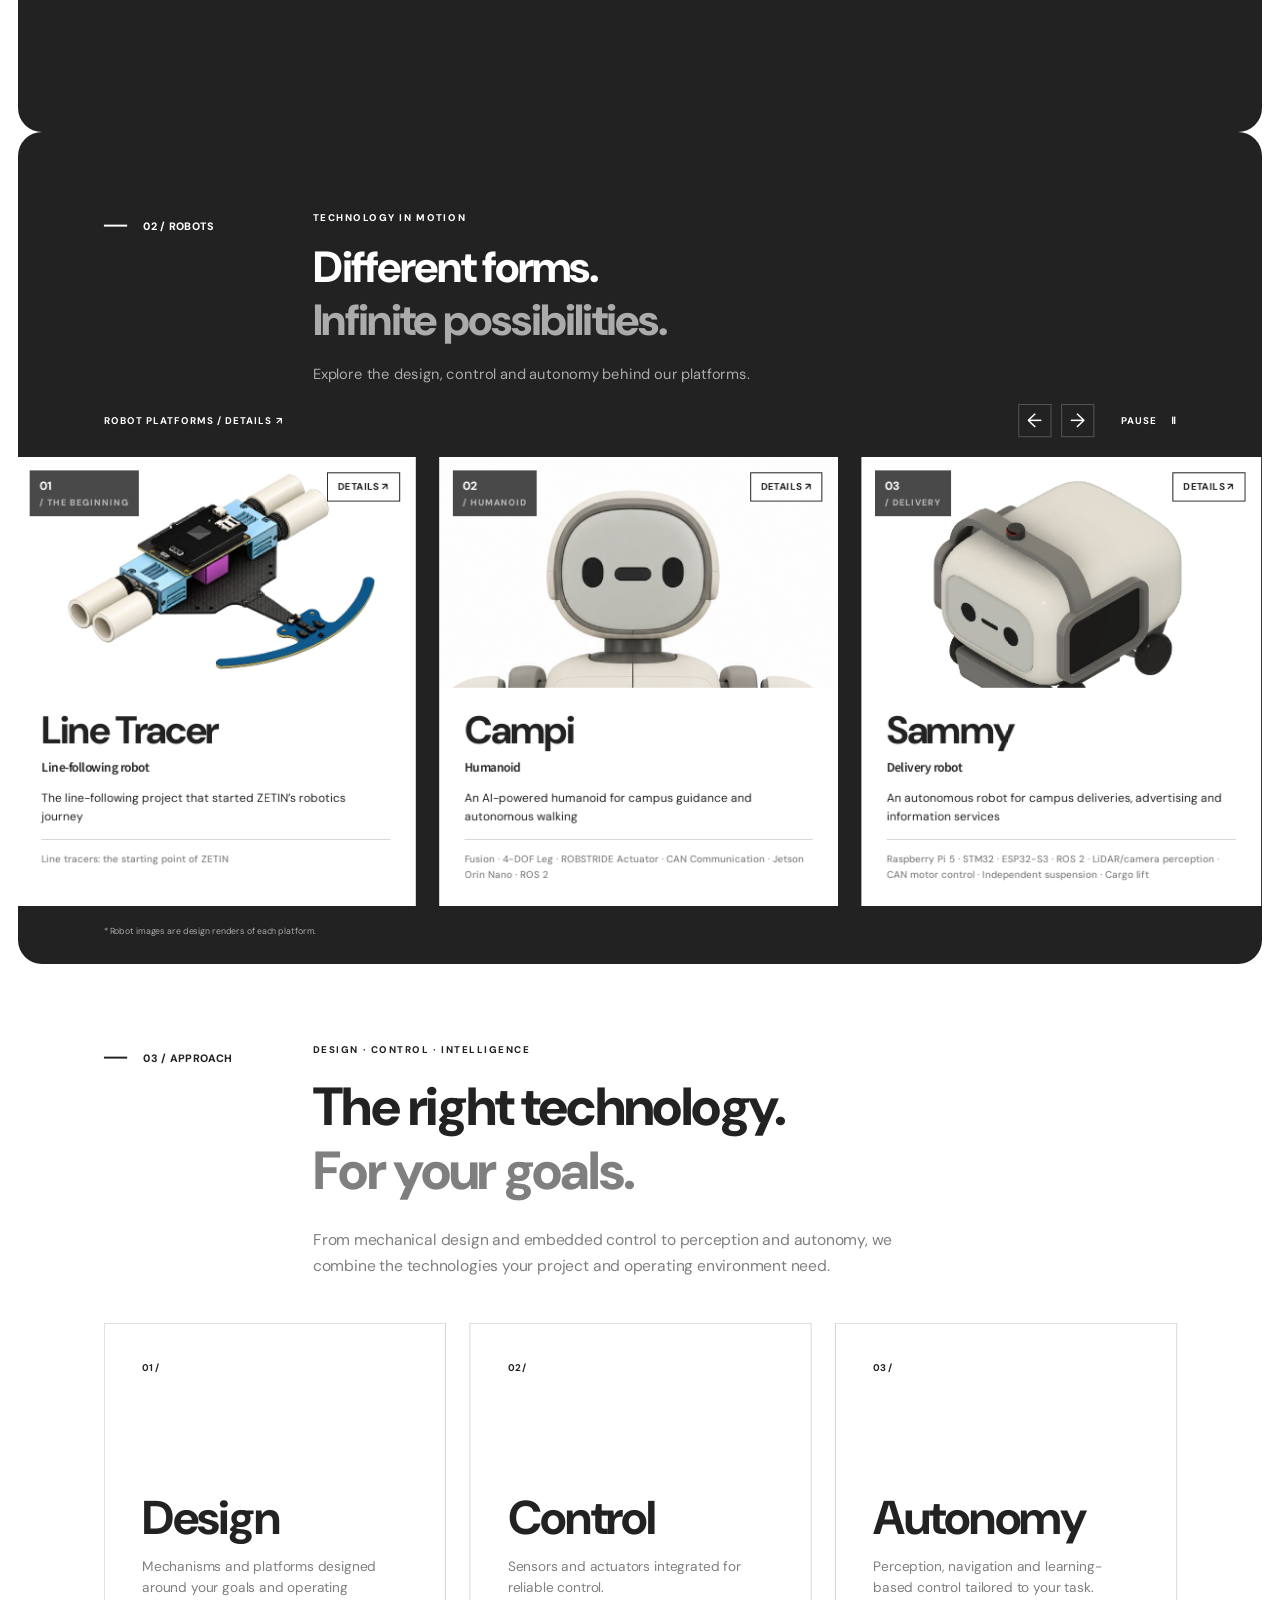
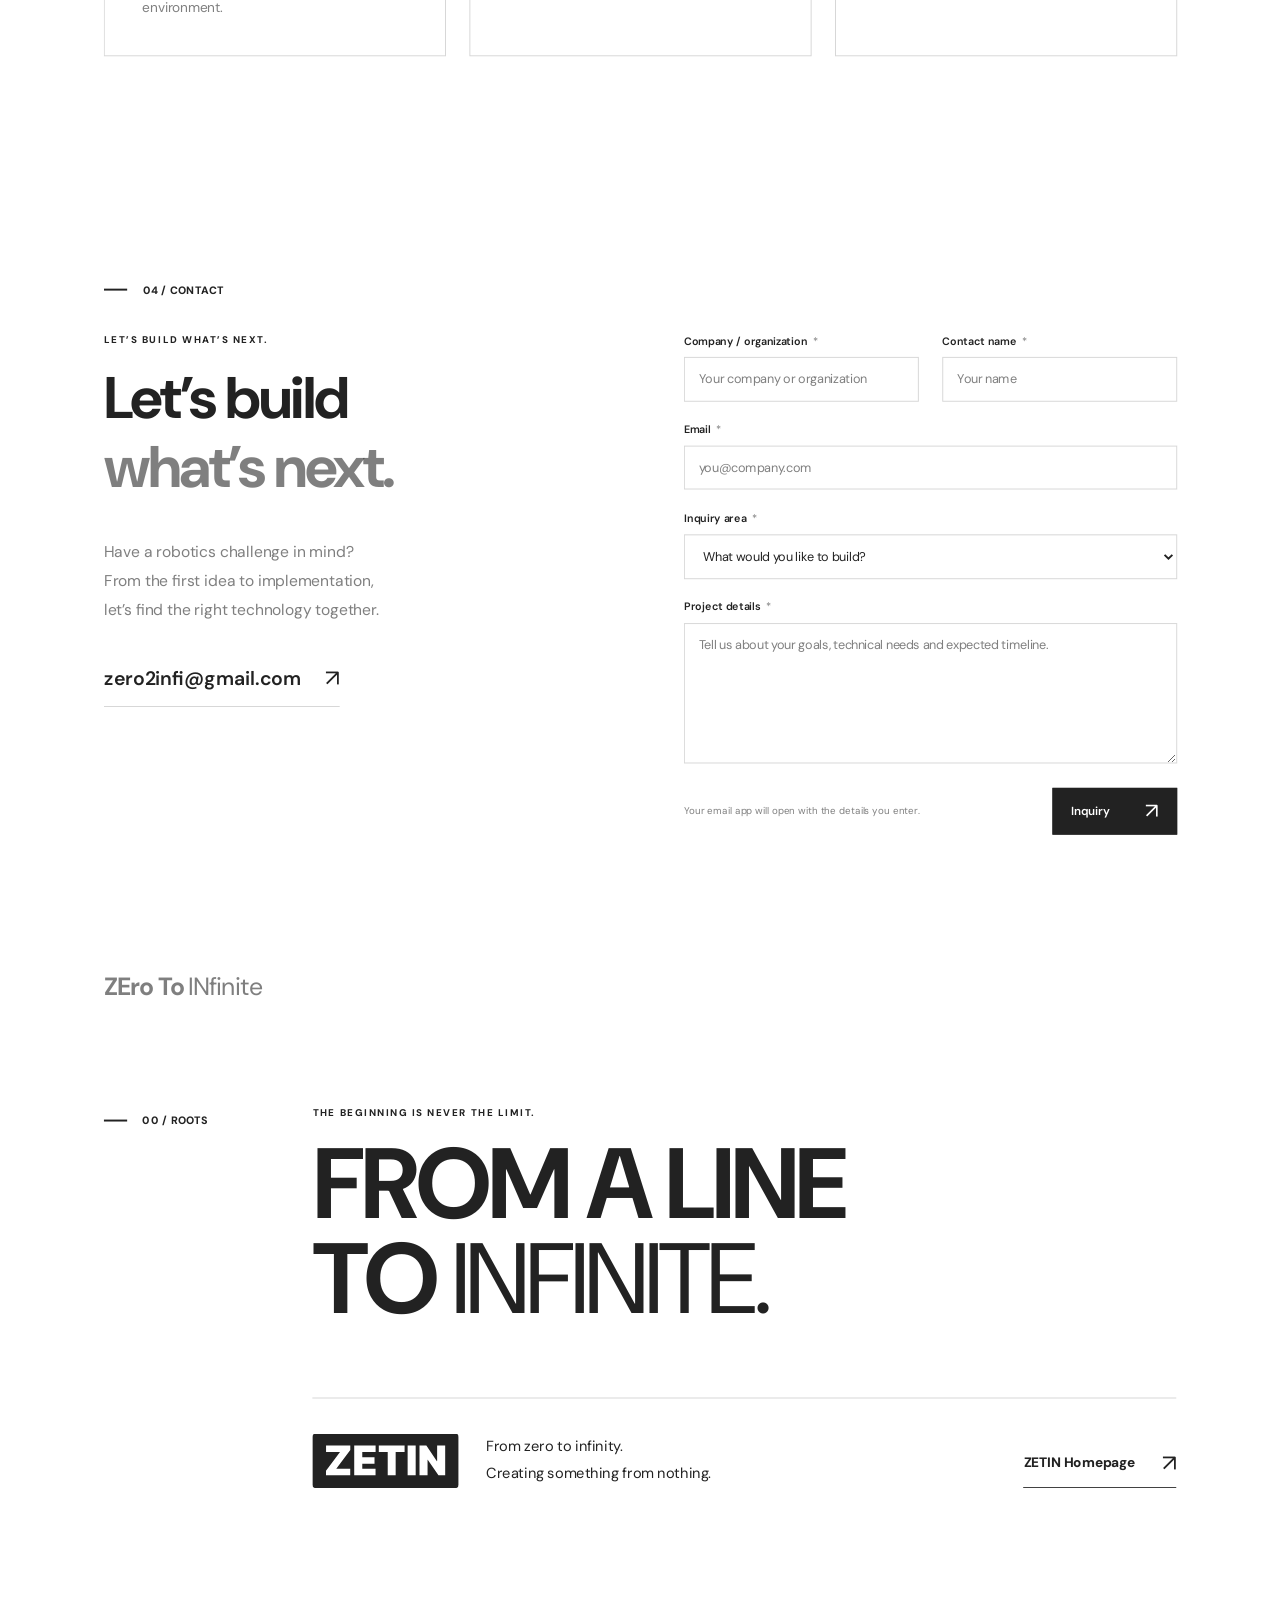
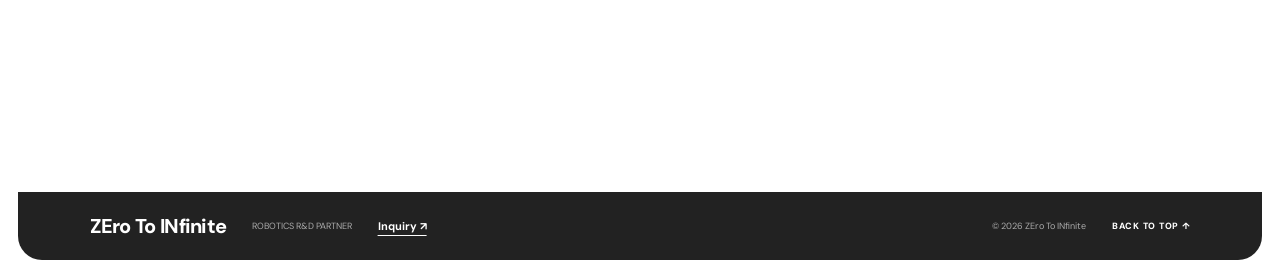
==== commit d002892c: "Show line-tracer render on English page" ====
--- a/en/index.html
+++ b/en/index.html
@@ -10,7 +10,7 @@
   <link rel="preconnect" href="https://fonts.gstatic.com" crossorigin>
   <link href="https://fonts.googleapis.com/css2?family=DM+Sans:wght@400;500;600;700;800&family=Noto+Sans+KR:wght@400;500;600;700;800&display=swap" rel="stylesheet">
   <link rel="stylesheet" href="../styles.css?v=20261026-2">
-  <link rel="stylesheet" href="../page-motion.css?v=20261028-2">
+  <link rel="stylesheet" href="../page-motion.css?v=20261028-3">
   <link rel="alternate" hreflang="ko" href="https://zetin-coop.github.io/">
   <link rel="alternate" hreflang="en" href="https://zetin-coop.github.io/en/">
   <script src="../language.js?v=20261024-5" type="module"></script>
@@ -60,7 +60,7 @@
       <div class="robot-list robot-marquee" id="robot-list" role="region" aria-label="Robot projects, continuously moving gallery">
         <article class="robot-row origin-project" aria-labelledby="line-tracer-title">
           <div class="robot-number">01 <span>/ THE BEGINNING</span></div>
-          <div class="robot-visual"><img src="../assets/projects/line-tracer.jpg" alt="Line tracer course from the ZETIN project archive" width="1280" height="960" loading="lazy"><span>ZETIN PROJECT ARCHIVE / 01</span></div>
+          <div class="robot-visual robot-render robot-render-tracer"><img src="../assets/projects/line-tracer-render.png" alt="Design render of the line-tracer robot" width="1535" height="1025" loading="lazy"></div>
           <div class="robot-details"><div class="robot-name"><h3 id="line-tracer-title">Line Tracer <small>Line-following robot</small></h3><span>↗</span></div><p class="robot-description">The line-following project that started ZETIN’s robotics journey</p><div class="robot-meta"><div><h4>BEGINNING</h4><p>Line tracers: the starting point of ZETIN</p></div><div><h4>THEN TO NOW</h4><p>An exploration that grew into humanoids, delivery robots, quadrupeds, drones and disaster-response platforms</p></div></div></div>
         </article>
         <article class="robot-row" aria-labelledby="campi-title">
@@ -89,7 +89,7 @@
           <div class="robot-details"><div class="robot-name"><h3 id="ddung-title">DDUNGI <small>Disaster-response robot</small></h3><span>↗</span></div><p class="robot-description">A 6WD, 4WS disaster-response robot built for rough terrain</p><div class="robot-meta"><div><h4>TECHNOLOGY</h4><p>Rocker-bogie suspension · Ackermann 4WS · Jetson Orin Nano · ROS 2 · CAN · Sensor Fusion · Ball-lock Tool Changer · Tool-specific FSM control</p></div><div><h4>NEXT DIRECTION</h4><p>Improving rough-terrain stability and durability, developing perception-based autonomous navigation and obstacle avoidance, and expanding interchangeable tools for a range of disaster-response missions</p></div></div></div>
         </article>
       </div>
-      <p class="visual-note">* Campi, Sammy, Z-HOUND, Buzzer and DDUNGI are shown as design renders. The line tracer image is a reference from the <a href="https://projects.zetin.uos.ac.kr/projects" target="_blank" rel="noopener noreferrer">ZETIN project archive ↗</a>.</p>
+      <p class="visual-note">* Robot images are design renders of each platform.</p>
     </div></section>
 
     <section class="approach section-pad" id="approach" aria-labelledby="approach-title"><div class="panel-content">
--- a/page-motion.css
+++ b/page-motion.css
@@ -620,6 +620,7 @@
 .viewport-deck .robot-marquee .robot-visual.robot-render{background:var(--paper)}
 .viewport-deck .robot-marquee .robot-visual.robot-render:after{display:none}
 .viewport-deck .robot-marquee .robot-visual.robot-render img{object-fit:contain;object-position:center;filter:none;padding:12px}
+.viewport-deck .robot-marquee .robot-visual.robot-render-tracer img{padding:4px}
 .viewport-deck .robot-marquee .robot-visual .robot-render-crop{position:absolute;inset:0;width:100%;height:100%;max-width:none;fill:none;stroke:none;filter:none;overflow:hidden}
 .viewport-deck .robot-marquee .robot-visual.robot-render-sammy img{inset:auto;left:50%;top:50%;width:340%;height:134%;padding:0;object-fit:contain;object-position:center;transform:translate(-50%,-44%)}
 @media(max-height:500px) and (orientation:landscape){
@@ -662,6 +663,7 @@
 .robot-detail-image .robot-visual:after{display:none}
 .robot-detail-image img{position:absolute;inset:0;width:100%;height:100%;object-fit:contain;transform:none;filter:none}
 .robot-detail-image .robot-render img{object-fit:contain}
+.robot-detail-image .robot-render-tracer img{padding:16px}
 .robot-detail-image .robot-render-sammy img{inset:auto;left:50%;top:50%;width:340%;height:134%;object-fit:contain;transform:translate(-50%,-44%)}
 .robot-detail-image .robot-render-crop{position:absolute;inset:0;width:100%;height:100%;max-width:none;fill:none;stroke:none;overflow:hidden}
 .robot-detail-image .robot-render-window{width:100%;height:100%;max-width:none;fill:none;stroke:none;overflow:hidden}
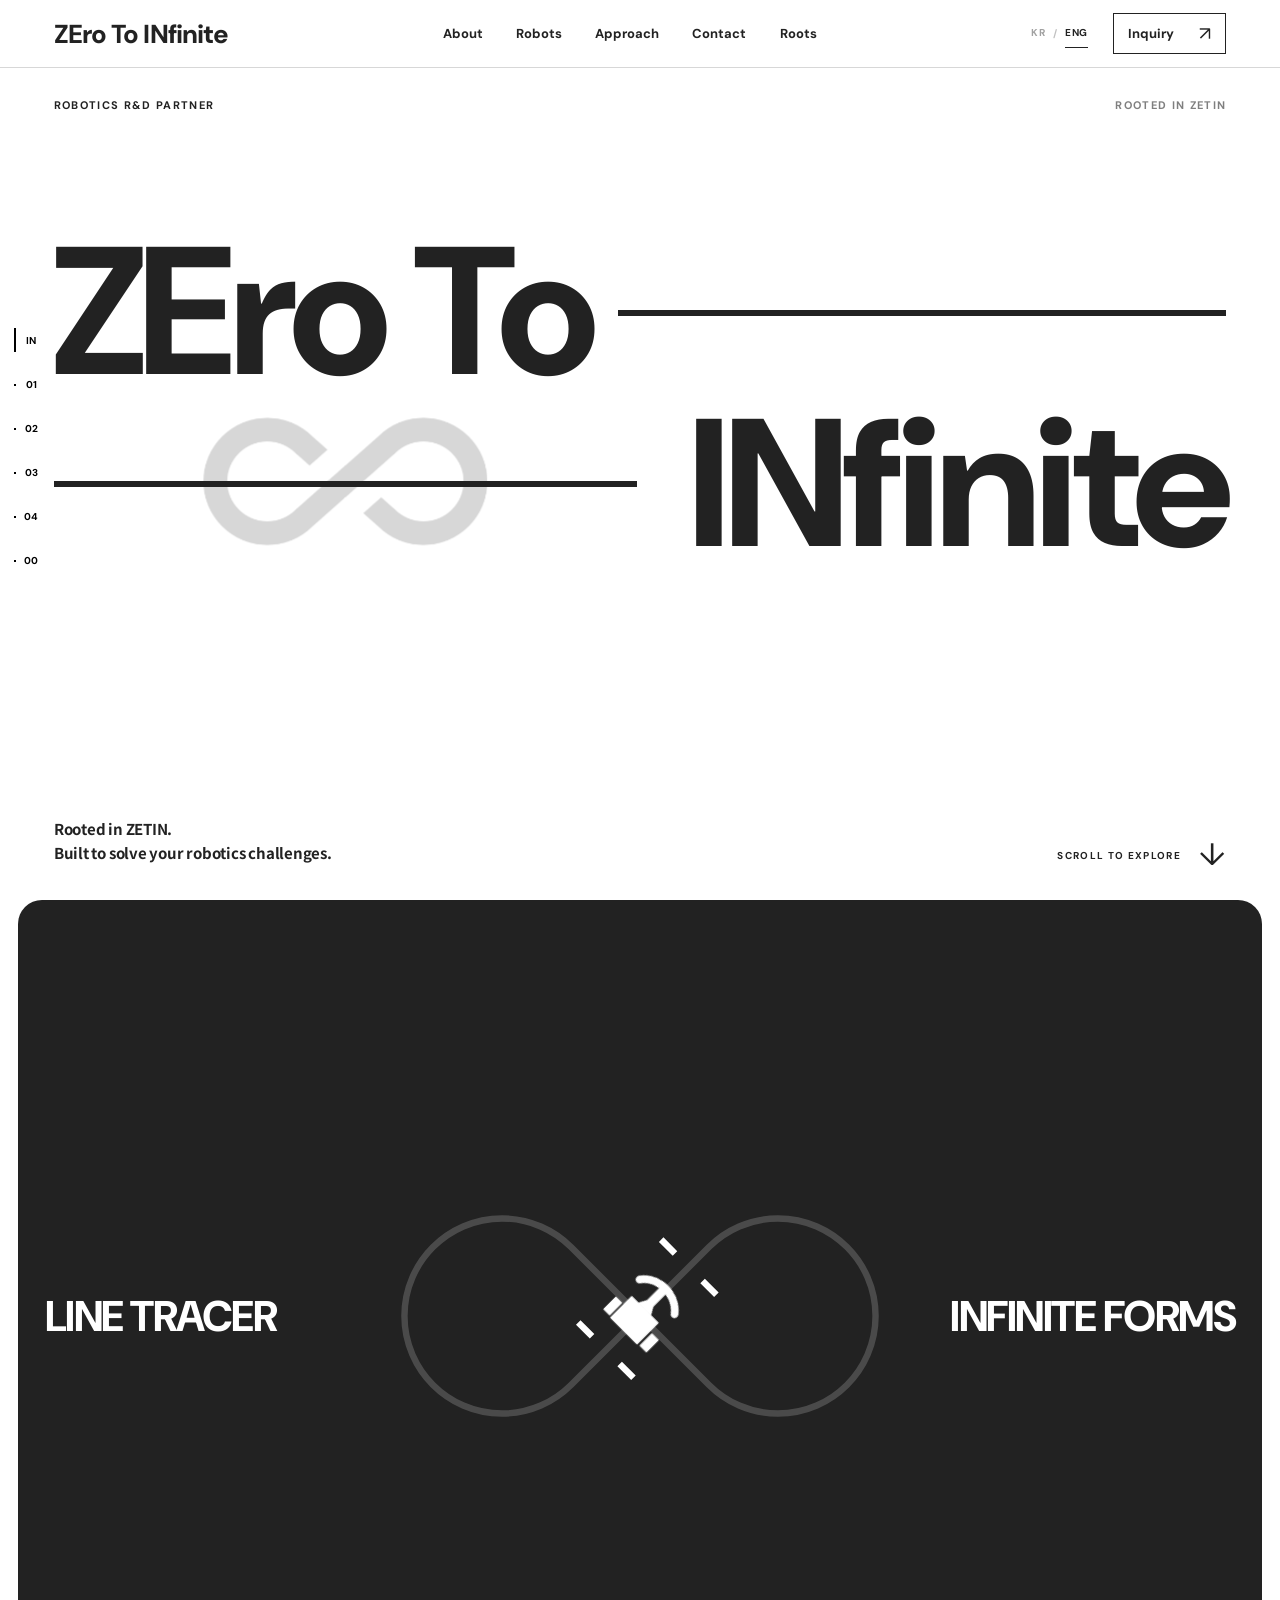
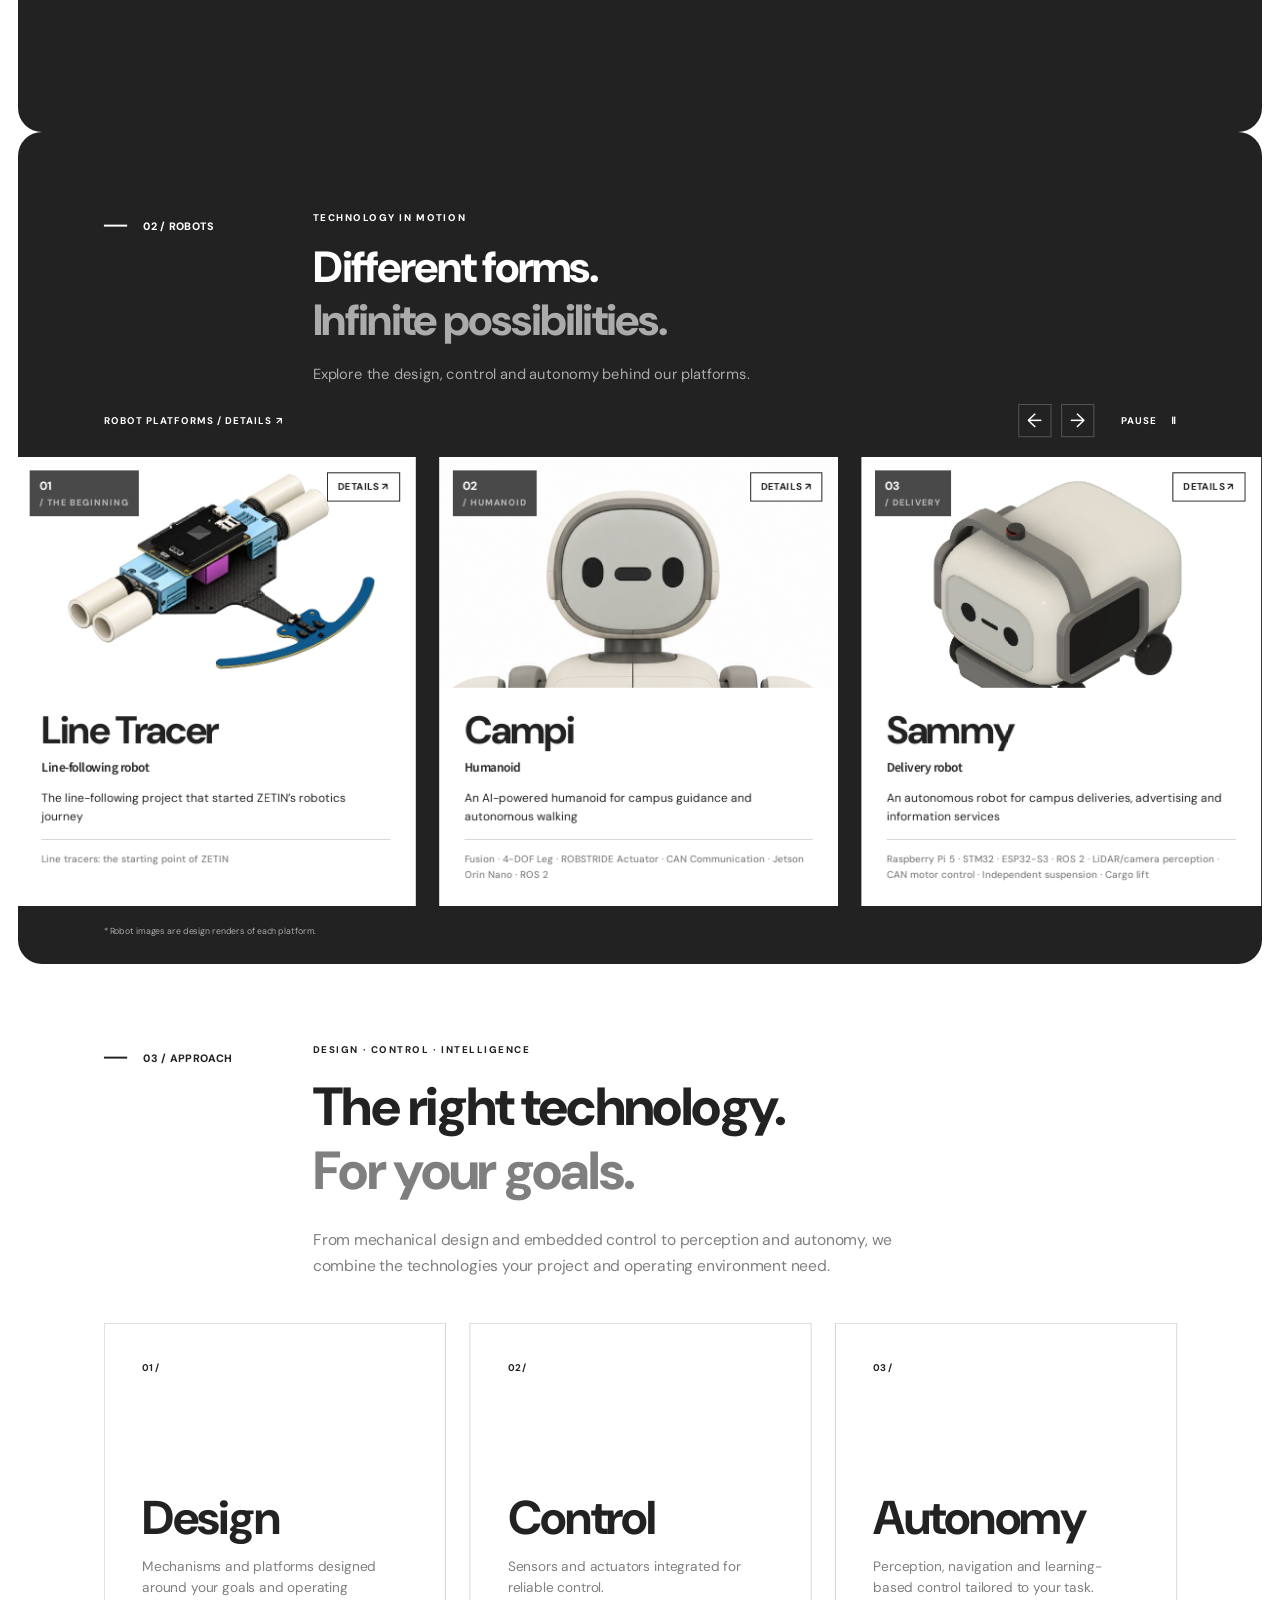
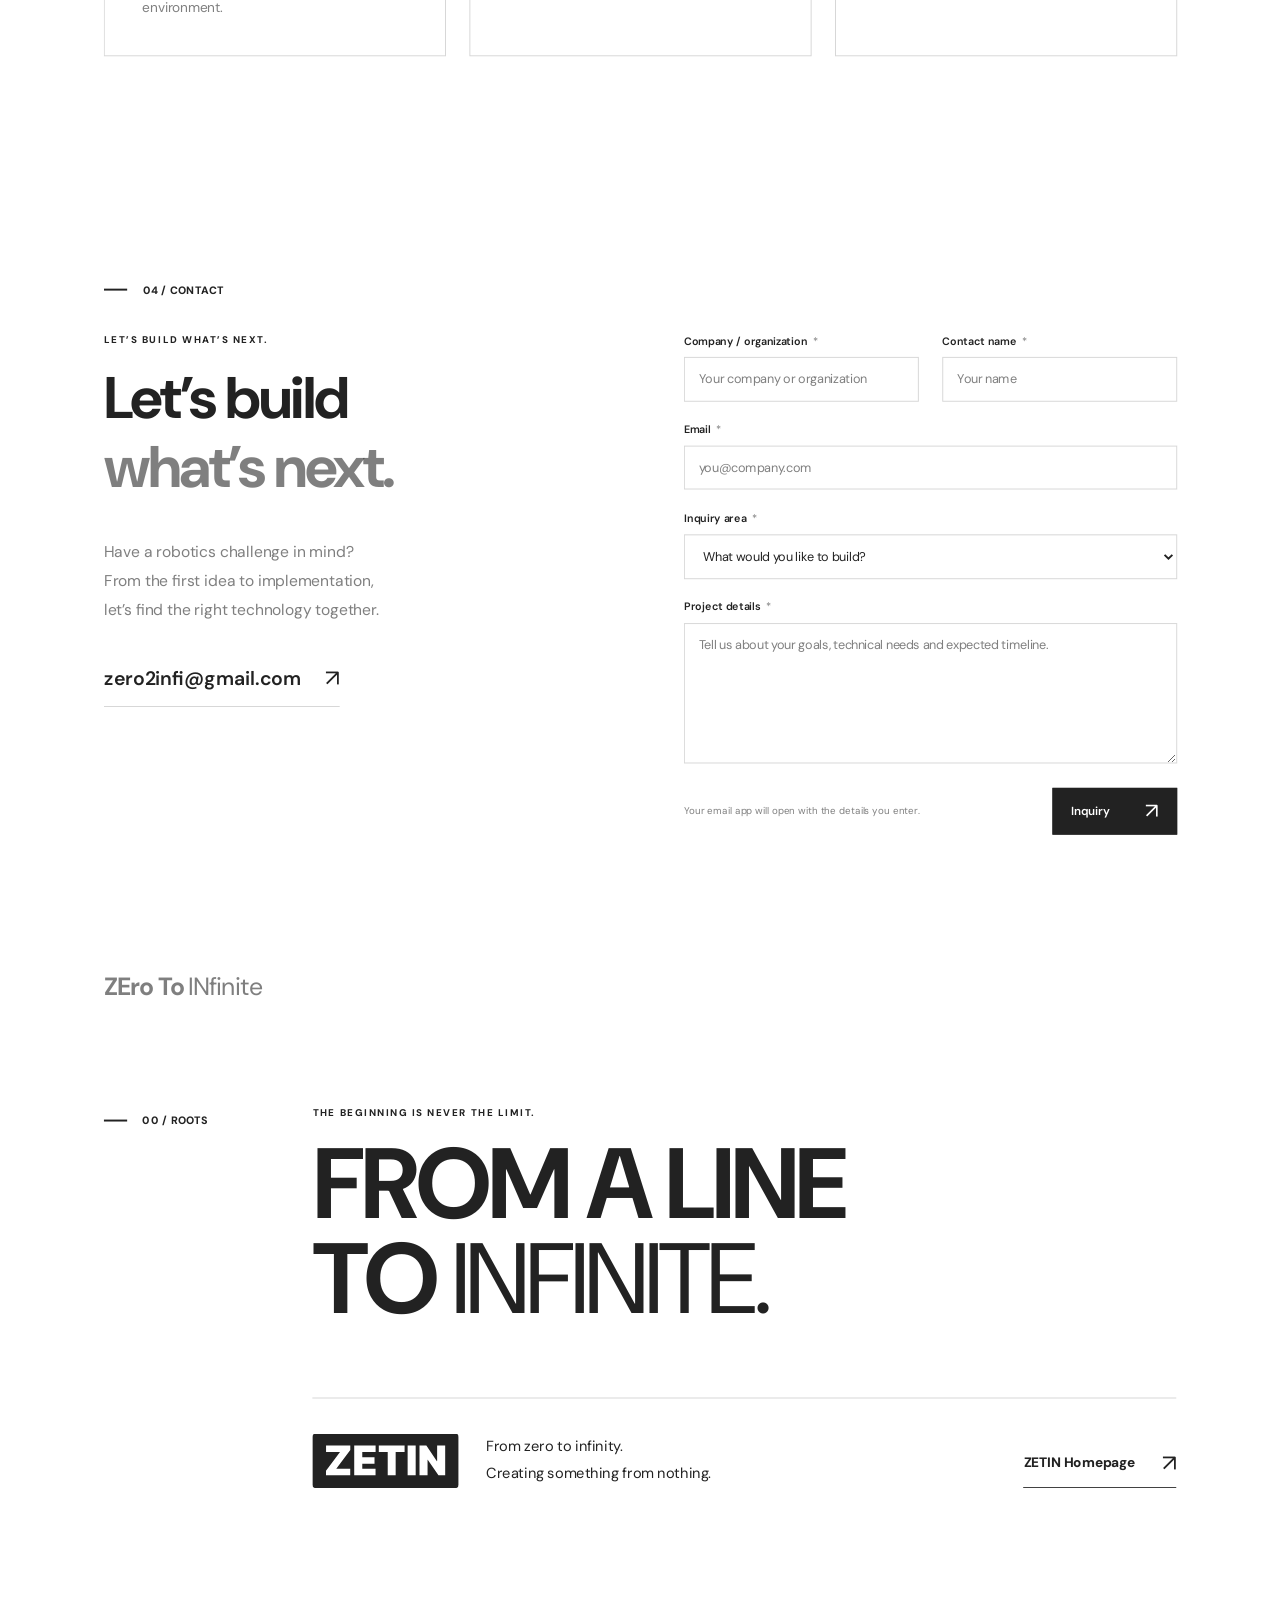
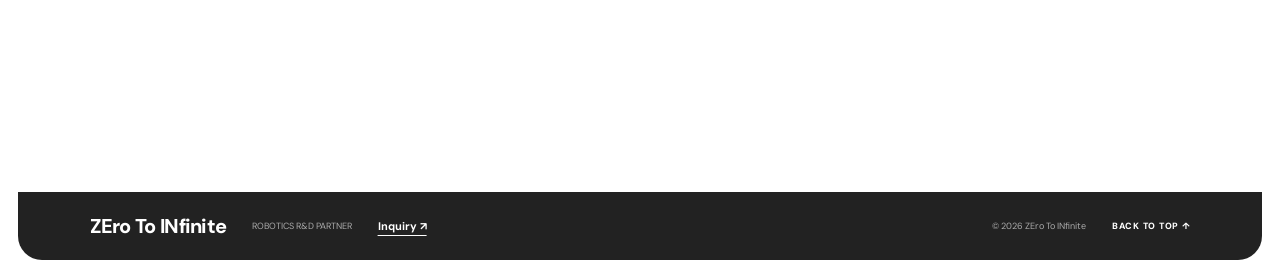
==== commit d3cede97: "Sync English cover and desktop scroll update" ====
--- a/en/index.html
+++ b/en/index.html
@@ -10,7 +10,7 @@
   <link rel="preconnect" href="https://fonts.gstatic.com" crossorigin>
   <link href="https://fonts.googleapis.com/css2?family=DM+Sans:wght@400;500;600;700;800&family=Noto+Sans+KR:wght@400;500;600;700;800&display=swap" rel="stylesheet">
   <link rel="stylesheet" href="../styles.css?v=20261026-2">
-  <link rel="stylesheet" href="../page-motion.css?v=20261028-3">
+  <link rel="stylesheet" href="../page-motion.css?v=20261030-1">
   <link rel="alternate" hreflang="ko" href="https://zetin-coop.github.io/">
   <link rel="alternate" hreflang="en" href="https://zetin-coop.github.io/en/">
   <script src="../language.js?v=20261024-5" type="module"></script>
@@ -46,7 +46,7 @@
       <div class="hero-center">
         <h1 id="hero-title" aria-label="ZEro To INfinite"><span><span>ZEro To</span><span class="hero-rule hero-rule-top" aria-hidden="true"><img class="hero-line-tracer" src="../assets/line-tracer-top.png" alt="" width="800" height="800"></span></span><span><span class="hero-rule hero-rule-bottom" aria-hidden="true"><img class="hero-infinity" src="../assets/infinite.png" alt="" width="512" height="512"><span class="hero-tracer-entry"><img class="hero-line-tracer hero-line-tracer-return" src="../assets/line-tracer-top.png" alt="" width="800" height="800"></span></span><span>INfinite</span></span></h1>
       </div>
-      <div class="hero-bottom"><p>Rooted in ZETIN.<br class="desktop-break"> Built to solve your robotics challenges.</p><a href="#about" aria-label="Explore our story">SCROLL TO EXPLORE <span aria-hidden="true">↓</span></a><span>01 — 04</span></div>
+      <div class="hero-bottom"><p>Rooted in ZETIN.<br class="desktop-break"> Built to solve your robotics challenges.</p><a href="#about" aria-label="Explore our story">SCROLL TO EXPLORE <span aria-hidden="true">↓</span></a></div>
     </section>
 
     <section class="about section-pad" id="about" aria-labelledby="about-title"><div class="panel-content">
--- a/page-motion.css
+++ b/page-motion.css
@@ -219,6 +219,11 @@
 .viewport-deck #main>.club{border-top:0}
 .viewport-deck .section-overline,.viewport-deck .robots .section-overline,.viewport-deck .club-inner>div:nth-child(2)>p{font-size:10px;line-height:1.4;margin:0 0 clamp(9px,1.5svh,18px)}
 html.viewport-deck.is-section-traveling{scroll-behavior:auto!important;scroll-snap-type:none!important}
+/* Mouse/trackpad input remains continuous instead of snapping to a whole scene. */
+@media(hover:hover) and (pointer:fine){
+  html.viewport-deck{scroll-snap-type:none;scroll-behavior:auto}
+  .viewport-deck #main>section{scroll-snap-stop:normal}
+}
 @media(max-width:760px){
   .viewport-deck .section-label,.viewport-deck .robots .section-label{margin-bottom:12px}
   .viewport-deck .section-overline,.viewport-deck .robots .section-overline,.viewport-deck .club-inner>div:nth-child(2)>p{font-size:9px;margin-bottom:8px}
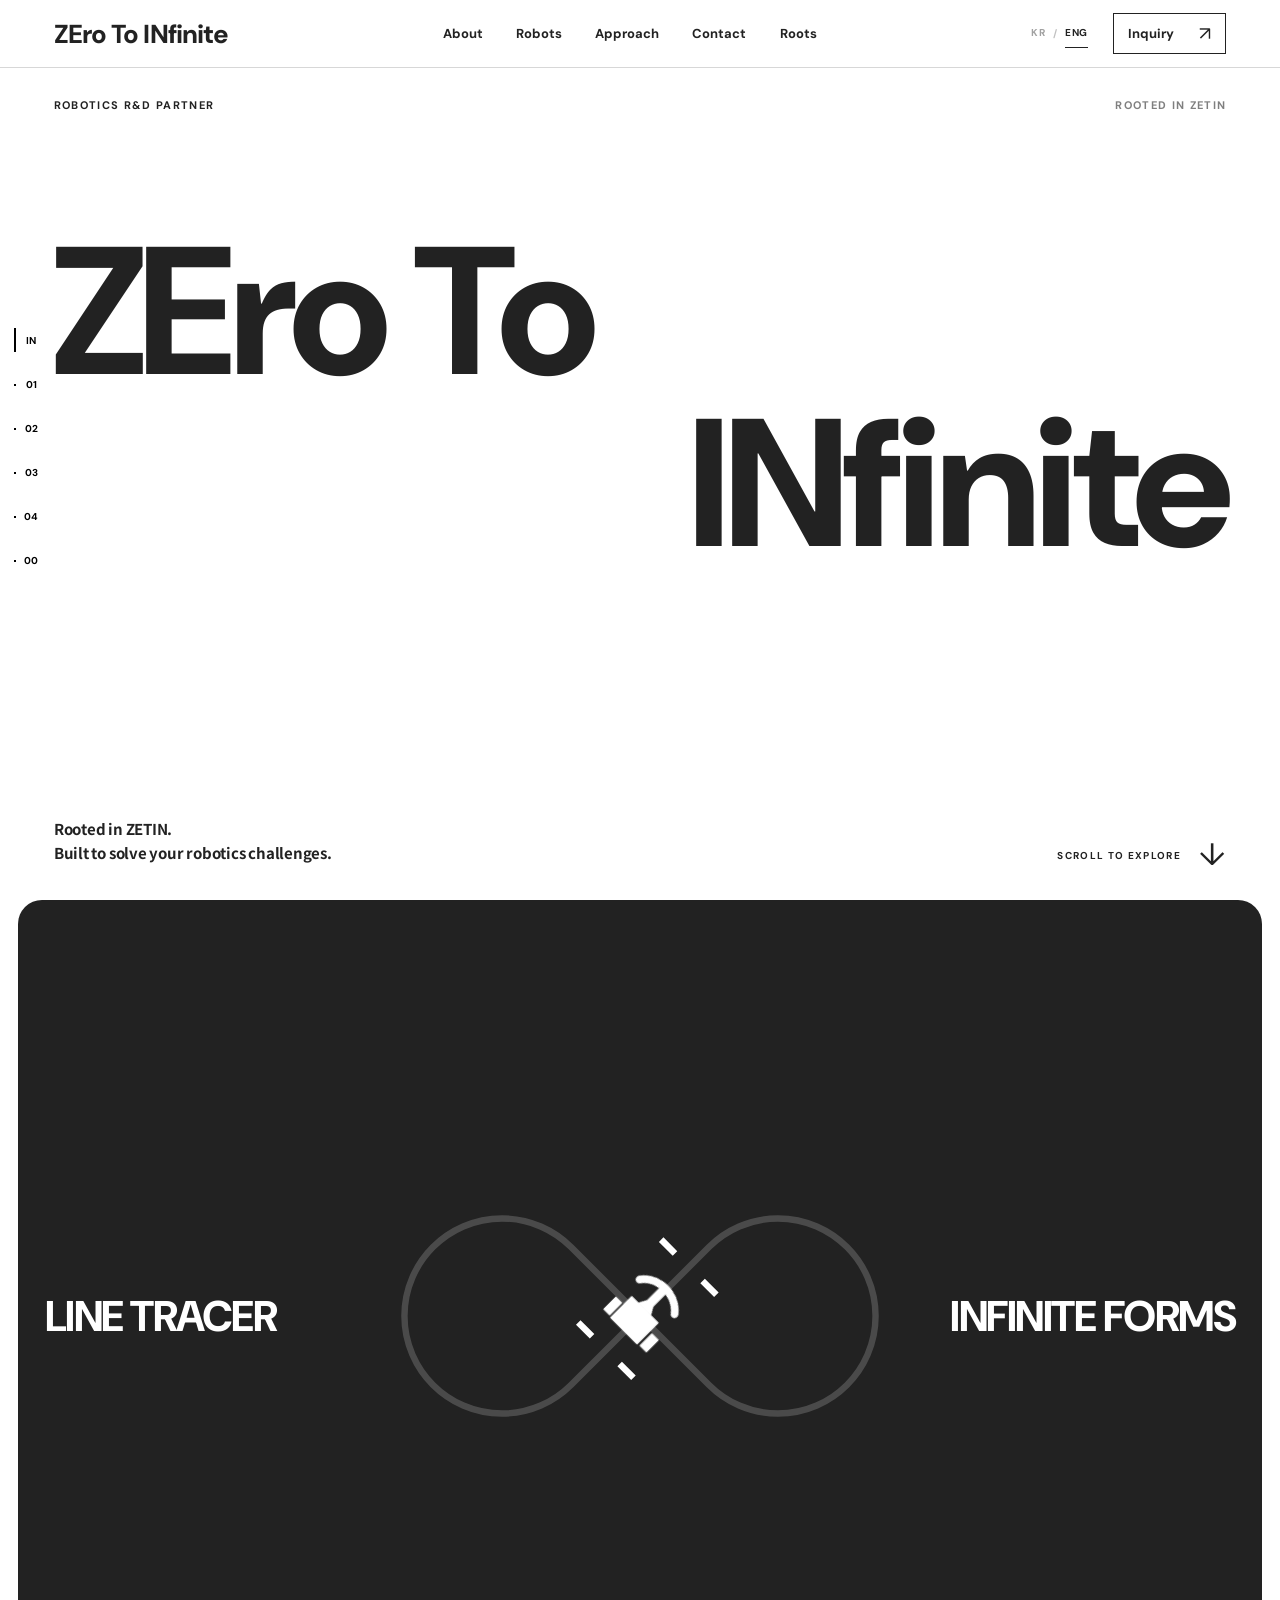
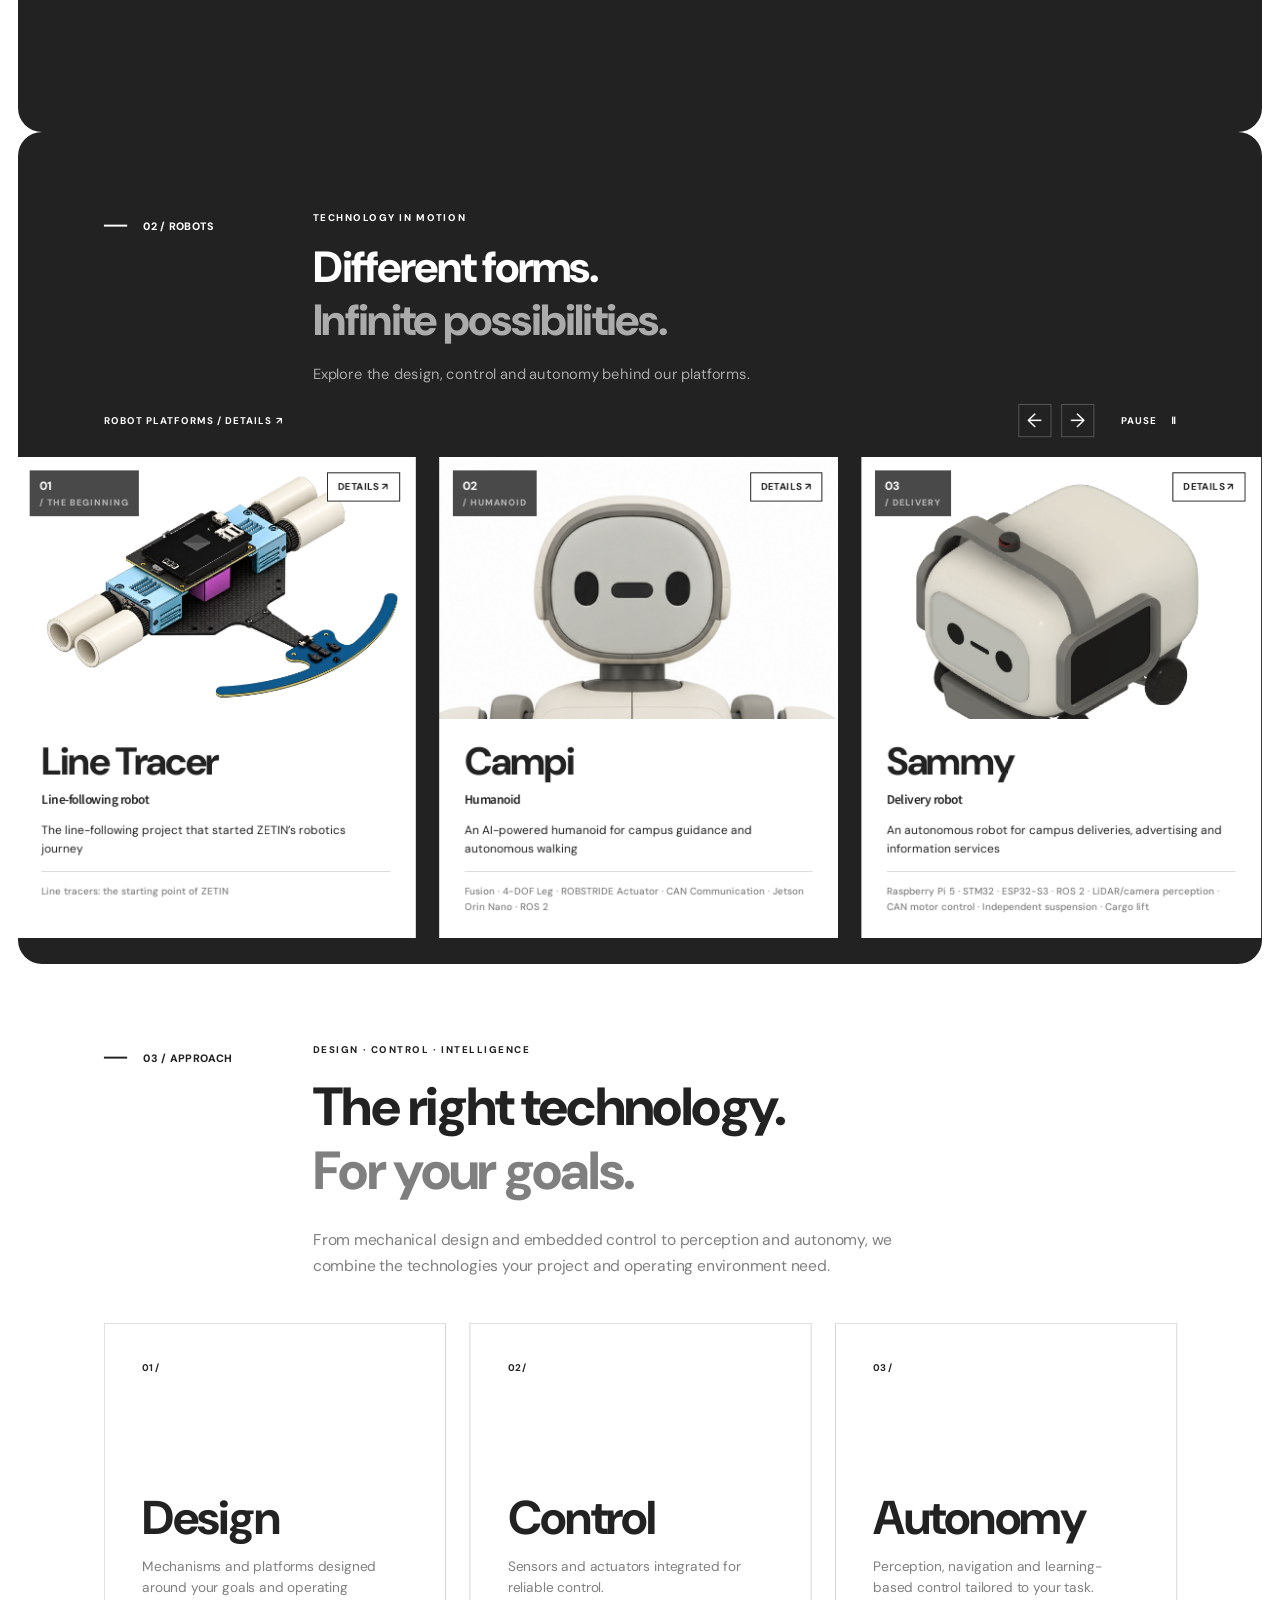
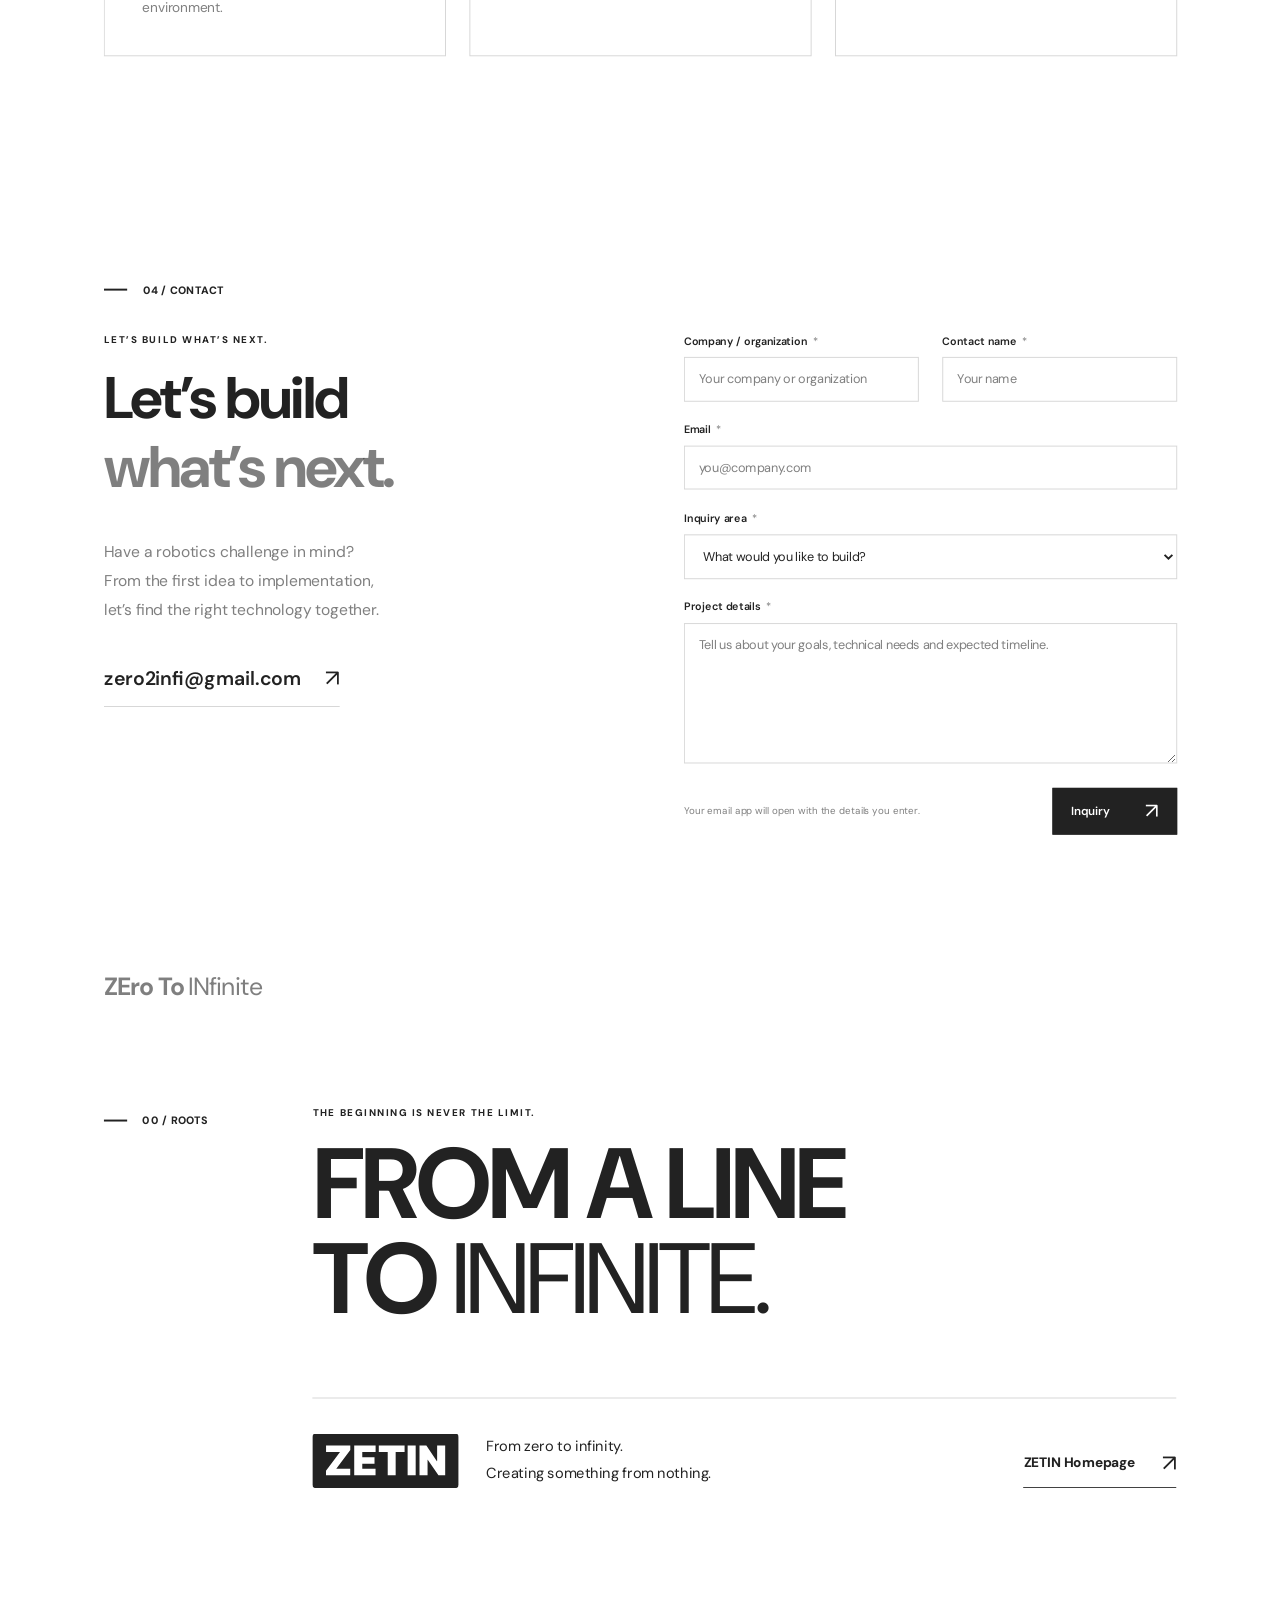
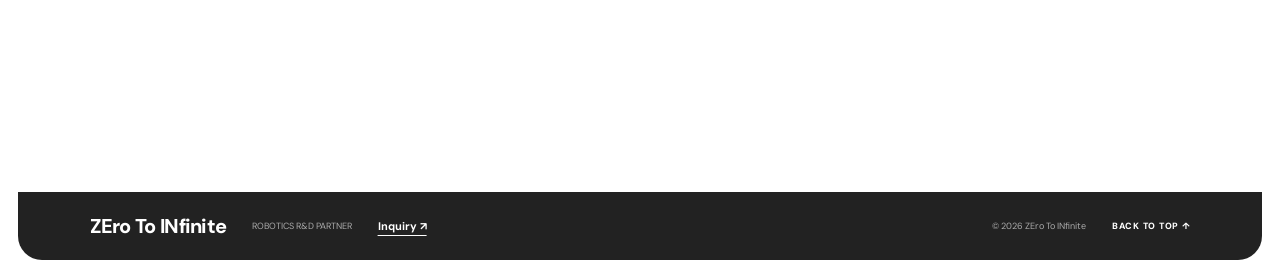
==== commit 29309f8f: "Remove English render caption and sync scrolling" ====
--- a/en/index.html
+++ b/en/index.html
@@ -10,7 +10,7 @@
   <link rel="preconnect" href="https://fonts.gstatic.com" crossorigin>
   <link href="https://fonts.googleapis.com/css2?family=DM+Sans:wght@400;500;600;700;800&family=Noto+Sans+KR:wght@400;500;600;700;800&display=swap" rel="stylesheet">
   <link rel="stylesheet" href="../styles.css?v=20261026-2">
-  <link rel="stylesheet" href="../page-motion.css?v=20261030-1">
+  <link rel="stylesheet" href="../page-motion.css?v=20261030-2">
   <link rel="alternate" hreflang="ko" href="https://zetin-coop.github.io/">
   <link rel="alternate" hreflang="en" href="https://zetin-coop.github.io/en/">
   <script src="../language.js?v=20261024-5" type="module"></script>
@@ -89,7 +89,6 @@
           <div class="robot-details"><div class="robot-name"><h3 id="ddung-title">DDUNGI <small>Disaster-response robot</small></h3><span>↗</span></div><p class="robot-description">A 6WD, 4WS disaster-response robot built for rough terrain</p><div class="robot-meta"><div><h4>TECHNOLOGY</h4><p>Rocker-bogie suspension · Ackermann 4WS · Jetson Orin Nano · ROS 2 · CAN · Sensor Fusion · Ball-lock Tool Changer · Tool-specific FSM control</p></div><div><h4>NEXT DIRECTION</h4><p>Improving rough-terrain stability and durability, developing perception-based autonomous navigation and obstacle avoidance, and expanding interchangeable tools for a range of disaster-response missions</p></div></div></div>
         </article>
       </div>
-      <p class="visual-note">* Robot images are design renders of each platform.</p>
     </div></section>
 
     <section class="approach section-pad" id="approach" aria-labelledby="approach-title"><div class="panel-content">
--- a/page-motion.css
+++ b/page-motion.css
@@ -219,11 +219,6 @@
 .viewport-deck #main>.club{border-top:0}
 .viewport-deck .section-overline,.viewport-deck .robots .section-overline,.viewport-deck .club-inner>div:nth-child(2)>p{font-size:10px;line-height:1.4;margin:0 0 clamp(9px,1.5svh,18px)}
 html.viewport-deck.is-section-traveling{scroll-behavior:auto!important;scroll-snap-type:none!important}
-/* Mouse/trackpad input remains continuous instead of snapping to a whole scene. */
-@media(hover:hover) and (pointer:fine){
-  html.viewport-deck{scroll-snap-type:none;scroll-behavior:auto}
-  .viewport-deck #main>section{scroll-snap-stop:normal}
-}
 @media(max-width:760px){
   .viewport-deck .section-label,.viewport-deck .robots .section-label{margin-bottom:12px}
   .viewport-deck .section-overline,.viewport-deck .robots .section-overline,.viewport-deck .club-inner>div:nth-child(2)>p{font-size:9px;margin-bottom:8px}
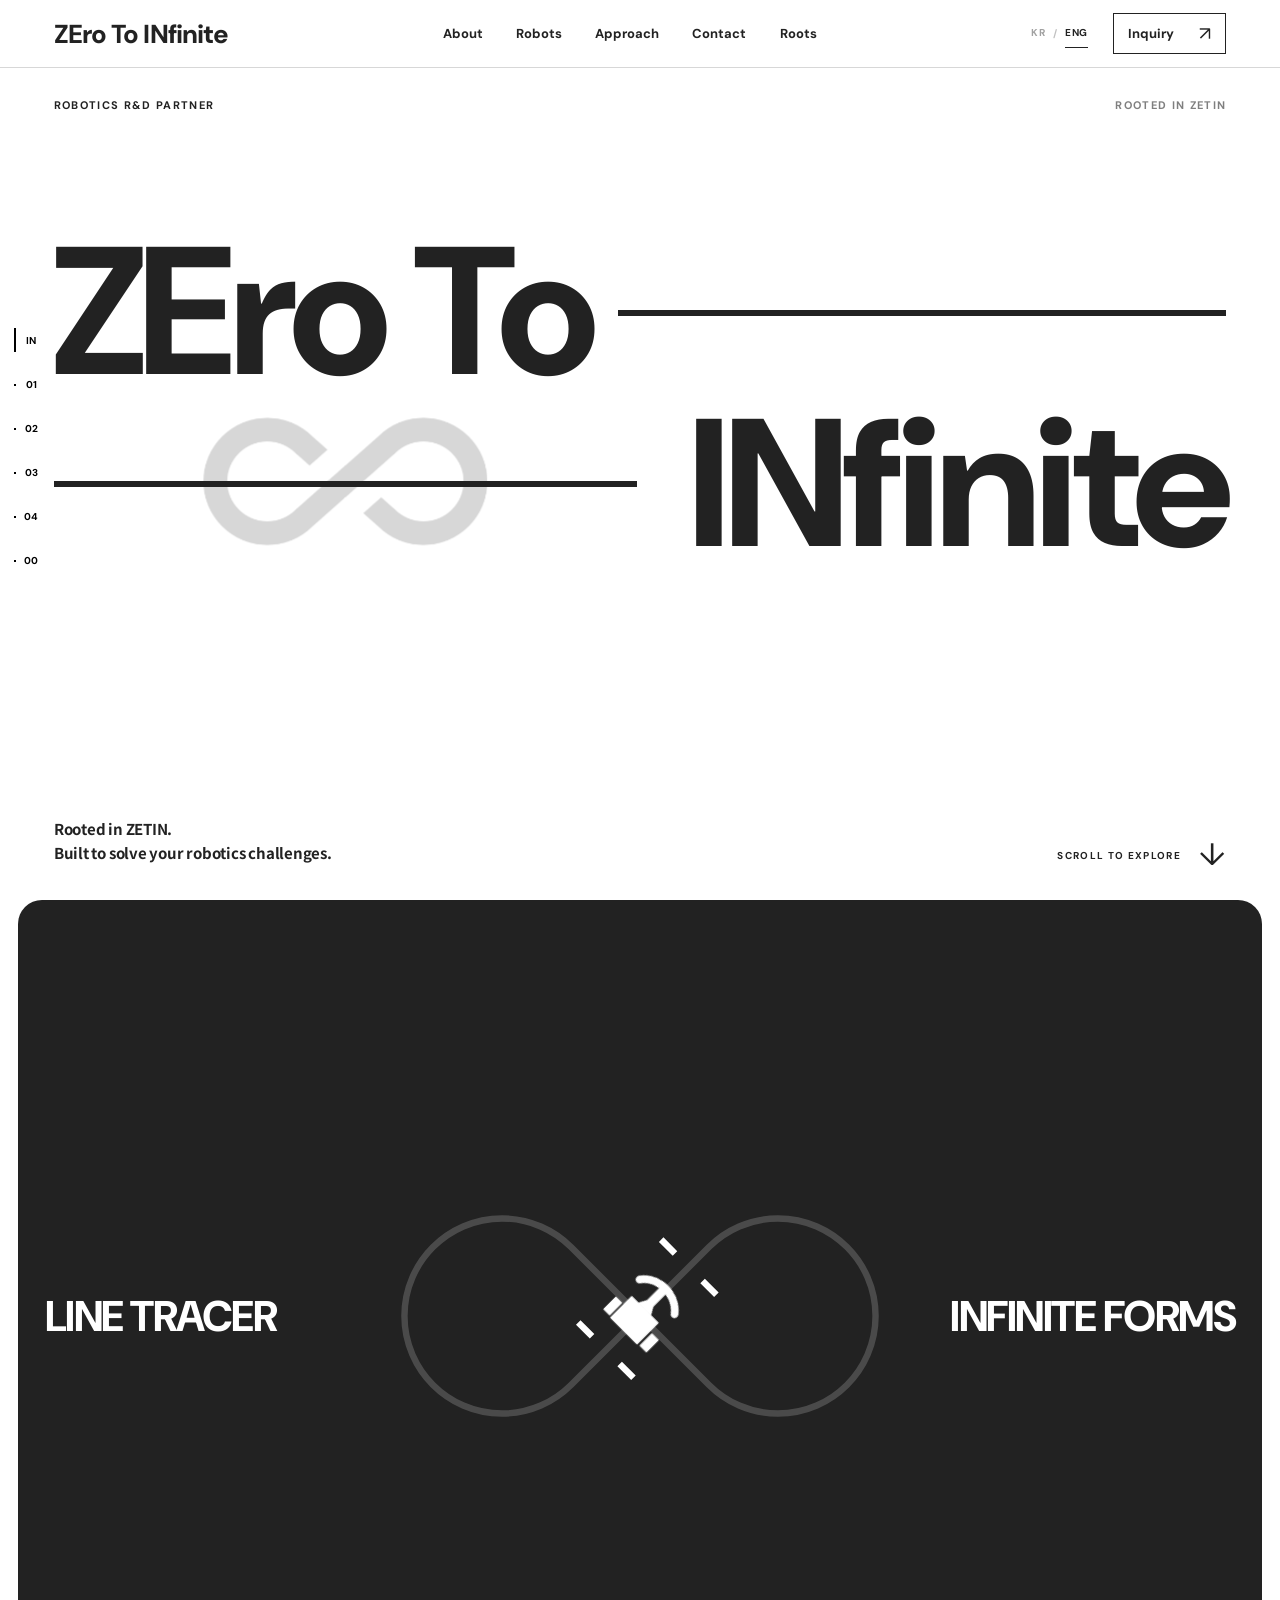
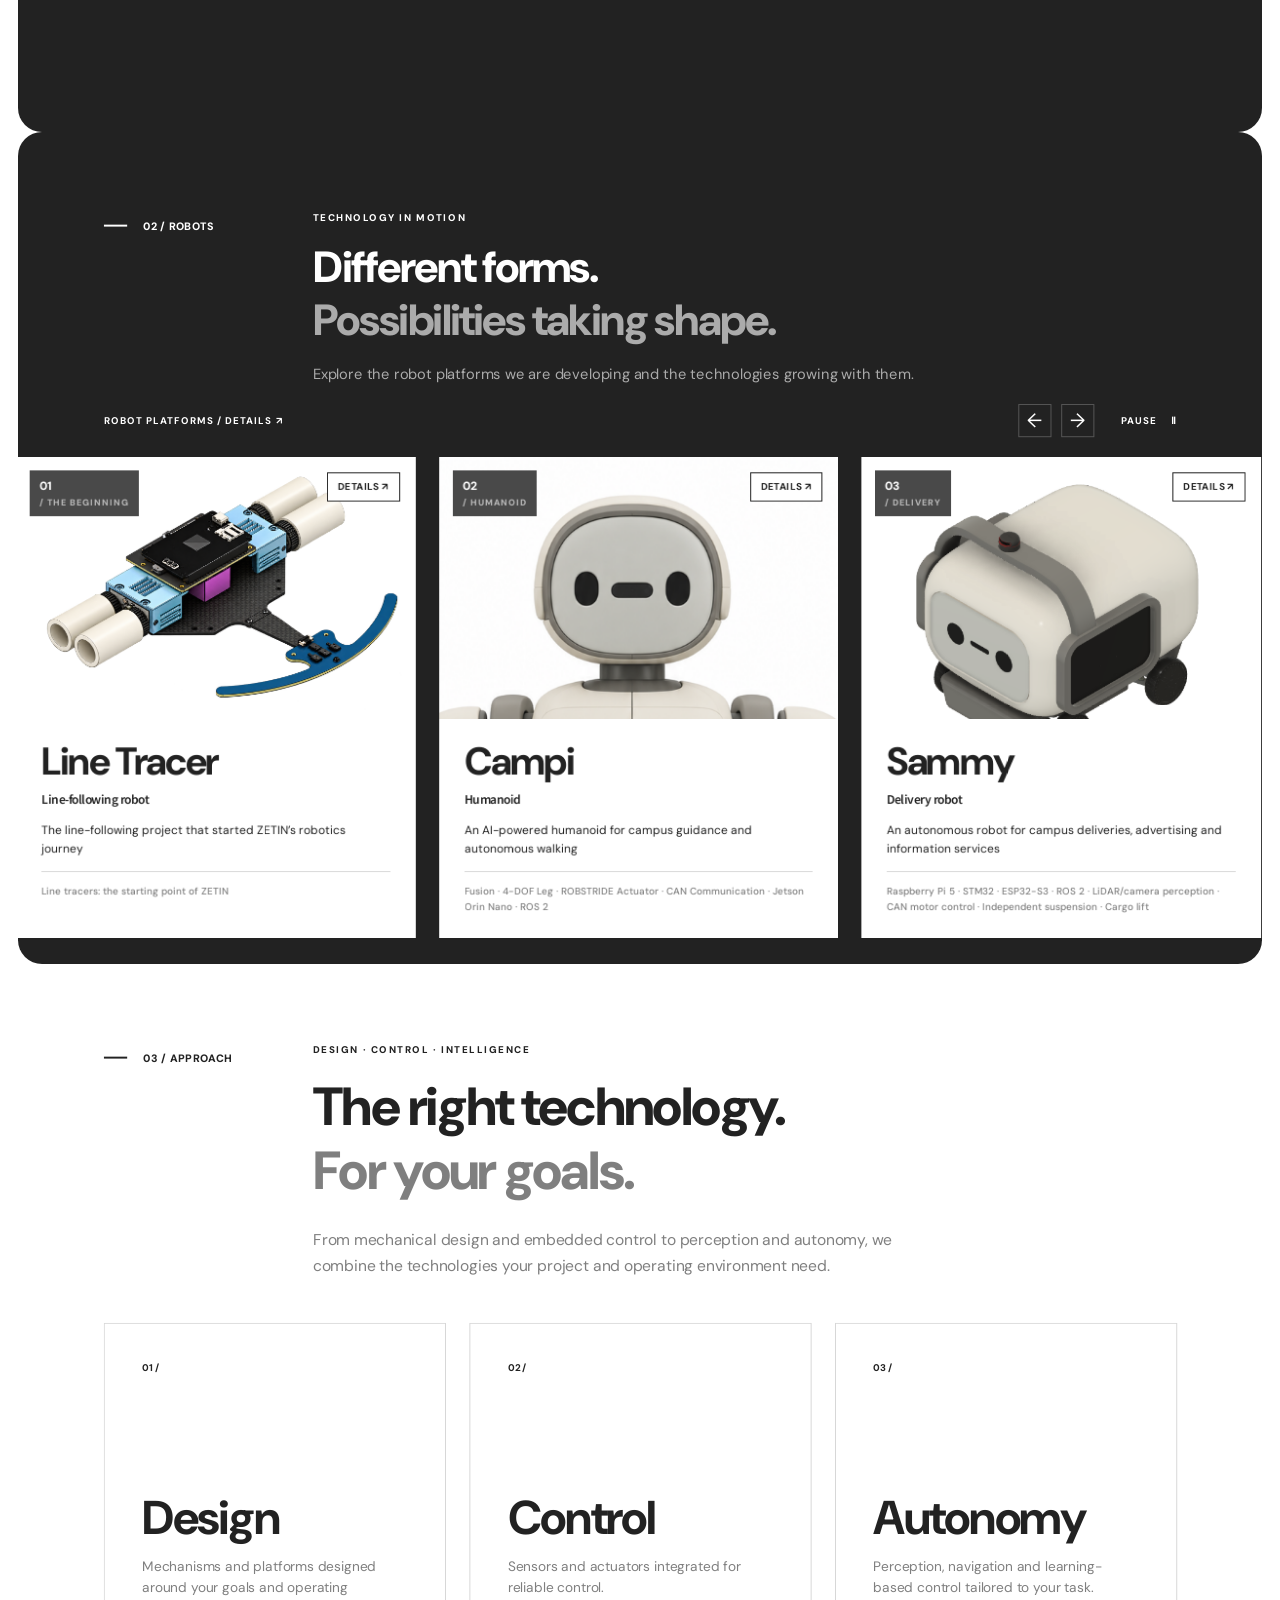
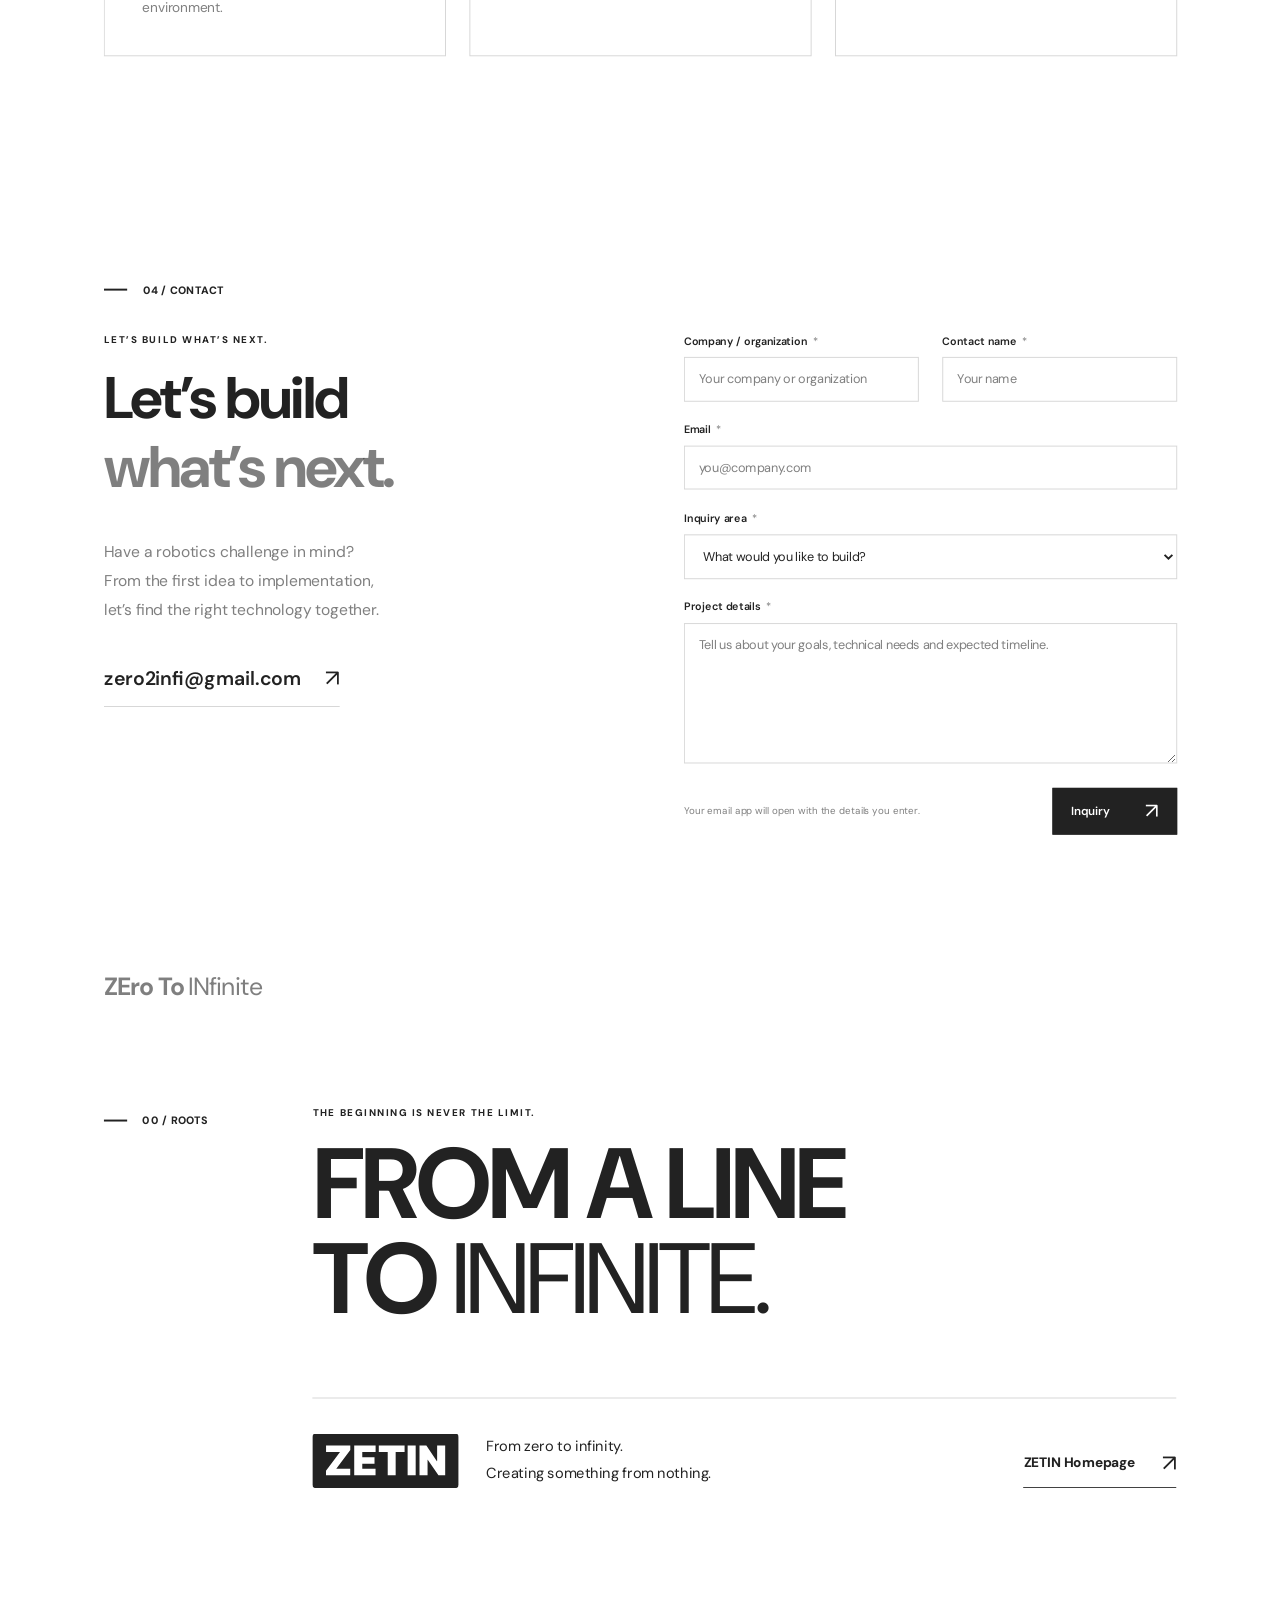
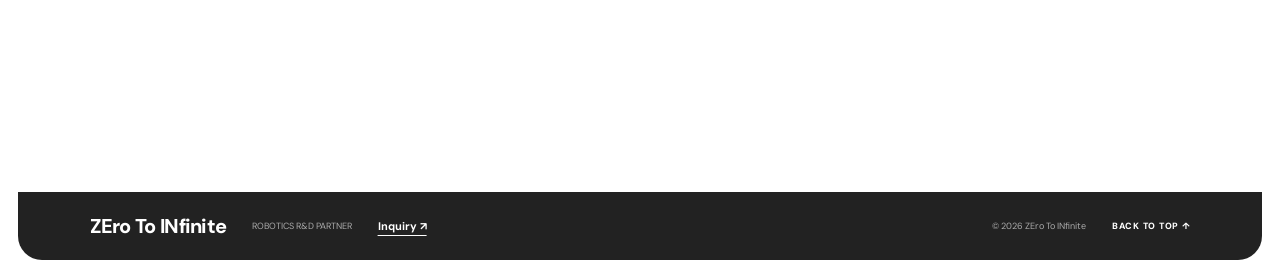
==== commit 2ab5adf5: "Describe ongoing robot development in English" ====
--- a/en/index.html
+++ b/en/index.html
@@ -55,7 +55,7 @@
     </div></section>
 
     <section class="robots section-pad" id="robots" aria-labelledby="robots-title"><div class="panel-content">
-      <div class="section-grid robots-intro"><div class="section-label"><span class="marker"></span> 02 / ROBOTS</div><div class="section-content"><p class="section-overline">TECHNOLOGY IN MOTION</p><h2 id="robots-title">Different forms.<br class="desktop-break"> <span>Infinite possibilities.</span></h2><p class="robots-lead">Explore the design, control and autonomy behind our platforms.</p></div></div>
+      <div class="section-grid robots-intro"><div class="section-label"><span class="marker"></span> 02 / ROBOTS</div><div class="section-content"><p class="section-overline">TECHNOLOGY IN MOTION</p><h2 id="robots-title">Different forms.<br class="desktop-break"> <span>Possibilities taking shape.</span></h2><p class="robots-lead">Explore the robot platforms we are developing and the technologies growing with them.</p></div></div>
       <div class="marquee-toolbar"><span>ROBOT PLATFORMS</span><button type="button" class="marquee-toggle" aria-controls="robot-list" aria-label="Pause robot marquee"><span data-marquee-label>PAUSE</span><span data-marquee-icon aria-hidden="true">Ⅱ</span></button></div>
       <div class="robot-list robot-marquee" id="robot-list" role="region" aria-label="Robot projects, continuously moving gallery">
         <article class="robot-row origin-project" aria-labelledby="line-tracer-title">
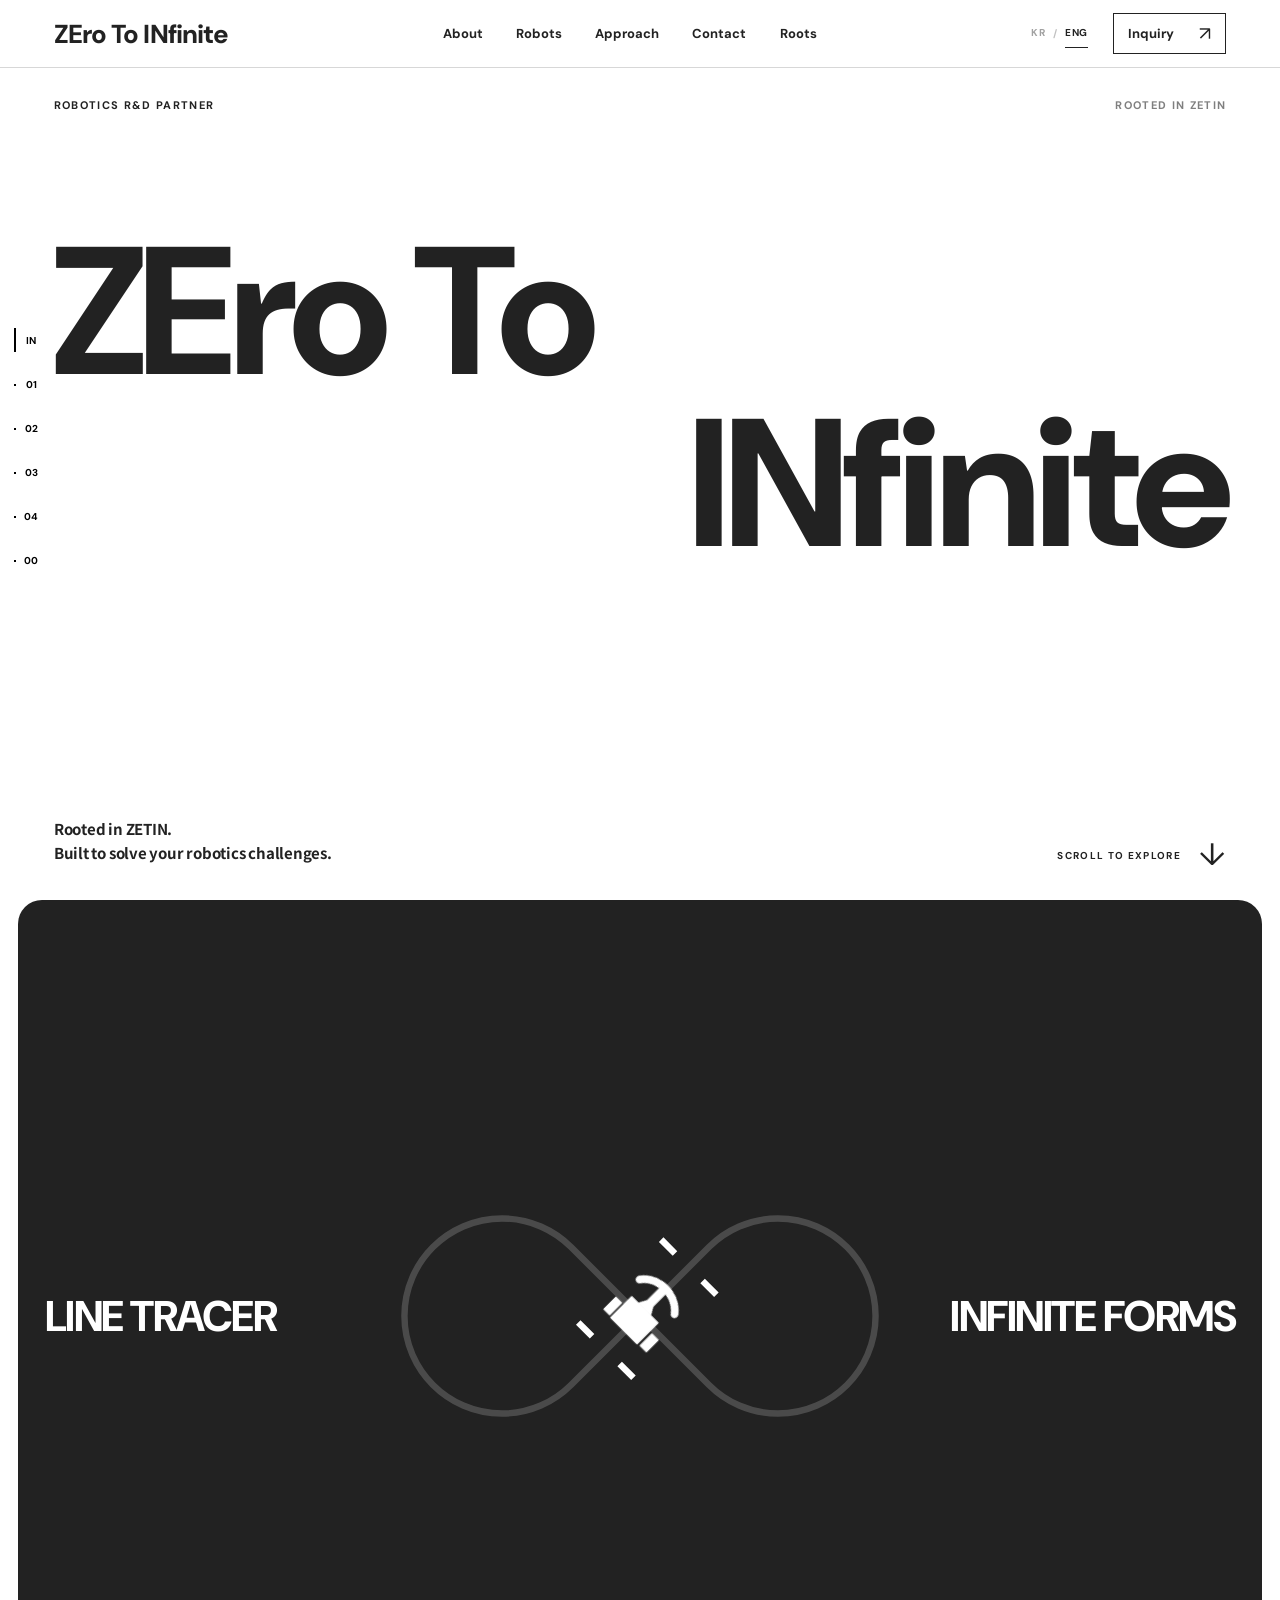
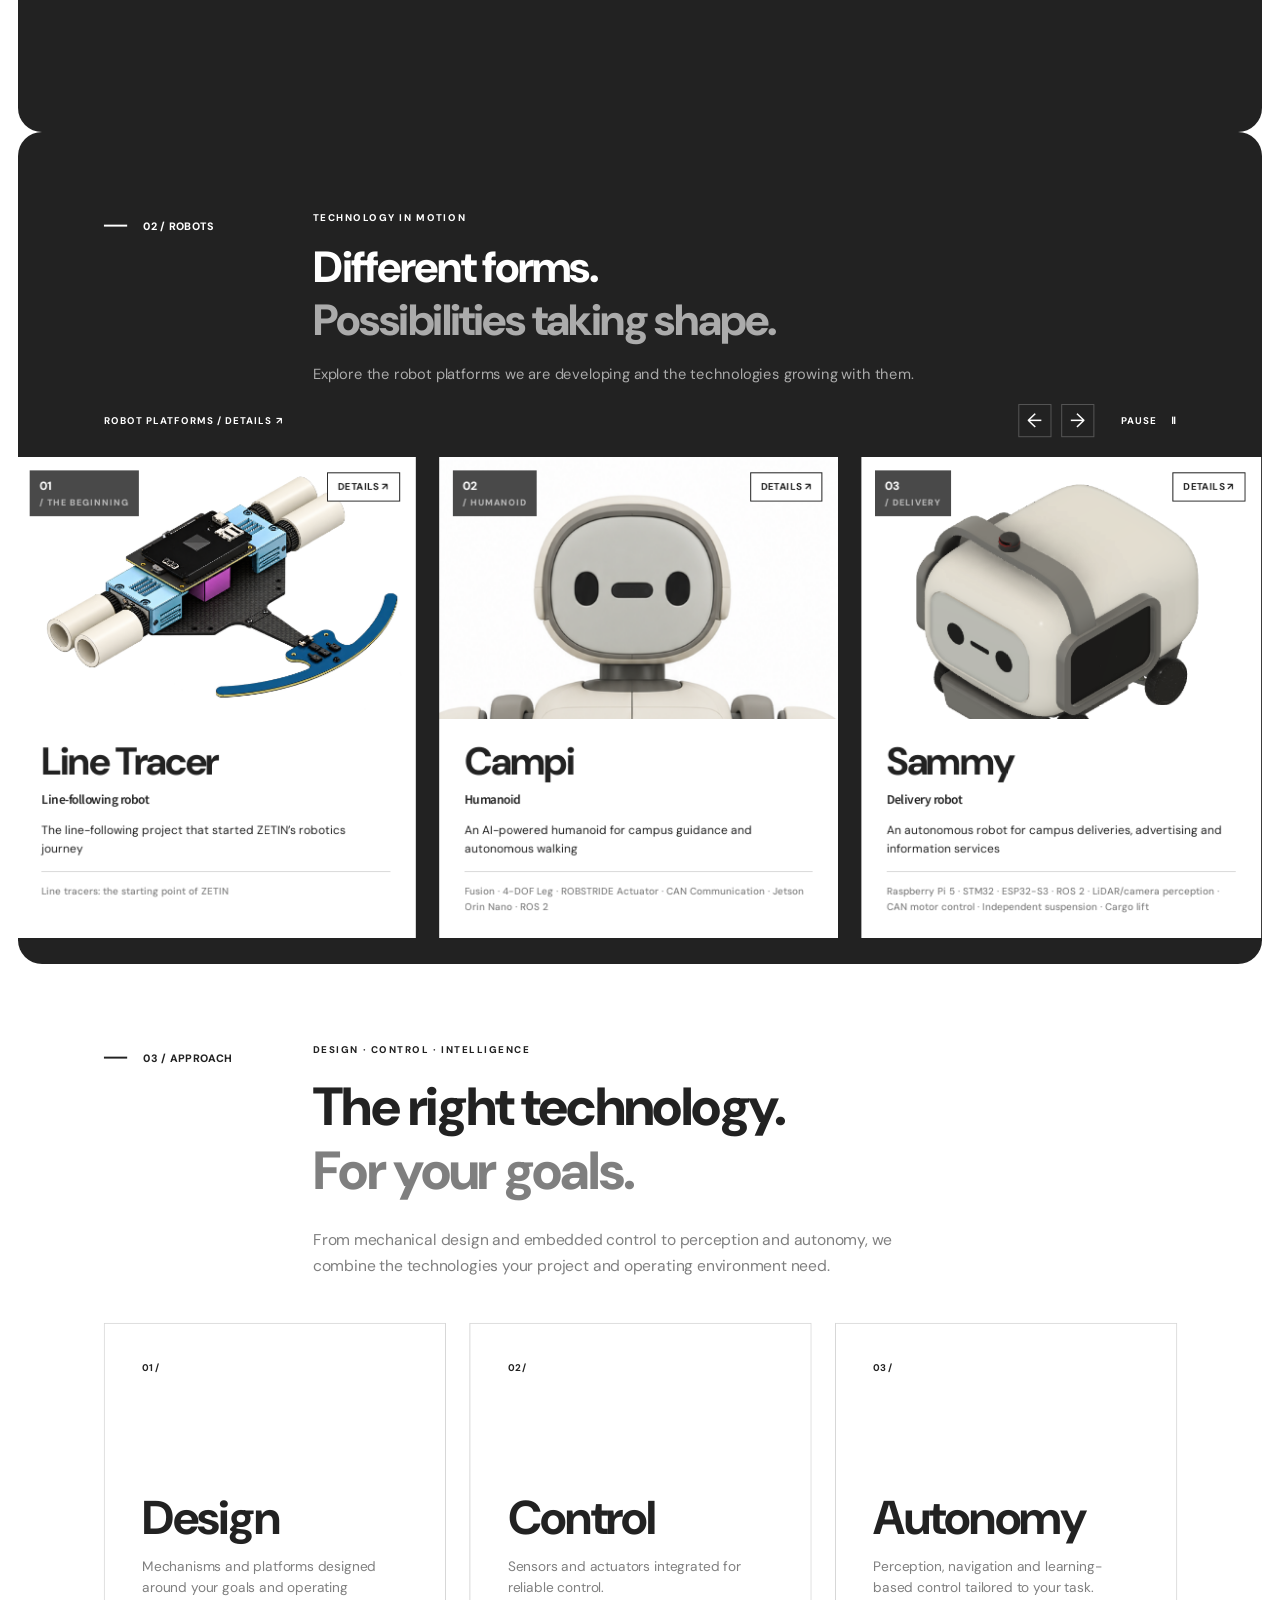
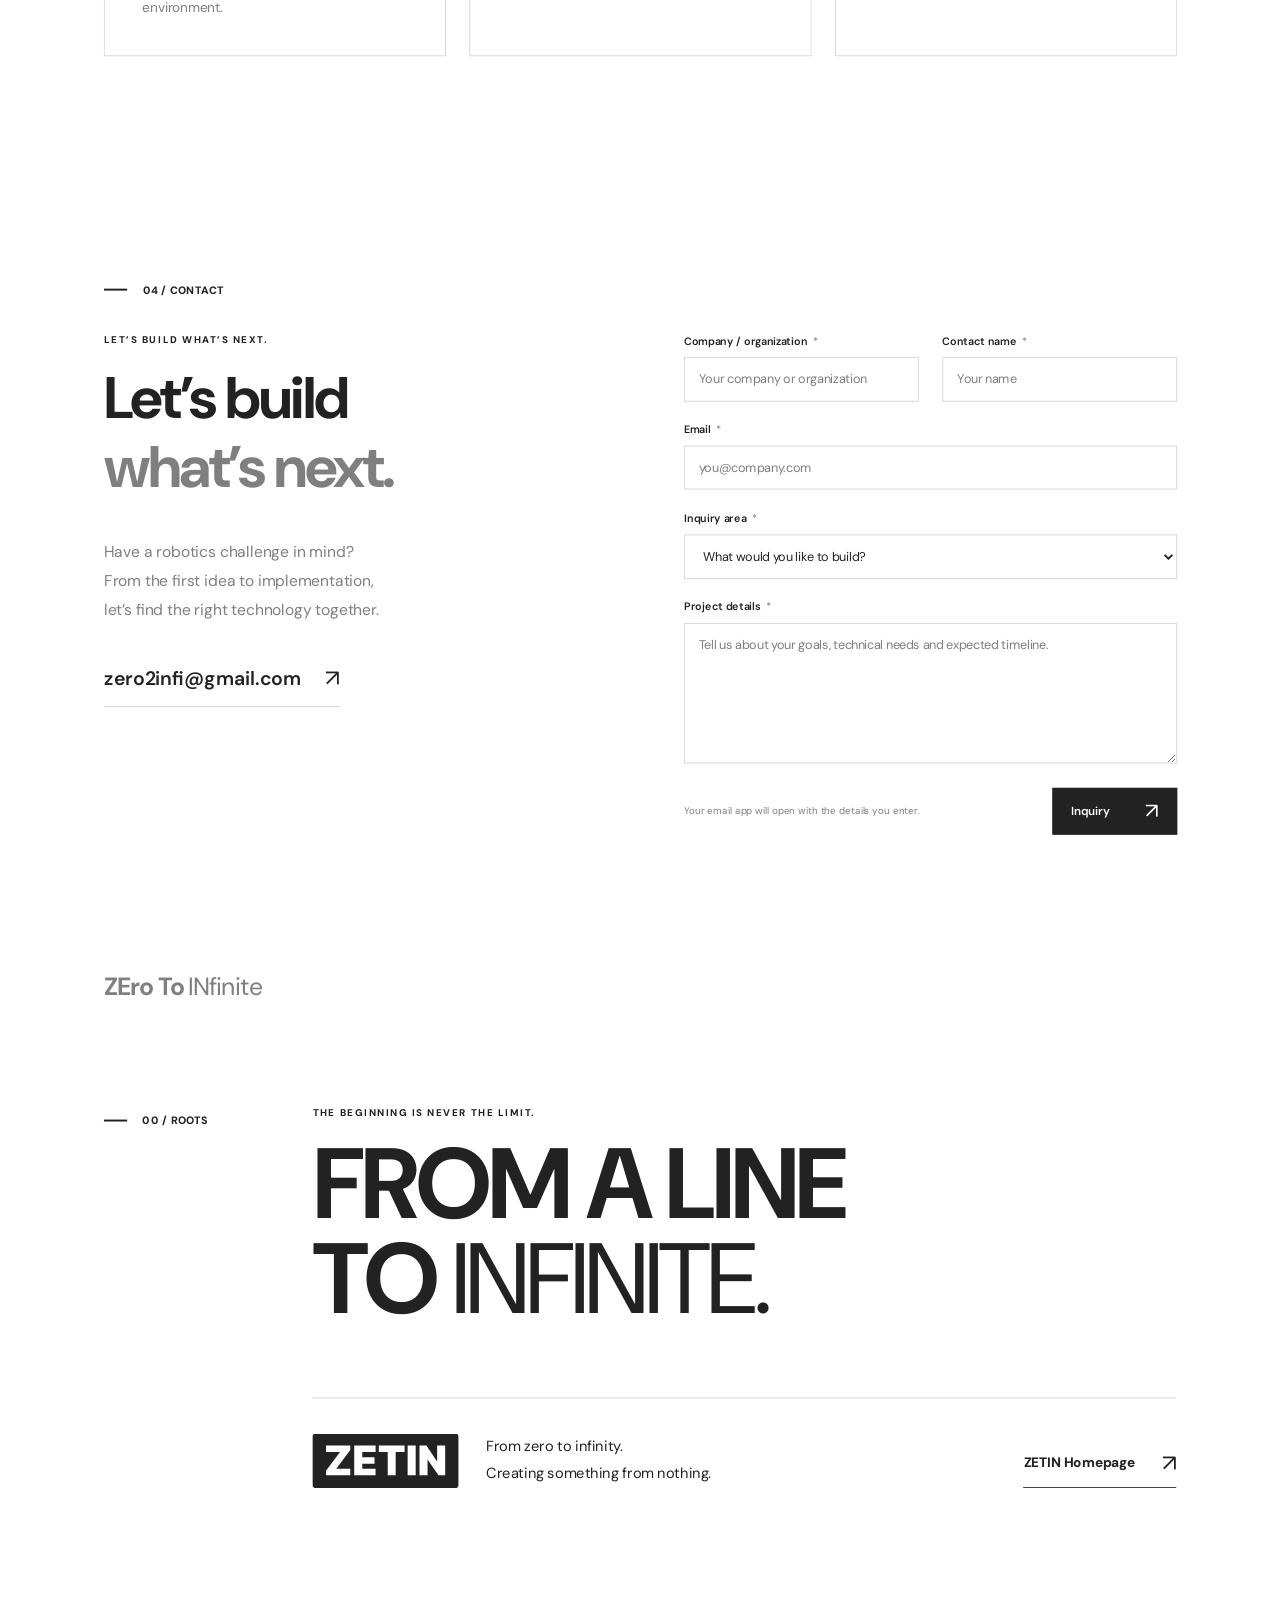
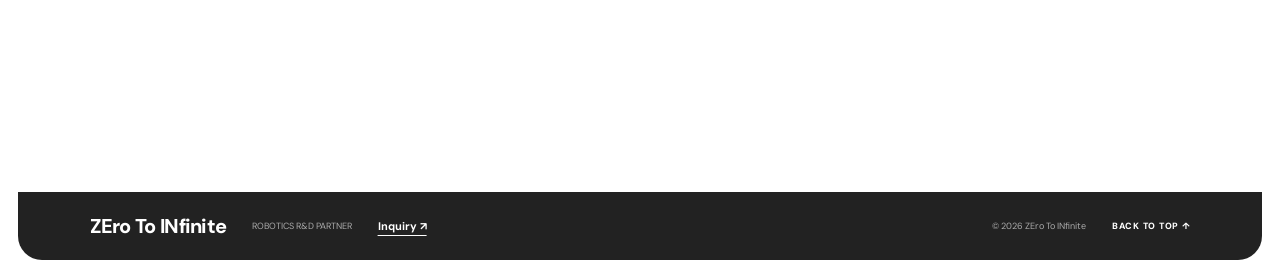
==== commit 4f7e851f: "Sync English Buzzer housing image" ====
--- a/en/index.html
+++ b/en/index.html
@@ -10,7 +10,7 @@
   <link rel="preconnect" href="https://fonts.gstatic.com" crossorigin>
   <link href="https://fonts.googleapis.com/css2?family=DM+Sans:wght@400;500;600;700;800&family=Noto+Sans+KR:wght@400;500;600;700;800&display=swap" rel="stylesheet">
   <link rel="stylesheet" href="../styles.css?v=20261026-2">
-  <link rel="stylesheet" href="../page-motion.css?v=20261030-2">
+  <link rel="stylesheet" href="../page-motion.css?v=20261101-1">
   <link rel="alternate" hreflang="ko" href="https://zetin-coop.github.io/">
   <link rel="alternate" hreflang="en" href="https://zetin-coop.github.io/en/">
   <script src="../language.js?v=20261024-5" type="module"></script>
@@ -80,7 +80,7 @@
         </article>
         <article class="robot-row" aria-labelledby="buzzer-title">
           <div class="robot-number">05 <span>/ QUADCOPTER</span></div>
-          <div class="robot-visual robot-render"><svg class="robot-render-crop robot-portrait robot-portrait-buzzer" viewBox="0 0 1086 724" data-detail-window="0 0 1086 724" preserveAspectRatio="xMidYMid meet" role="img" aria-label="Left-hand design view of the Buzzer quadcopter"><svg class="robot-render-window" width="1086" height="724" viewBox="0 0 1086 724" overflow="hidden"><image href="../assets/projects/buzzer-render.png" width="2172" height="724"/></svg></svg></div>
+          <div class="robot-visual robot-render"><svg class="robot-render-crop robot-portrait robot-portrait-buzzer" viewBox="0 0 1536 1024" data-detail-window="0 0 1536 1024" preserveAspectRatio="xMidYMid meet" role="img" aria-label="Buzzer quadcopter rendered from the Drone Housing design"><svg class="robot-render-window" width="1536" height="1024" viewBox="0 0 1536 1024" overflow="hidden"><image href="../assets/projects/buzzer-housing-render.png" width="1536" height="1024"/></svg></svg></div>
           <div class="robot-details"><div class="robot-name"><h3 id="buzzer-title">Buzzer <small>Quadcopter</small></h3><span>↗</span></div><p class="robot-description">A multipurpose quadcopter platform</p><div class="robot-meta"><div><h4>TECHNOLOGY</h4><p>ESP32-S3 · Cascade PID · Sensor Fusion (Dual IMU + Magnetometer) · WiFi UDP Python Teleop</p></div><div><h4>NEXT DIRECTION</h4><p>Exploring applications in imaging, logistics and coordinated multi-drone flight</p></div></div></div>
         </article>
         <article class="robot-row" aria-labelledby="ddung-title">
--- a/page-motion.css
+++ b/page-motion.css
@@ -634,7 +634,8 @@
 .viewport-deck .robot-marquee .robot-visual .robot-render-crop.robot-portrait{inset:auto;left:50%;top:0;width:auto;height:var(--portrait-height);aspect-ratio:var(--portrait-ratio);transform:translateX(-50%)}
 .robot-portrait-campi{--portrait-height:460%;--portrait-ratio:916 / 1716}
 .robot-portrait-sammy{--portrait-height:135%;--portrait-ratio:580 / 600}
-.robot-portrait-buzzer{--portrait-height:165%;--portrait-ratio:1086 / 724}
+.robot-portrait-buzzer{--portrait-height:165%;--portrait-ratio:1536 / 1024}
+.viewport-deck .robot-marquee .robot-visual .robot-render-crop.robot-portrait-buzzer{top:-18%}
 .robot-portrait-ddungi{--portrait-height:180%;--portrait-ratio:1114 / 942}
 .viewport-deck .robot-marquee .robot-visual .robot-render-crop.robot-portrait-hound{width:150%;height:auto;aspect-ratio:1792 / 877;top:100%;transform:translate(-50%,-40%)}
 
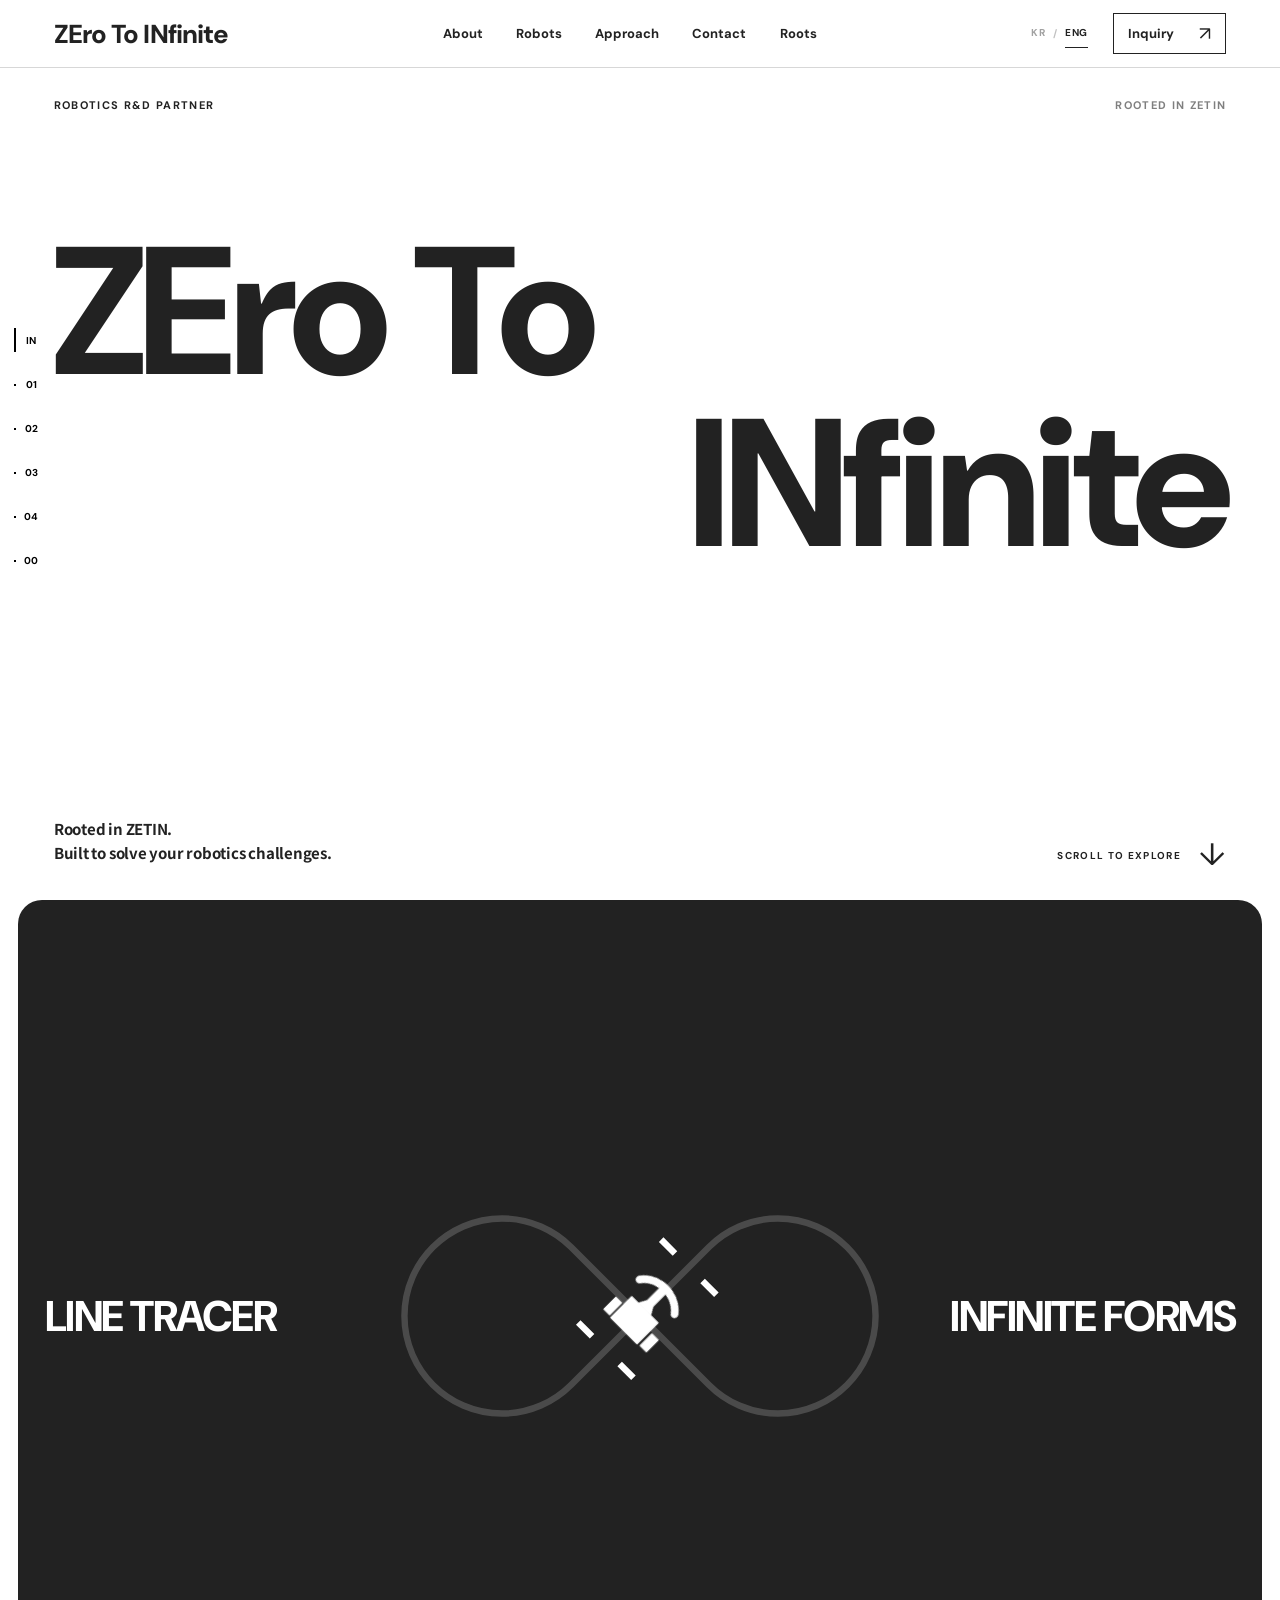
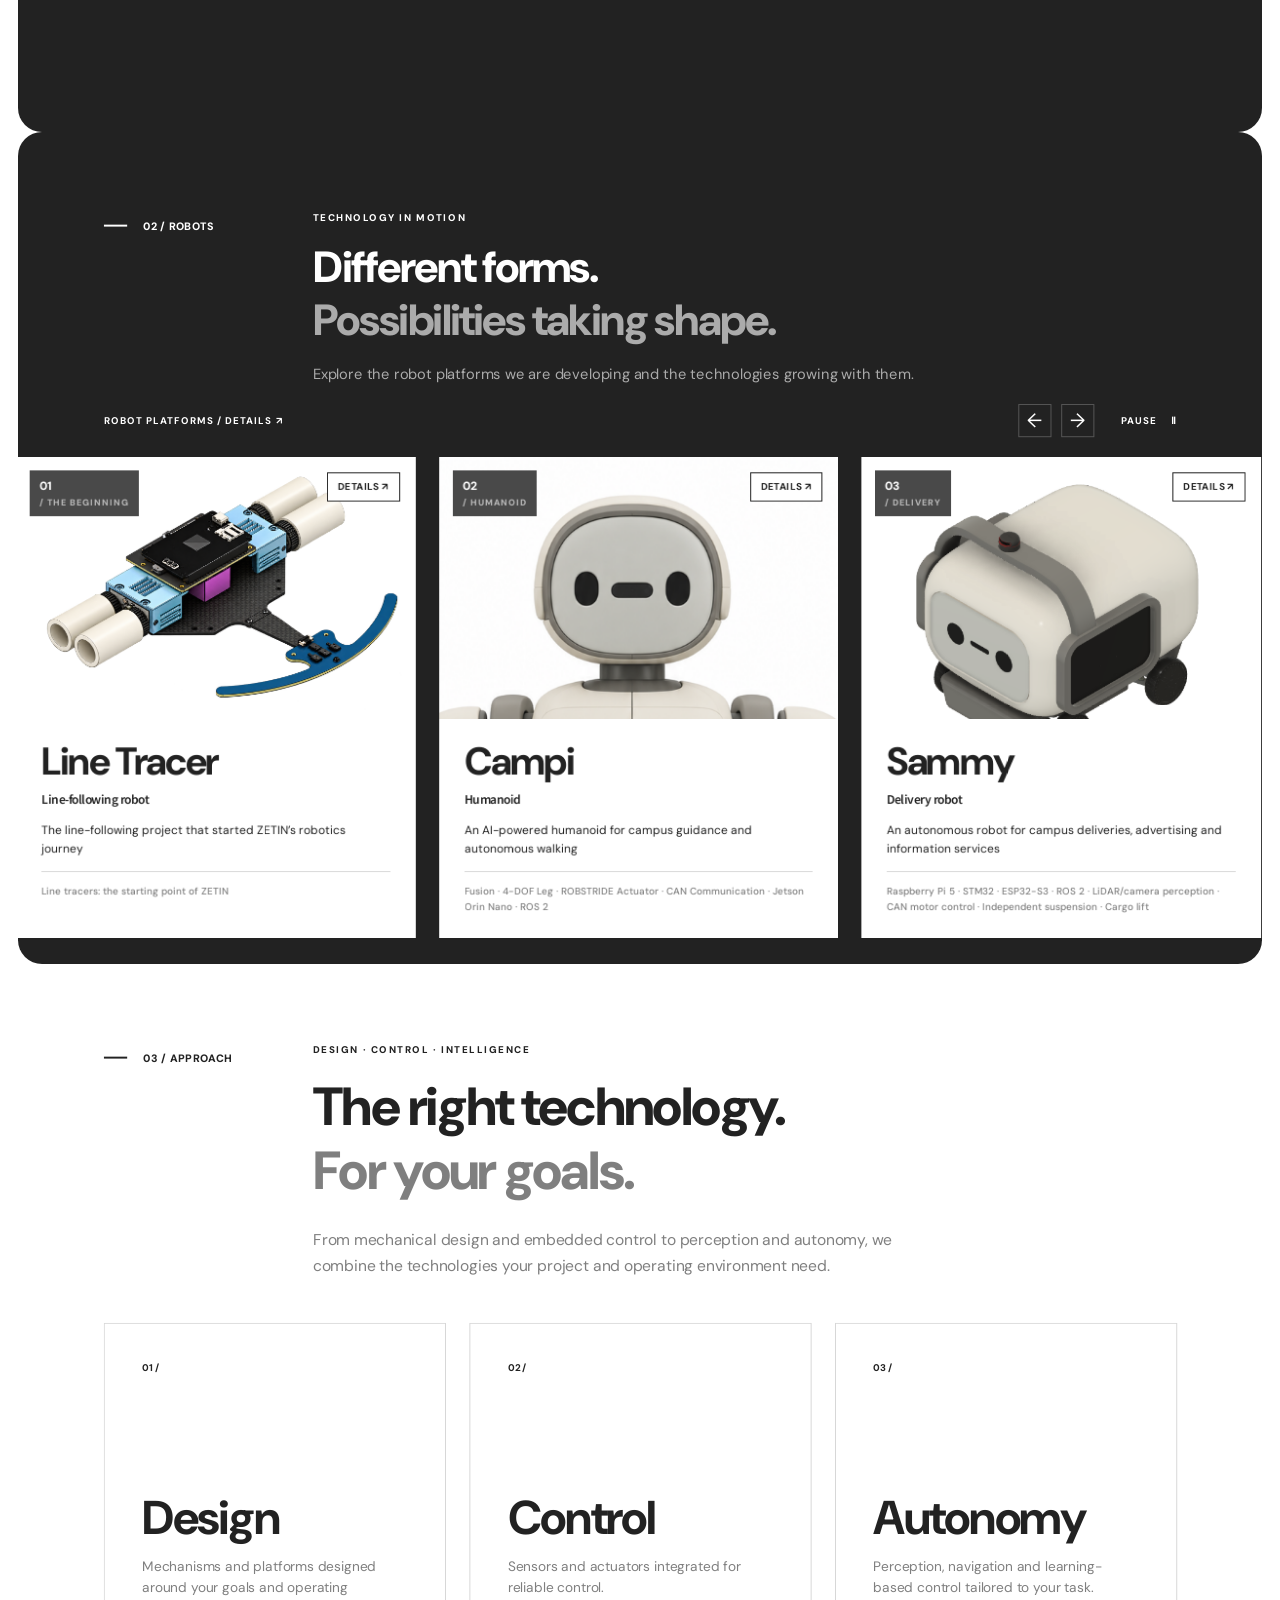
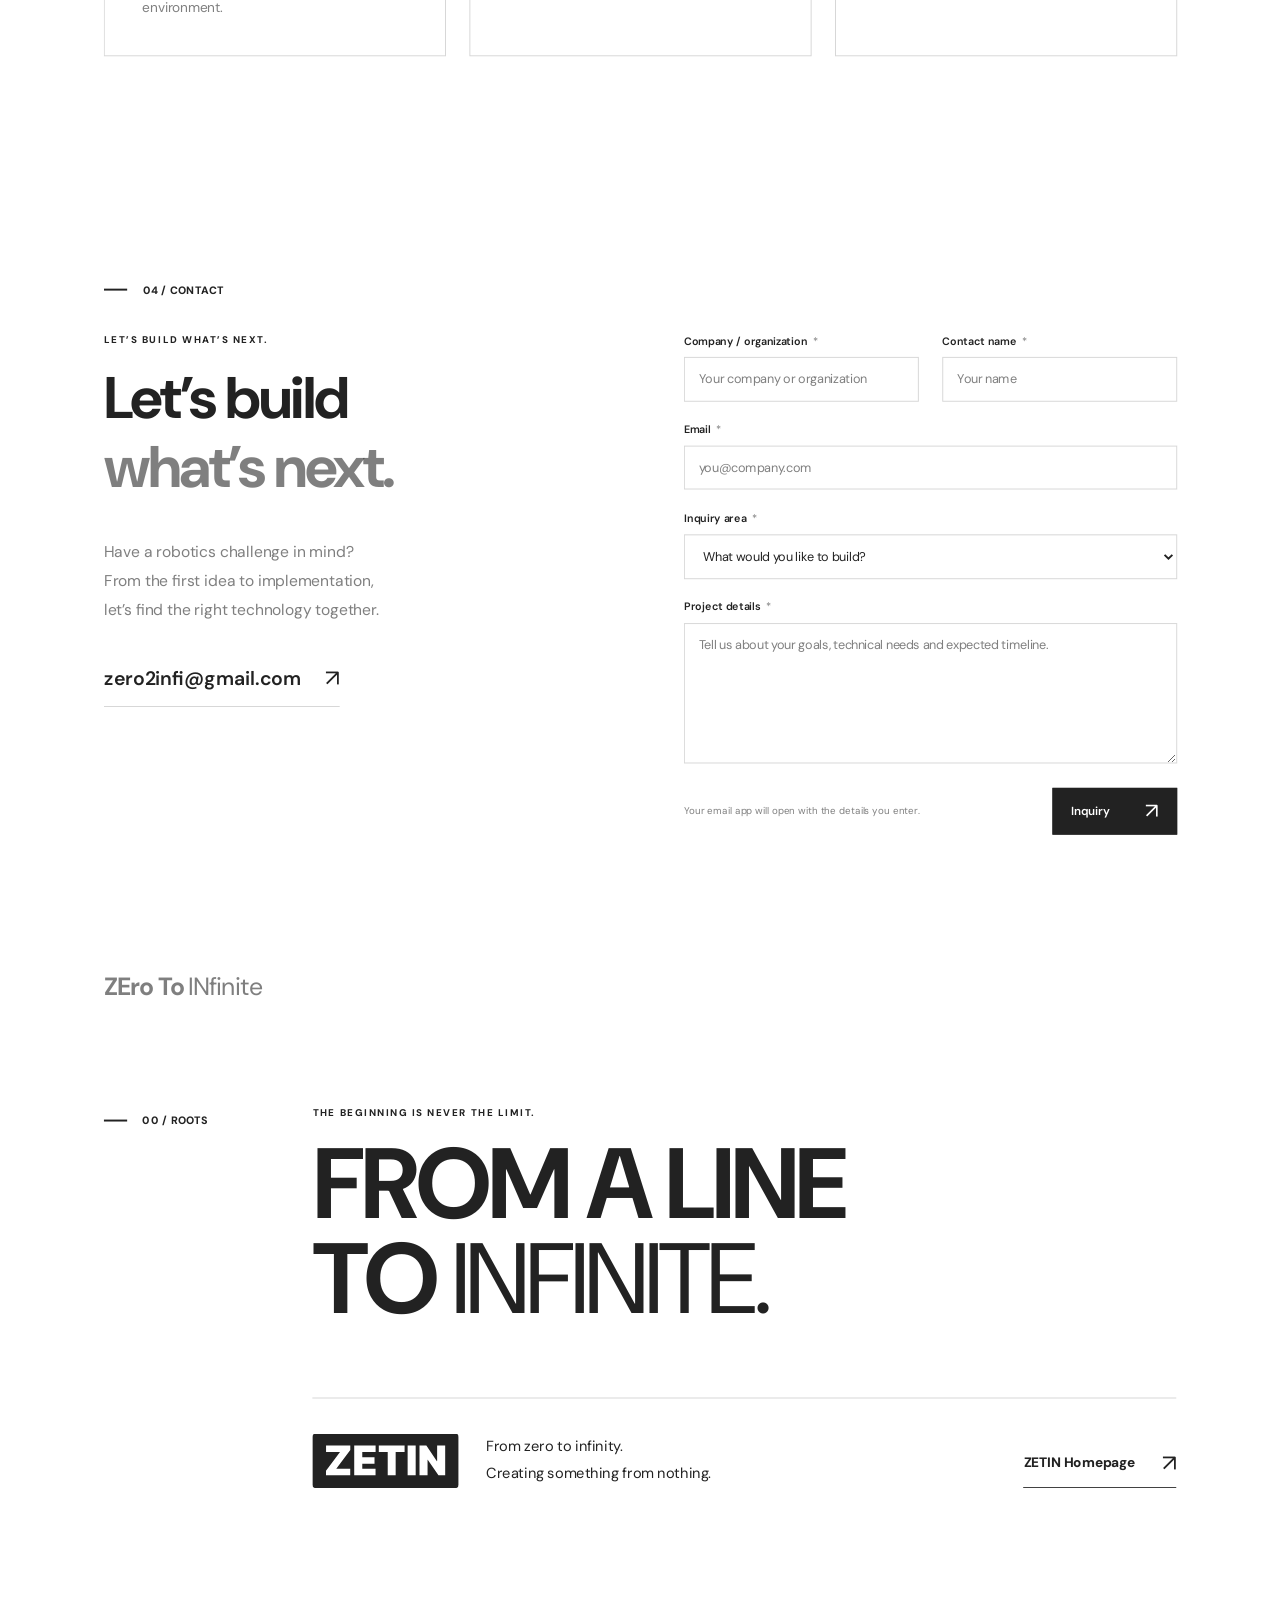
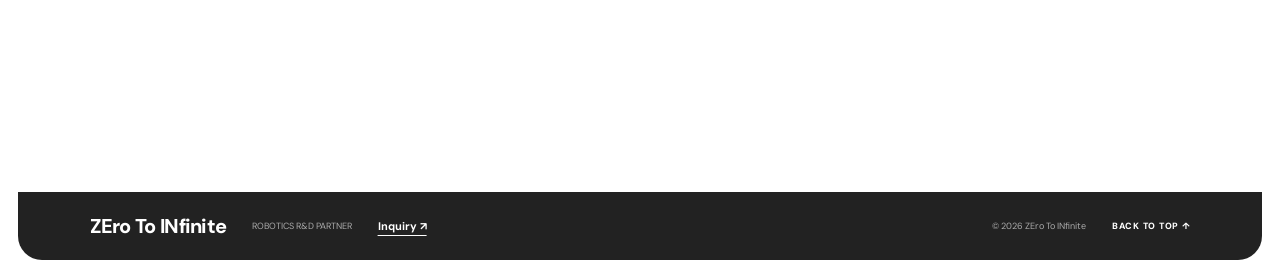
==== commit 15b938fb: "Refresh ivory drone image cache in English page" ====
--- a/en/index.html
+++ b/en/index.html
@@ -80,7 +80,7 @@
         </article>
         <article class="robot-row" aria-labelledby="buzzer-title">
           <div class="robot-number">05 <span>/ QUADCOPTER</span></div>
-          <div class="robot-visual robot-render"><svg class="robot-render-crop robot-portrait robot-portrait-buzzer" viewBox="0 0 1536 1024" data-detail-window="0 0 1536 1024" preserveAspectRatio="xMidYMid meet" role="img" aria-label="Buzzer quadcopter rendered from the Drone Housing design"><svg class="robot-render-window" width="1536" height="1024" viewBox="0 0 1536 1024" overflow="hidden"><image href="../assets/projects/buzzer-housing-render.png" width="1536" height="1024"/></svg></svg></div>
+          <div class="robot-visual robot-render"><svg class="robot-render-crop robot-portrait robot-portrait-buzzer" viewBox="0 0 1536 1024" data-detail-window="0 0 1536 1024" preserveAspectRatio="xMidYMid meet" role="img" aria-label="Buzzer quadcopter rendered from the Drone Housing design"><svg class="robot-render-window" width="1536" height="1024" viewBox="0 0 1536 1024" overflow="hidden"><image href="../assets/projects/buzzer-housing-render.png?v=20261101-2" width="1536" height="1024"/></svg></svg></div>
           <div class="robot-details"><div class="robot-name"><h3 id="buzzer-title">Buzzer <small>Quadcopter</small></h3><span>↗</span></div><p class="robot-description">A multipurpose quadcopter platform</p><div class="robot-meta"><div><h4>TECHNOLOGY</h4><p>ESP32-S3 · Cascade PID · Sensor Fusion (Dual IMU + Magnetometer) · WiFi UDP Python Teleop</p></div><div><h4>NEXT DIRECTION</h4><p>Exploring applications in imaging, logistics and coordinated multi-drone flight</p></div></div></div>
         </article>
         <article class="robot-row" aria-labelledby="ddung-title">
